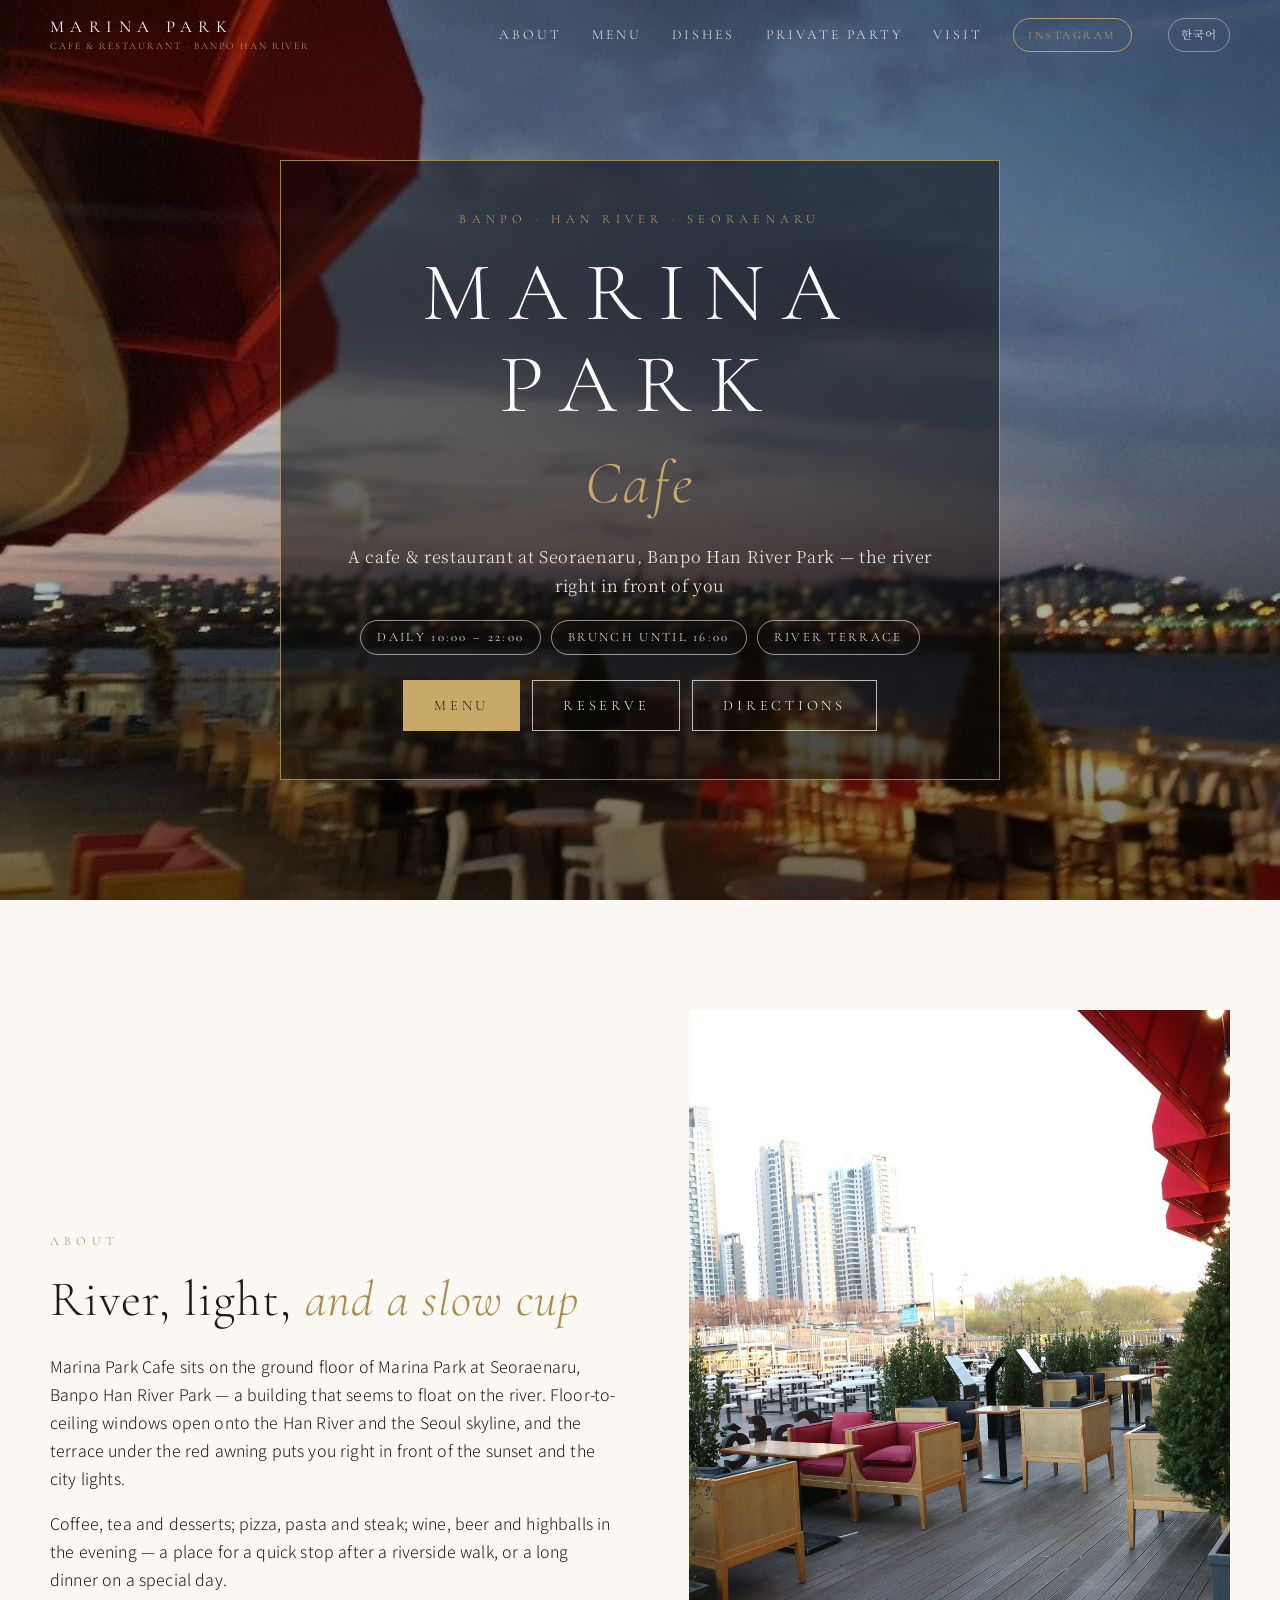
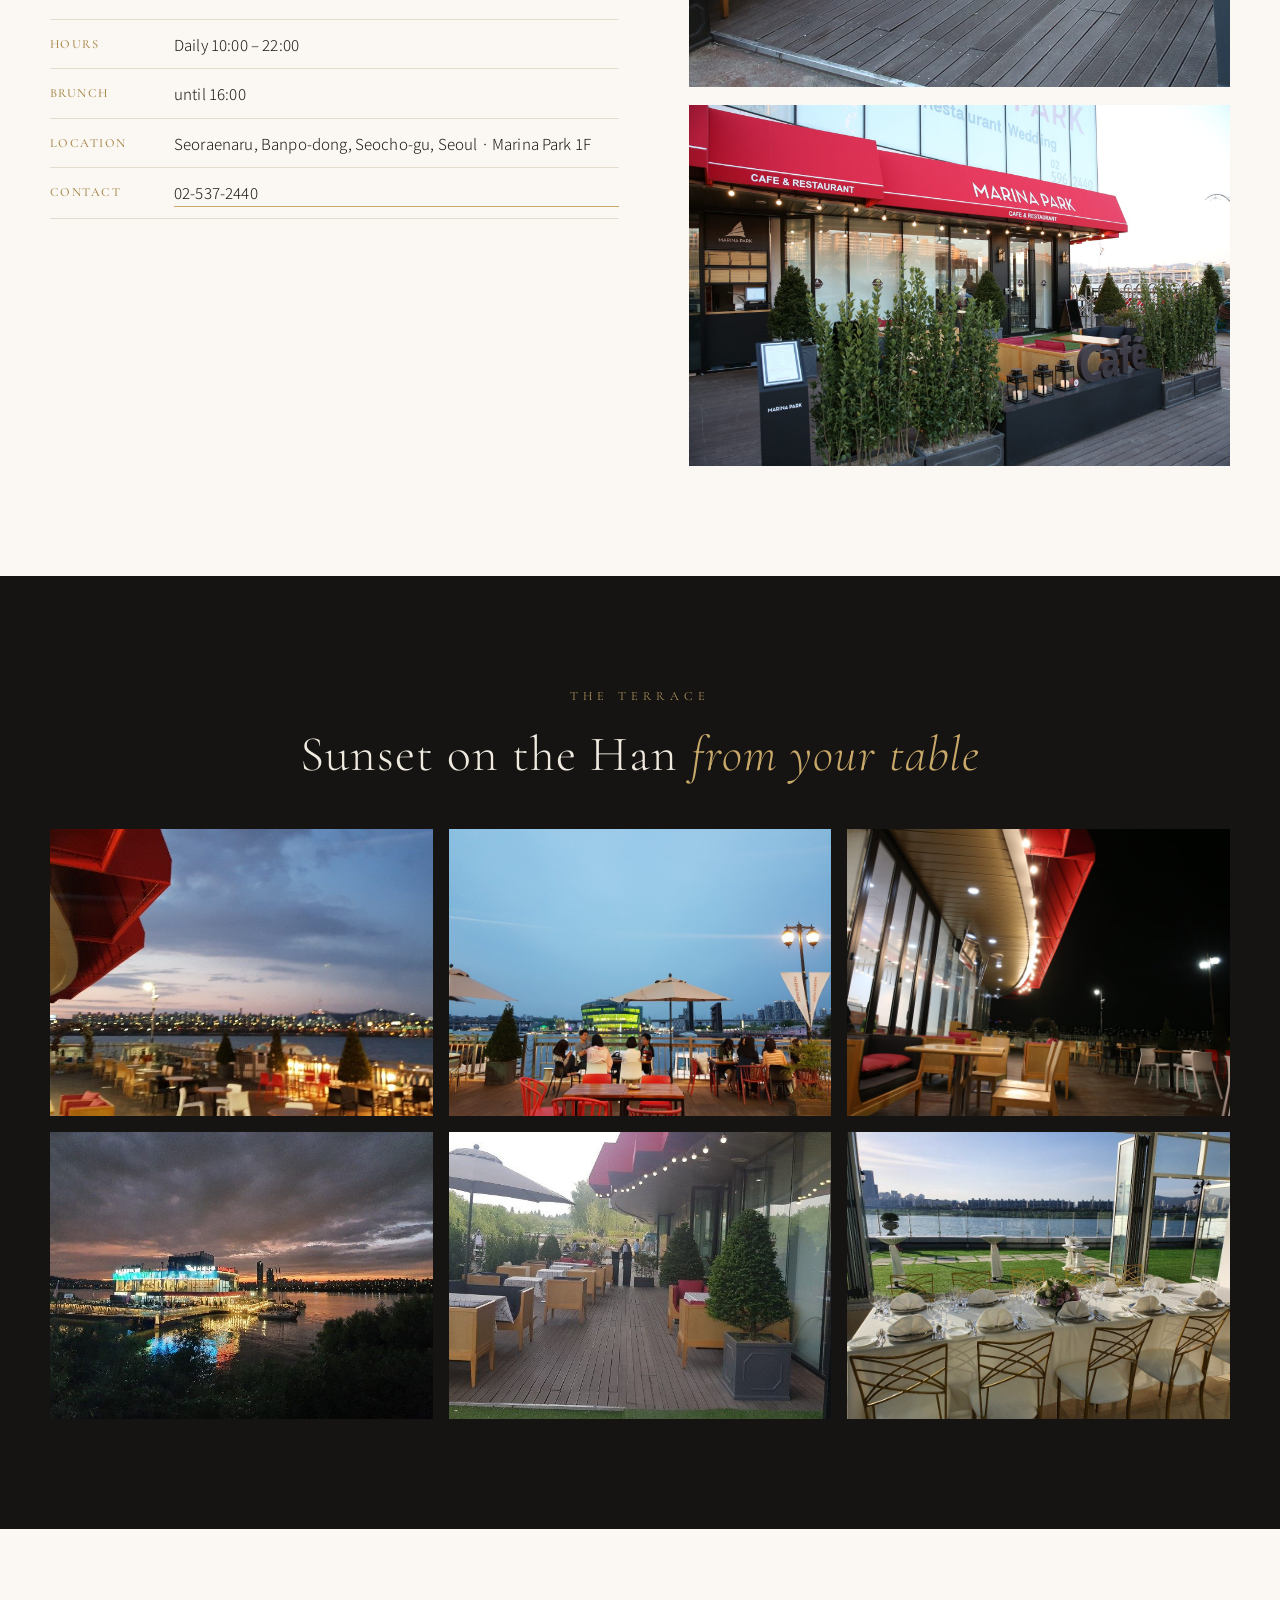
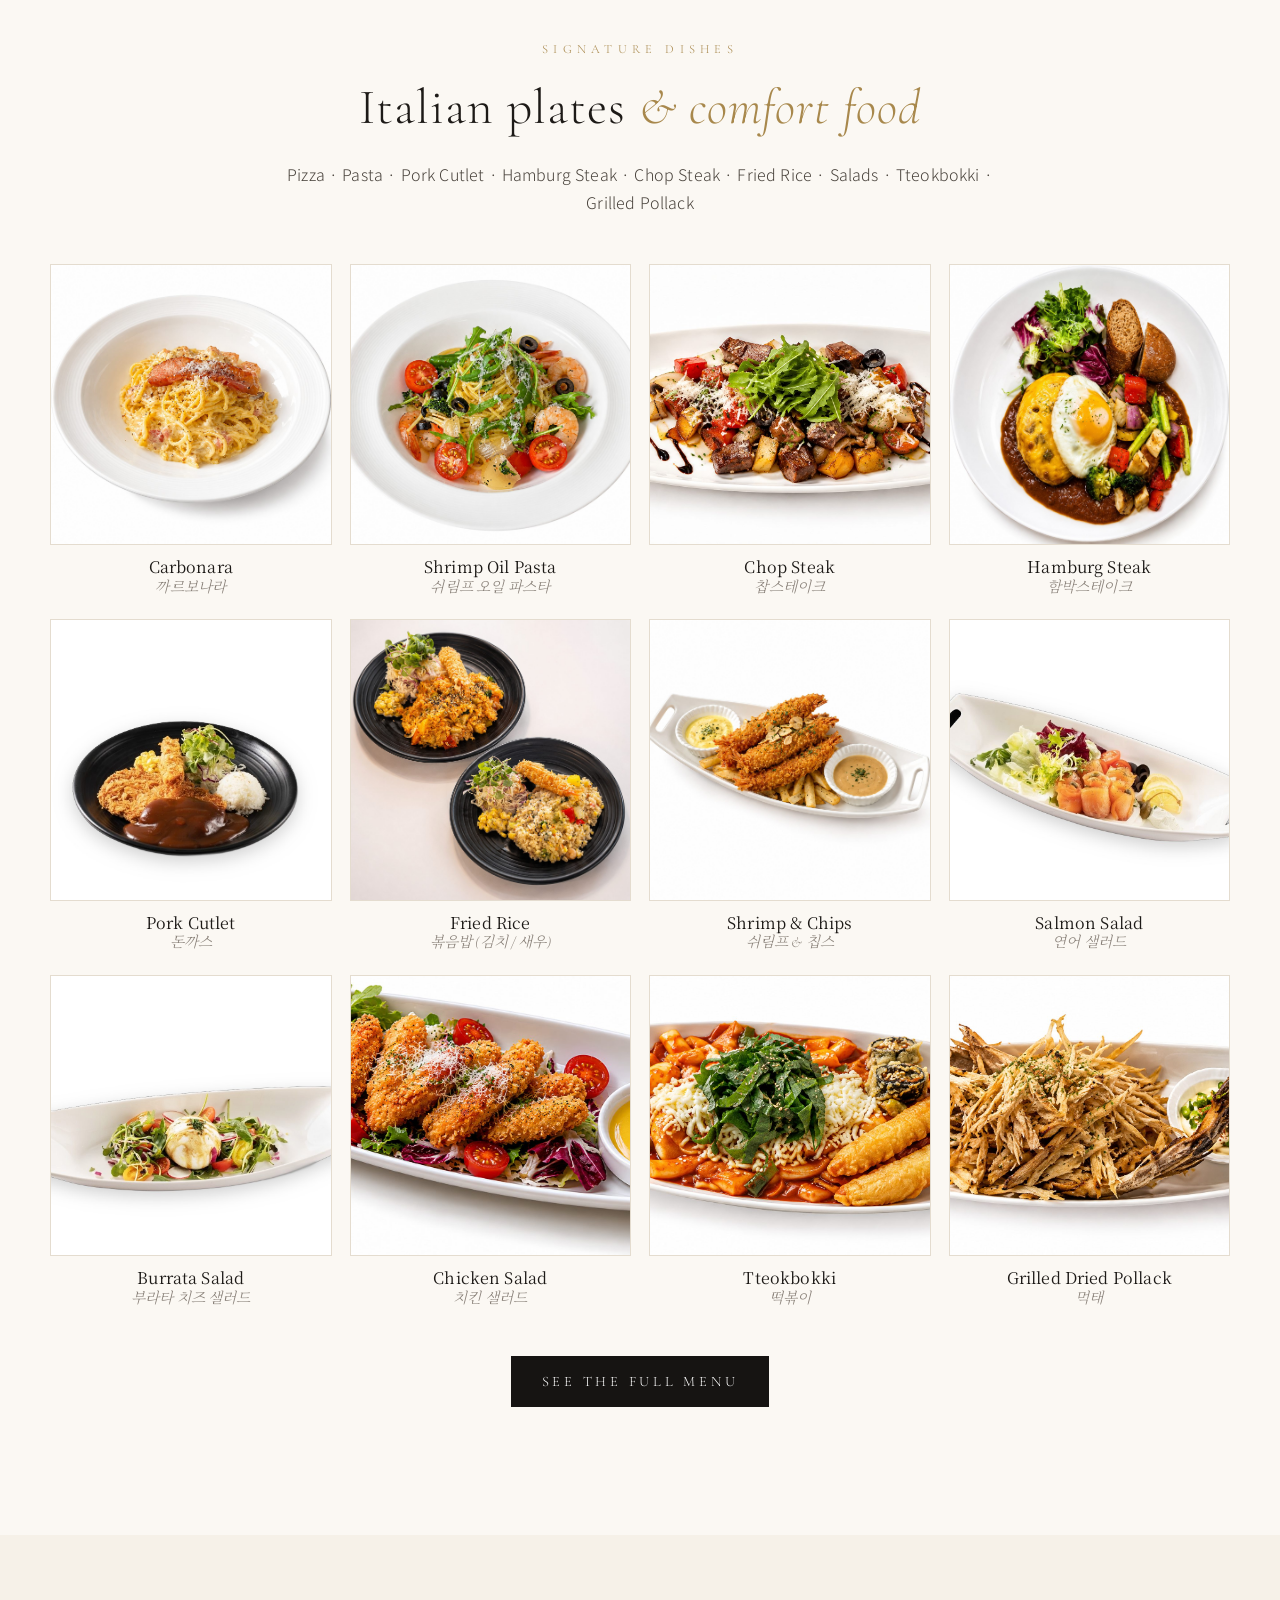
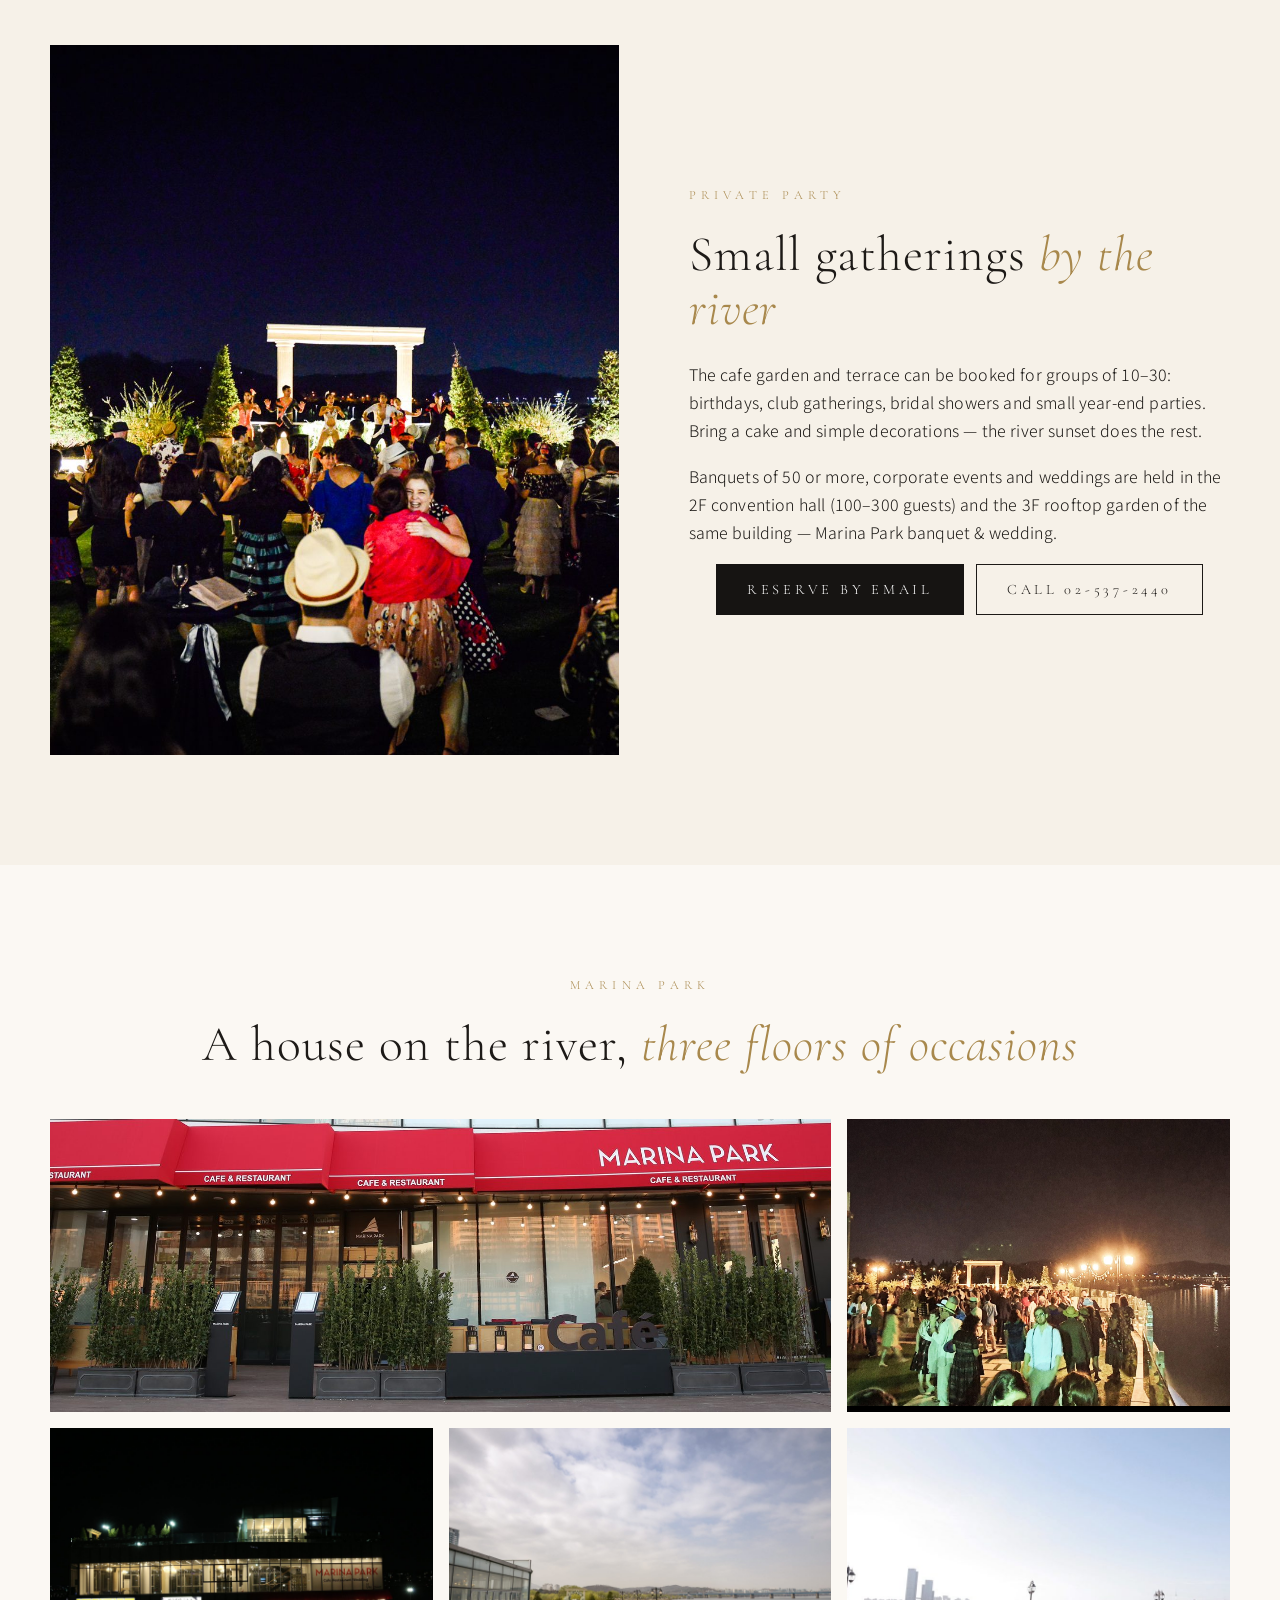
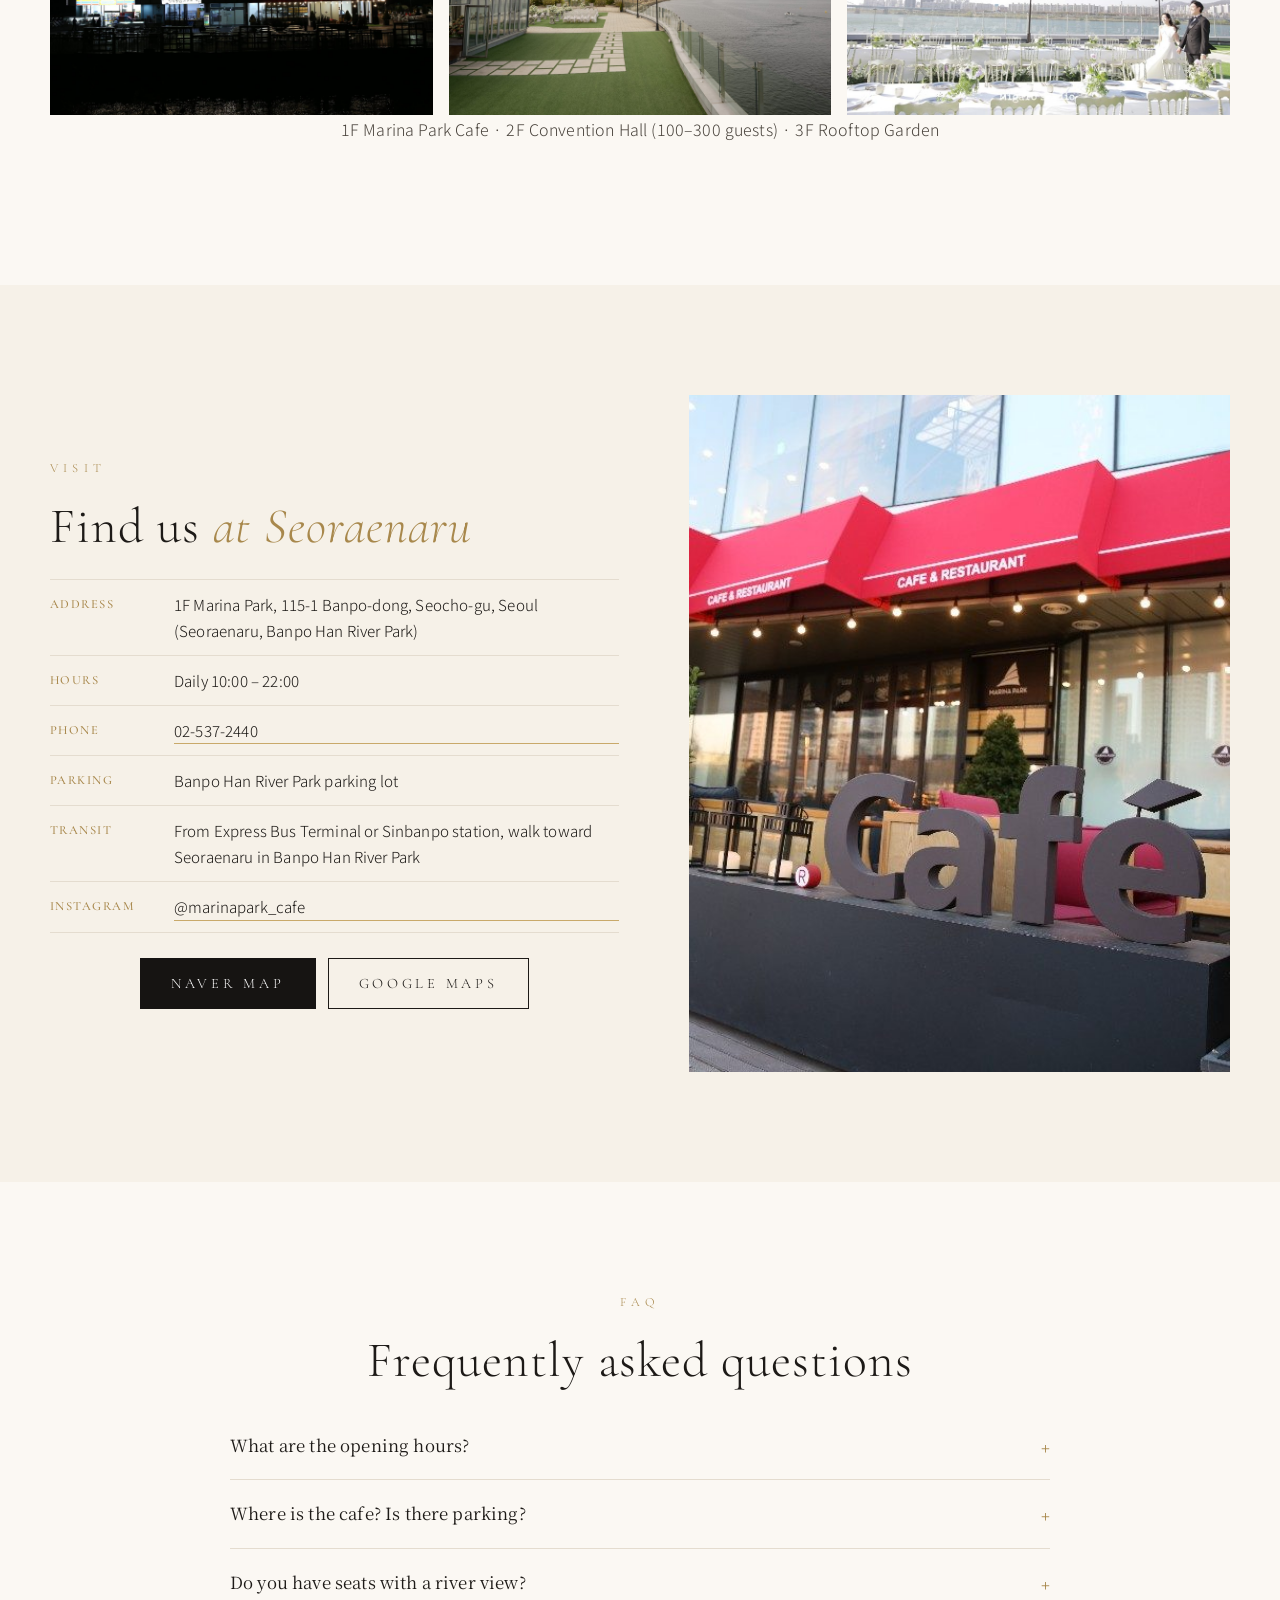
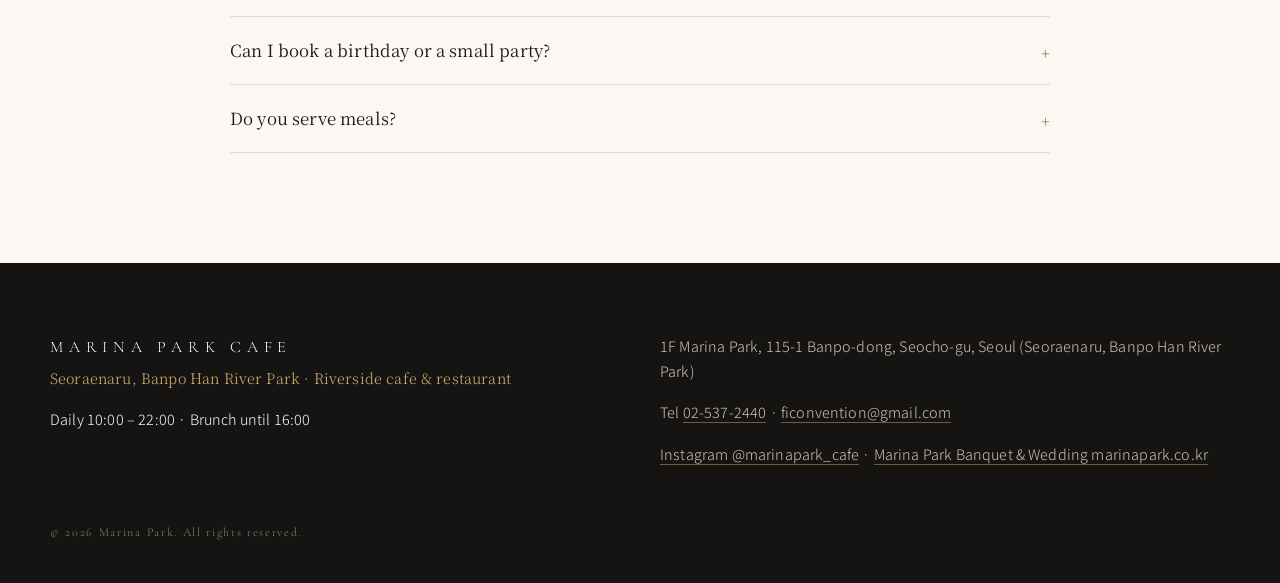
==== en.html @ 170ddf38 "Instagram handle -> @marinapark_cafe Co-Authored-By: Claude Fable 5.1 <noreply@anthropic.com> Claude" ====
<!DOCTYPE html>
<html lang="en">
<head>
<meta charset="utf-8">
<meta name="viewport" content="width=device-width, initial-scale=1">
<title>Marina Park Cafe — Han River view cafe &amp; restaurant at Banpo, Seoul</title>
<meta name="description" content="Riverside cafe &amp; restaurant on the ground floor of Marina Park, Seoraenaru, Banpo Han River Park, Seoul. Coffee, desserts, brunch, pizza, pasta, steak, wine. Daily 10:00 – 22:00. Red-awning terrace, private parties for 10–30. +82-2-537-2440">
<meta name="keywords" content="Han River cafe, Banpo cafe Seoul, river view cafe Seoul, Seoraenaru cafe, Marina Park Cafe, Han River terrace restaurant, brunch Banpo">
<link rel="canonical" href="https://marinapark.cafe/en.html">
<link rel="alternate" hreflang="ko" href="https://marinapark.cafe/">
<link rel="alternate" hreflang="en" href="https://marinapark.cafe/en.html">
<link rel="alternate" hreflang="x-default" href="https://marinapark.cafe/">
<meta property="og:type" content="website">
<meta property="og:site_name" content="Marina Park Cafe">
<meta property="og:title" content="Marina Park Cafe — Han River view cafe &amp; restaurant at Banpo, Seoul">
<meta property="og:description" content="Riverside cafe &amp; restaurant on the ground floor of Marina Park, Seoraenaru, Banpo Han River Park, Seoul. Coffee, desserts, brunch, pizza, pasta, steak, wine. Daily 10:00 – 22:00. Red-awning terrace, private parties for 10–30. +82-2-537-2440">
<meta property="og:url" content="https://marinapark.cafe/en.html">
<meta property="og:image" content="https://marinapark.cafe/images/cafe-13.jpg">
<meta property="og:locale" content="en_US">
<meta name="twitter:card" content="summary_large_image">
<link rel="icon" href="favicon.svg" type="image/svg+xml">
<link rel="preconnect" href="https://fonts.googleapis.com">
<link rel="preconnect" href="https://fonts.gstatic.com" crossorigin>
<link href="https://fonts.googleapis.com/css2?family=Cormorant+Garamond:ital,wght@0,300;0,400;0,500;1,300;1,400&family=Noto+Serif+KR:wght@300;400;600&family=Noto+Sans+KR:wght@300;400;500&display=swap" rel="stylesheet">
<link rel="stylesheet" href="css/style.css?v=2">
<script type="application/ld+json">{"@context": "https://schema.org", "@type": ["CafeOrCoffeeShop", "Restaurant"], "name": "마리나파크 카페", "alternateName": "Marina Park Cafe", "url": "https://marinapark.cafe", "image": "https://marinapark.cafe/images/cafe-13.jpg", "telephone": "+82-2-537-2440", "email": "ficonvention@gmail.com", "servesCuisine": ["Coffee", "Italian", "Dessert", "Brunch", "Wine", "Beer"], "priceRange": "₩₩", "address": {"@type": "PostalAddress", "streetAddress": "반포동 115-1 마리나파크 1층 (서래나루, 반포한강공원)", "addressLocality": "서초구", "addressRegion": "서울특별시", "addressCountry": "KR"}, "geo": {"@type": "GeoCoordinates", "latitude": 37.5116, "longitude": 126.9971}, "openingHoursSpecification": [{"@type": "OpeningHoursSpecification", "dayOfWeek": ["Monday", "Tuesday", "Wednesday", "Thursday", "Friday", "Saturday", "Sunday"], "opens": "10:00", "closes": "22:00"}], "hasMenu": "https://marinapark.cafe/menu.html", "sameAs": ["https://www.instagram.com/marinapark_cafe", "https://marinapark.co.kr"], "amenityFeature": [{"@type": "LocationFeatureSpecification", "name": "Han River view terrace", "value": true}, {"@type": "LocationFeatureSpecification", "name": "Private party (10–30 guests)", "value": true}, {"@type": "LocationFeatureSpecification", "name": "Parking (Banpo Han River Park)", "value": true}], "parentOrganization": {"@type": "Organization", "name": "마리나파크 Marina Park", "url": "https://marinapark.co.kr"}}</script>
<script type="application/ld+json">{"@context": "https://schema.org", "@type": "FAQPage", "mainEntity": [{"@type": "Question", "name": "What are the opening hours?", "acceptedAnswer": {"@type": "Answer", "text": "We are open daily 10:00 – 22:00. Brunch sets are served until 16:00. On days with private events, part of the space may be reserved."}}, {"@type": "Question", "name": "Where is the cafe? Is there parking?", "acceptedAnswer": {"@type": "Answer", "text": "On the ground floor of Marina Park at Seoraenaru, Banpo Han River Park (115-1 Banpo-dong, Seocho-gu, Seoul). Use the Banpo Han River Park parking lot — a short walk along the river."}}, {"@type": "Question", "name": "Do you have seats with a river view?", "acceptedAnswer": {"@type": "Answer", "text": "The whole ground floor faces the Han River through floor-to-ceiling windows, and the outdoor terrace under the red awning looks straight onto the river and the Seoul skyline."}}, {"@type": "Question", "name": "Can I book a birthday or a small party?", "acceptedAnswer": {"@type": "Answer", "text": "Yes — the cafe garden and terrace host groups of 10–30 for birthdays, club meetings, bridal showers and small year-end parties. You may bring a cake and simple decorations. Larger events use the 2F convention hall and 3F rooftop garden of Marina Park."}}, {"@type": "Question", "name": "Do you serve meals?", "acceptedAnswer": {"@type": "Answer", "text": "Yes: pizza, pasta, pork cutlet, hamburg steak, chop steak, fried rice and more, plus a brunch set, wine, beer and highballs."}}]}</script>
</head>
<body>
<header class="site-header">
  <div class="wrap">
    <a class="brand" href="en.html"><span class="brand-mark">MARINA PARK</span><span class="brand-sub">Cafe &amp; Restaurant · Banpo Han River</span></a>
    <button class="nav-toggle" aria-label="Open menu" aria-expanded="false"><span></span><span></span><span></span></button>
    <nav class="site-nav"><a href="en.html#about">About</a><a href="menu-en.html">Menu</a><a href="en.html#dishes">Dishes</a><a href="en.html#party">Private Party</a><a href="en.html#visit">Visit</a><a class="nav-insta" href="https://www.instagram.com/marinapark_cafe" target="_blank" rel="noopener">Instagram</a><a class="nav-lang" href="index.html" hreflang="ko" lang="ko">한국어</a></nav>
  </div>
</header>
<main>

  <section class="hero">
    <img class="hero-bg" src="images/cafe-13.jpg" alt="Han River sunset from the Marina Park Cafe terrace" fetchpriority="high">
    <div class="hero-box">
      <p class="eyebrow">BANPO · HAN RIVER · SEORAENARU</p>
      <h1>MARINA PARK<br><em>Cafe</em></h1>
      <p class="hero-ko">A cafe &amp; restaurant at Seoraenaru, Banpo Han River Park — the river right in front of you</p>
      <p class="hero-meta"><span class="pill">Daily 10:00 – 22:00</span><span class="pill">Brunch until 16:00</span><span class="pill">River Terrace</span></p>
      <p class="hero-cta"><a class="btn" href="menu-en.html">Menu</a><a class="btn btn-ghost" href="mailto:ficonvention@gmail.com?subject=%5BMarina%20Park%20Cafe%5D%20Reservation%20inquiry&body=Hello%2C%20I%27d%20like%20to%20make%20a%20reservation.%0A%0A-%20Name%20%2F%20Phone%3A%20%0A-%20Date%20%26%20time%3A%20%0A-%20Number%20of%20guests%3A%20%0A-%20Occasion%20(birthday%2C%20bridal%20shower%2C%20small%20party...)%3A%20%0A-%20Requests%20(cake%2C%20decoration...)%3A%20%0A%0AThank%20you.">Reserve</a><a class="btn btn-ghost" href="#visit">Directions</a></p>
    </div>
  </section>

  <section class="section" id="about">
    <div class="wrap two-col">
      <div class="col-text">
        <p class="eyebrow">ABOUT</p>
        <h2>River, light, <em>and a slow cup</em></h2>
        <p>Marina Park Cafe sits on the ground floor of Marina Park at Seoraenaru, Banpo Han River Park — a building that seems to float on the river. Floor-to-ceiling windows open onto the Han River and the Seoul skyline, and the terrace under the red awning puts you right in front of the sunset and the city lights.</p>
        <p>Coffee, tea and desserts; pizza, pasta and steak; wine, beer and highballs in the evening — a place for a quick stop after a riverside walk, or a long dinner on a special day.</p>
        <ul class="facts">
          <li><b>Hours</b>Daily 10:00 – 22:00</li>
          <li><b>Brunch</b>until 16:00</li>
          <li><b>Location</b>Seoraenaru, Banpo-dong, Seocho-gu, Seoul · Marina Park 1F</li>
          <li><b>Contact</b><a href="tel:+82-2-537-2440">02-537-2440</a></li>
        </ul>
        <p class="en-summary" lang="en" hidden>Marina Park Cafe is a riverside cafe &amp; restaurant on the ground floor of Marina Park at Seoraenaru, Banpo Han River Park, Seoul. Floor-to-ceiling river views, a red-awning terrace, coffee and desserts, Italian plates, brunch until 16:00, wine, beer and highballs. Open daily 10:00–22:00.</p>
      </div>
      <div class="col-media">
        <figure class="tall"><a href="images/cafe-01.jpg" data-lightbox><img src="images/cafe-01.jpg" alt="Marina Park Cafe terrace and Banpo Han River Park" loading="lazy"></a></figure>
        <figure class=""><a href="images/cafe-20.jpg" data-lightbox><img src="images/cafe-20.jpg" alt="Marina Park Cafe entrance in the evening" loading="lazy"></a></figure>
      </div>
    </div>
  </section>

  <section class="section section-dark" id="terrace">
    <div class="wrap">
      <p class="eyebrow center">THE TERRACE</p>
      <h2 class="center">Sunset on the Han <em>from your table</em></h2>
      <div class="gallery">
        <figure class=""><a href="images/cafe-14.jpg" data-lightbox><img src="images/cafe-14.jpg" alt="Terrace — sunset over the Han River" loading="lazy"></a></figure>
        <figure class=""><a href="images/cafe-02.jpg" data-lightbox><img src="images/cafe-02.jpg" alt="Terrace at dusk with Some Sevit lights" loading="lazy"></a></figure>
        <figure class=""><a href="images/cafe-09.jpg" data-lightbox><img src="images/cafe-09.jpg" alt="Night terrace seen from inside" loading="lazy"></a></figure>
        <figure class=""><a href="images/cafe-08.jpg" data-lightbox><img src="images/cafe-08.jpg" alt="Han River sunset and Some Sevit from Marina Park" loading="lazy"></a></figure>
        <figure class=""><a href="images/cafe-11.jpg" data-lightbox><img src="images/cafe-11.jpg" alt="Terrace lounge sofas" loading="lazy"></a></figure>
        <figure class=""><a href="images/cafe-03.jpg" data-lightbox><img src="images/cafe-03.jpg" alt="Garden table setting by the river" loading="lazy"></a></figure>
      </div>
    </div>
  </section>

  <section class="section" id="dishes">
    <div class="wrap">
      <p class="eyebrow center">SIGNATURE DISHES</p>
      <h2 class="center">Italian plates <em>&amp; comfort food</em></h2>
      <p class="center sub">Pizza · Pasta · Pork Cutlet · Hamburg Steak · Chop Steak · Fried Rice · Salads · Tteokbokki · Grilled Pollack</p>
      <div class="dish-grid"><figure class="dish"><a href="images/cafe-27.jpg" data-lightbox><img src="images/cafe-27.jpg" alt="까르보나라 — Carbonara, Marina Park Cafe" loading="lazy"></a><figcaption><b>Carbonara</b><span>까르보나라</span></figcaption></figure><figure class="dish"><a href="images/cafe-28.jpg" data-lightbox><img src="images/cafe-28.jpg" alt="쉬림프 오일 파스타 — Shrimp Oil Pasta, Marina Park Cafe" loading="lazy"></a><figcaption><b>Shrimp Oil Pasta</b><span>쉬림프 오일 파스타</span></figcaption></figure><figure class="dish"><a href="images/cafe-25.jpg" data-lightbox><img src="images/cafe-25.jpg" alt="찹스테이크 — Chop Steak, Marina Park Cafe" loading="lazy"></a><figcaption><b>Chop Steak</b><span>찹스테이크</span></figcaption></figure><figure class="dish"><a href="images/cafe-35.jpg" data-lightbox><img src="images/cafe-35.jpg" alt="함박스테이크 — Hamburg Steak, Marina Park Cafe" loading="lazy"></a><figcaption><b>Hamburg Steak</b><span>함박스테이크</span></figcaption></figure><figure class="dish"><a href="images/cafe-29.jpg" data-lightbox><img src="images/cafe-29.jpg" alt="돈까스 — Pork Cutlet, Marina Park Cafe" loading="lazy"></a><figcaption><b>Pork Cutlet</b><span>돈까스</span></figcaption></figure><figure class="dish"><a href="images/cafe-34.jpg" data-lightbox><img src="images/cafe-34.jpg" alt="볶음밥 (김치 / 새우) — Fried Rice, Marina Park Cafe" loading="lazy"></a><figcaption><b>Fried Rice</b><span>볶음밥 (김치 / 새우)</span></figcaption></figure><figure class="dish"><a href="images/cafe-26.jpg" data-lightbox><img src="images/cafe-26.jpg" alt="쉬림프 &amp; 칩스 — Shrimp &amp; Chips, Marina Park Cafe" loading="lazy"></a><figcaption><b>Shrimp &amp; Chips</b><span>쉬림프 & 칩스</span></figcaption></figure><figure class="dish"><a href="images/cafe-31.jpg" data-lightbox><img src="images/cafe-31.jpg" alt="연어 샐러드 — Salmon Salad, Marina Park Cafe" loading="lazy"></a><figcaption><b>Salmon Salad</b><span>연어 샐러드</span></figcaption></figure><figure class="dish"><a href="images/cafe-33.jpg" data-lightbox><img src="images/cafe-33.jpg" alt="부라타 치즈 샐러드 — Burrata Salad, Marina Park Cafe" loading="lazy"></a><figcaption><b>Burrata Salad</b><span>부라타 치즈 샐러드</span></figcaption></figure><figure class="dish"><a href="images/cafe-36.jpg" data-lightbox><img src="images/cafe-36.jpg" alt="치킨 샐러드 — Chicken Salad, Marina Park Cafe" loading="lazy"></a><figcaption><b>Chicken Salad</b><span>치킨 샐러드</span></figcaption></figure><figure class="dish"><a href="images/cafe-24.jpg" data-lightbox><img src="images/cafe-24.jpg" alt="떡볶이 — Tteokbokki, Marina Park Cafe" loading="lazy"></a><figcaption><b>Tteokbokki</b><span>떡볶이</span></figcaption></figure><figure class="dish"><a href="images/cafe-23.jpg" data-lightbox><img src="images/cafe-23.jpg" alt="먹태 — Grilled Dried Pollack, Marina Park Cafe" loading="lazy"></a><figcaption><b>Grilled Dried Pollack</b><span>먹태</span></figcaption></figure></div>
      <p class="center"><a class="btn btn-dark" href="menu-en.html">See the full menu</a></p>
    </div>
  </section>

  <section class="section section-cream" id="party">
    <div class="wrap two-col rev">
      <div class="col-media">
        <figure class="tall"><a href="images/bldg-03.jpg" data-lightbox><img src="images/bldg-03.jpg" alt="Evening party in the Marina Park garden" loading="lazy"></a></figure>
      </div>
      <div class="col-text">
        <p class="eyebrow">PRIVATE PARTY</p>
        <h2>Small gatherings <em>by the river</em></h2>
        <p>The cafe garden and terrace can be booked for groups of 10–30: birthdays, club gatherings, bridal showers and small year-end parties. Bring a cake and simple decorations — the river sunset does the rest.</p>
        <p>Banquets of 50 or more, corporate events and weddings are held in the 2F convention hall (100–300 guests) and the 3F rooftop garden of the same building — <a href="https://marinapark.co.kr" target="_blank" rel="noopener">Marina Park banquet &amp; wedding</a>.</p>
        <p class="hero-cta"><a class="btn btn-dark" href="mailto:ficonvention@gmail.com?subject=%5BMarina%20Park%20Cafe%5D%20Reservation%20inquiry&body=Hello%2C%20I%27d%20like%20to%20make%20a%20reservation.%0A%0A-%20Name%20%2F%20Phone%3A%20%0A-%20Date%20%26%20time%3A%20%0A-%20Number%20of%20guests%3A%20%0A-%20Occasion%20(birthday%2C%20bridal%20shower%2C%20small%20party...)%3A%20%0A-%20Requests%20(cake%2C%20decoration...)%3A%20%0A%0AThank%20you.">Reserve by email</a><a class="btn btn-ghost-dark" href="tel:+82-2-537-2440">Call 02-537-2440</a></p>
      </div>
    </div>
  </section>

  <section class="section" id="building">
    <div class="wrap">
      <p class="eyebrow center">MARINA PARK</p>
      <h2 class="center">A house on the river, <em>three floors of occasions</em></h2>
      <div class="gallery">
        <figure class="wide"><a href="images/bldg-02.jpg" data-lightbox><img src="images/bldg-02.jpg" alt="Marina Park — the cafe&#x27;s red awning on the ground floor" loading="lazy"></a></figure>
        <figure class=""><a href="images/bldg-04.jpg" data-lightbox><img src="images/bldg-04.jpg" alt="Garden event at night with the bridge lights" loading="lazy"></a></figure>
        <figure class=""><a href="images/cafe-19.jpg" data-lightbox><img src="images/cafe-19.jpg" alt="Marina Park at night on the river" loading="lazy"></a></figure>
        <figure class=""><a href="images/bldg-05.jpg" data-lightbox><img src="images/bldg-05.jpg" alt="3F rooftop garden lawn and the river" loading="lazy"></a></figure>
        <figure class=""><a href="images/bldg-01.jpg" data-lightbox><img src="images/bldg-01.jpg" alt="Marina Cafe exterior, ground floor" loading="lazy"></a></figure>
      </div>
      <p class="center sub">1F Marina Park Cafe · 2F Convention Hall (100–300 guests) · 3F Rooftop Garden</p>
    </div>
  </section>

  <section class="section section-cream" id="visit">
    <div class="wrap two-col">
      <div class="col-text">
        <p class="eyebrow">VISIT</p>
        <h2>Find us <em>at Seoraenaru</em></h2>
        <ul class="facts">
          <li><b>Address</b>1F Marina Park, 115-1 Banpo-dong, Seocho-gu, Seoul (Seoraenaru, Banpo Han River Park)</li>
          <li><b>Hours</b>Daily 10:00 – 22:00</li>
          <li><b>Phone</b><a href="tel:+82-2-537-2440">02-537-2440</a></li>
          <li><b>Parking</b>Banpo Han River Park parking lot</li>
          <li><b>Transit</b>From Express Bus Terminal or Sinbanpo station, walk toward Seoraenaru in Banpo Han River Park</li>
          <li><b>Instagram</b><a href="https://www.instagram.com/marinapark_cafe" target="_blank" rel="noopener">@marinapark_cafe</a></li>
        </ul>
        <p class="hero-cta"><a class="btn btn-dark" href="https://map.naver.com/p/search/%EB%A7%88%EB%A6%AC%EB%82%98%ED%8C%8C%ED%81%AC%20%EC%B9%B4%ED%8E%98%20%EB%B0%98%ED%8F%AC" target="_blank" rel="noopener">Naver Map</a><a class="btn btn-ghost-dark" href="https://www.google.com/maps?q=%EC%84%9C%EC%9A%B8+%EC%84%9C%EC%B4%88%EA%B5%AC+%EB%B0%98%ED%8F%AC%EB%8F%99+115-1" target="_blank" rel="noopener">Google Maps</a></p>
      </div>
      <div class="col-media">
        <figure class="tall"><a href="images/cafe-12.jpg" data-lightbox><img src="images/cafe-12.jpg" alt="Cafe entrance — red awning and Cafe sign" loading="lazy"></a></figure>
      </div>
    </div>
  </section>

  <section class="section" id="faq">
    <div class="wrap narrow">
      <p class="eyebrow center">FAQ</p>
      <h2 class="center">Frequently asked questions</h2>
      <div class="faq"><details><summary>What are the opening hours?</summary><p>We are open daily 10:00 – 22:00. Brunch sets are served until 16:00. On days with private events, part of the space may be reserved.</p></details><details><summary>Where is the cafe? Is there parking?</summary><p>On the ground floor of Marina Park at Seoraenaru, Banpo Han River Park (115-1 Banpo-dong, Seocho-gu, Seoul). Use the Banpo Han River Park parking lot — a short walk along the river.</p></details><details><summary>Do you have seats with a river view?</summary><p>The whole ground floor faces the Han River through floor-to-ceiling windows, and the outdoor terrace under the red awning looks straight onto the river and the Seoul skyline.</p></details><details><summary>Can I book a birthday or a small party?</summary><p>Yes — the cafe garden and terrace host groups of 10–30 for birthdays, club meetings, bridal showers and small year-end parties. You may bring a cake and simple decorations. Larger events use the 2F convention hall and 3F rooftop garden of Marina Park.</p></details><details><summary>Do you serve meals?</summary><p>Yes: pizza, pasta, pork cutlet, hamburg steak, chop steak, fried rice and more, plus a brunch set, wine, beer and highballs.</p></details></div>
    </div>
  </section>
  
</main>
<footer class="site-footer">
  <div class="wrap foot-grid">
    <div>
      <p class="foot-brand">MARINA PARK CAFE</p>
      <p class="foot-sub">Seoraenaru, Banpo Han River Park · Riverside cafe &amp; restaurant</p>
      <p class="foot-hours">Daily 10:00 – 22:00 · Brunch until 16:00</p>
    </div>
    <div>
      <p>1F Marina Park, 115-1 Banpo-dong, Seocho-gu, Seoul (Seoraenaru, Banpo Han River Park)</p>
      <p>Tel <a href="tel:+82-2-537-2440">02-537-2440</a> · <a href="mailto:ficonvention@gmail.com">ficonvention@gmail.com</a></p>
      <p><a href="https://www.instagram.com/marinapark_cafe" target="_blank" rel="noopener">Instagram @marinapark_cafe</a> · <a href="https://marinapark.co.kr" target="_blank" rel="noopener">Marina Park Banquet &amp; Wedding marinapark.co.kr</a></p>
    </div>
  </div>
  <p class="wrap copy">© 2026 Marina Park. All rights reserved.</p>
</footer>
<div id="lightbox" class="lightbox" aria-hidden="true"><button class="lb-close" aria-label="Close">×</button><button class="lb-prev" aria-label="Previous">‹</button><img alt=""><button class="lb-next" aria-label="Next">›</button></div>
<script src="js/main.js"></script>
</body>
</html>
---- css/style.css ----
/* Marina Park Cafe — marinapark.cafe */
:root{
  --ink:#1d1a17; --ink-2:#4a443d; --mute:#8a827a;
  --cream:#f6f1e8; --paper:#fbf8f3; --line:#e4dccf;
  --gold:#c9a96a; --gold-2:#a8884c; --red:#b8322e;
  --dark:#161412; --dark-2:#221f1b;
  --serif:"Cormorant Garamond","Noto Serif KR",Georgia,serif;
  --kserif:"Noto Serif KR","Cormorant Garamond",serif;
  --sans:"Noto Sans KR",-apple-system,BlinkMacSystemFont,"Segoe UI",sans-serif;
}
*{box-sizing:border-box}
html{scroll-behavior:smooth;-webkit-text-size-adjust:100%}
body{margin:0;background:var(--paper);color:var(--ink);font-family:var(--sans);font-weight:300;line-height:1.75;font-size:16px;letter-spacing:.01em}
img{display:block;max-width:100%;height:auto}
a{color:inherit;text-decoration:none}
.wrap{width:min(1180px,calc(100% - 40px));margin:0 auto}
.wrap.narrow{width:min(820px,calc(100% - 40px))}
.center{text-align:center}
h1,h2,h3{font-family:var(--serif);font-weight:300;line-height:1.1;margin:0 0 .5em;letter-spacing:.02em}
h2{font-size:clamp(2rem,4vw,3.1rem)}
h2 em,h1 em{font-style:italic;color:var(--gold-2)}
.eyebrow{font-family:var(--serif);font-size:.78rem;letter-spacing:.42em;text-transform:uppercase;color:var(--gold-2);margin:0 0 1.2rem}
.sub{color:var(--ink-2);max-width:720px;margin:0 auto 2rem}
.note{color:var(--mute);font-size:.9rem;margin-top:2.5rem}
p{margin:0 0 1.1em}

/* header */
.site-header{position:fixed;top:0;left:0;right:0;z-index:50;padding:18px 0;transition:background .3s,padding .3s,box-shadow .3s;color:#fff}
.site-header .wrap{display:flex;align-items:center;justify-content:space-between}
.site-header.scrolled{background:rgba(22,20,18,.92);backdrop-filter:blur(8px);padding:10px 0;box-shadow:0 1px 0 rgba(255,255,255,.06)}
.brand{display:flex;flex-direction:column;line-height:1.1}
.brand-mark{font-family:var(--serif);font-weight:400;font-size:1.05rem;letter-spacing:.38em}
.brand-sub{font-family:var(--serif);font-size:.62rem;letter-spacing:.2em;color:var(--gold);text-transform:uppercase;margin-top:4px}
.site-nav{display:flex;gap:30px;align-items:center}
.site-nav a{font-family:var(--serif);font-size:.86rem;letter-spacing:.22em;text-transform:uppercase;opacity:.9;white-space:nowrap}
.site-nav a:hover{color:var(--gold)}
.site-nav .nav-insta{border:1px solid var(--gold);color:var(--gold);padding:6px 14px;border-radius:999px;font-size:.72rem}
.nav-toggle{display:none;background:none;border:0;width:40px;height:34px;padding:6px;cursor:pointer}
.nav-toggle span{display:block;height:1px;background:#fff;margin:7px 0;transition:.3s}

/* hero */
.hero,.page-hero{position:relative;min-height:100vh;display:grid;place-items:center;overflow:hidden;color:#fff;text-align:center;padding:120px 20px 80px}
.page-hero{min-height:62vh}
.hero-bg{position:absolute;inset:0;width:100%;height:100%;object-fit:cover;z-index:0;filter:saturate(.95)}
.hero::after,.page-hero::after{content:"";position:absolute;inset:0;background:linear-gradient(180deg,rgba(0,0,0,.35) 0%,rgba(0,0,0,.15) 45%,rgba(0,0,0,.55) 100%);z-index:1}
.hero-box{position:relative;z-index:2;background:rgba(10,9,8,.52);border:1px solid rgba(201,169,106,.75);padding:48px 56px;max-width:720px;backdrop-filter:blur(2px)}
.hero-box.small{padding:34px 44px}
.hero-box h1{font-size:clamp(2.6rem,7vw,5.2rem);letter-spacing:.22em;text-transform:uppercase;margin:.2em 0 .25em}
.hero-box h1 em{text-transform:none;letter-spacing:.06em;font-size:.72em;color:var(--gold)}
.hero-box .eyebrow{color:var(--gold);margin-bottom:.6rem}
.hero-ko{font-family:var(--kserif);font-weight:300;font-size:1.02rem;letter-spacing:.04em;color:#f1ece3;margin-bottom:1.3rem}
.hero-meta{display:flex;gap:10px;justify-content:center;flex-wrap:wrap;margin-bottom:1.6rem}
.pill{display:inline-block;border:1px solid rgba(255,255,255,.55);border-radius:999px;padding:5px 16px;font-family:var(--serif);font-size:.8rem;letter-spacing:.18em;text-transform:uppercase}
.hero-cta{display:flex;gap:12px;justify-content:center;flex-wrap:wrap;margin:0}
.btn{display:inline-block;padding:12px 30px;border:1px solid var(--gold);background:var(--gold);color:var(--dark);font-family:var(--serif);font-size:.9rem;letter-spacing:.26em;text-transform:uppercase;transition:.25s}
.btn:hover{background:#d8bb80;border-color:#d8bb80}
.btn-ghost{background:transparent;color:#fff;border-color:rgba(255,255,255,.7)}
.btn-ghost:hover{background:rgba(255,255,255,.12);border-color:#fff}
.btn-dark{background:var(--dark);border-color:var(--dark);color:#fff}
.btn-dark:hover{background:#000;border-color:#000}
.btn-ghost-dark{background:transparent;color:var(--ink);border-color:var(--ink)}
.btn-ghost-dark:hover{background:var(--ink);color:#fff}

/* sections */
.section{padding:110px 0}
.section-cream{background:var(--cream)}
.section-dark{background:var(--dark);color:#efe9df}
.section-dark .eyebrow{color:var(--gold)}
.section-dark h2 em{color:var(--gold)}
.two-col{display:grid;grid-template-columns:1.05fr 1fr;gap:70px;align-items:center}
.two-col.rev .col-media{order:-1}
.col-media{display:grid;gap:18px}
.col-media figure{margin:0;overflow:hidden}
.col-media figure.tall img{aspect-ratio:4/5;object-fit:cover;width:100%}
.col-media figure img{aspect-ratio:3/2;object-fit:cover;width:100%;transition:transform .8s}
.col-media figure:hover img{transform:scale(1.03)}
.facts{list-style:none;padding:0;margin:1.6rem 0;border-top:1px solid var(--line)}
.facts li{display:grid;grid-template-columns:110px 1fr;gap:14px;padding:11px 0;border-bottom:1px solid var(--line);font-size:.95rem}
.facts b{font-family:var(--serif);font-weight:500;letter-spacing:.12em;text-transform:uppercase;font-size:.78rem;color:var(--gold-2);padding-top:3px}
.facts a{border-bottom:1px solid var(--gold)}
.en-summary{font-family:var(--serif);font-size:1.02rem;color:var(--mute);font-style:italic;margin-top:1.6rem;border-left:2px solid var(--gold);padding-left:16px}

.gallery{display:grid;grid-template-columns:repeat(3,1fr);gap:16px;margin-top:3rem}
.gallery figure{margin:0;overflow:hidden;background:#000}
.gallery figure img{width:100%;aspect-ratio:4/3;object-fit:cover;transition:transform .8s,opacity .4s}
.gallery figure.wide{grid-column:span 2}
.gallery figure.wide img{aspect-ratio:8/3}
.gallery figure:hover img{transform:scale(1.04);opacity:.92}

.dish-grid{display:grid;grid-template-columns:repeat(4,1fr);gap:22px 18px;margin:3rem 0}
.dish{margin:0;text-align:center}
.dish img{width:100%;aspect-ratio:1/1;object-fit:cover;background:#fff;border:1px solid var(--line);transition:transform .6s}
.dish:hover img{transform:translateY(-4px)}
.dish figcaption{margin-top:12px;line-height:1.3}
.dish b{display:block;font-family:var(--kserif);font-weight:400;font-size:1rem}
.dish span{display:block;font-family:var(--serif);font-style:italic;color:var(--mute);font-size:.92rem}

.faq details{border-bottom:1px solid var(--line);padding:14px 0}
.faq summary{cursor:pointer;font-family:var(--kserif);font-weight:400;font-size:1.05rem;list-style:none;display:flex;justify-content:space-between;align-items:center}
.faq summary::after{content:"+";font-family:var(--serif);color:var(--gold-2);font-size:1.4rem}
.faq details[open] summary::after{content:"–"}
.faq p{margin:10px 0 0;color:var(--ink-2)}

/* menu page */
.menu-jump{position:sticky;top:0;z-index:40;background:rgba(251,248,243,.96);backdrop-filter:blur(6px);border-bottom:1px solid var(--line);padding:12px 0}
.menu-jump .wrap{display:flex;gap:6px 26px;flex-wrap:wrap;justify-content:center}
.menu-jump a{font-family:var(--serif);font-size:.82rem;letter-spacing:.2em;text-transform:uppercase;color:var(--ink-2)}
.menu-jump a:hover{color:var(--gold-2)}
.menu-grid{display:grid;grid-template-columns:repeat(2,1fr);gap:46px 60px}
.menu-card{scroll-margin-top:90px}
.menu-head{display:flex;align-items:baseline;justify-content:space-between;border-bottom:2px solid var(--ink);padding-bottom:8px;margin-bottom:6px}
.menu-head h3{font-size:1.9rem;letter-spacing:.14em;text-transform:uppercase;margin:0}
.menu-note{font-family:var(--serif);font-size:.74rem;letter-spacing:.18em;color:var(--mute);text-transform:uppercase}
.menu-card table{width:100%;border-collapse:collapse}
.menu-card td,.menu-card th{padding:10px 0;border-bottom:1px solid var(--line);vertical-align:top}
.m-name{font-family:var(--kserif);font-weight:400;font-size:1rem}
.m-en{display:block;font-family:var(--serif);font-style:italic;color:var(--mute);font-size:.88rem;letter-spacing:.02em}
.m-price{text-align:right;white-space:nowrap;font-family:var(--serif);font-size:1.1rem;font-weight:500;width:70px;padding-left:10px}
.m-price s{color:var(--mute);font-weight:300;margin-right:6px}
.menu-group th{text-align:left;font-family:var(--serif);font-size:.78rem;letter-spacing:.3em;text-transform:uppercase;color:var(--gold-2);padding-top:18px;border-bottom:1px solid var(--ink)}

/* footer */
.site-footer{background:var(--dark);color:#cfc6b8;padding:70px 0 40px;font-size:.9rem}
.foot-grid{display:grid;grid-template-columns:1fr 1fr;gap:40px}
.foot-brand{font-family:var(--serif);color:#fff;letter-spacing:.36em;font-size:1rem;margin-bottom:4px}
.foot-sub{color:var(--gold);font-family:var(--kserif);font-weight:300}
.foot-hours{color:#fff}
.site-footer a{border-bottom:1px solid rgba(201,169,106,.5)}
.copy{margin-top:40px;font-family:var(--serif);letter-spacing:.14em;font-size:.75rem;color:#8d8578}

/* lightbox */
.lightbox{position:fixed;inset:0;background:rgba(0,0,0,.94);display:none;align-items:center;justify-content:center;z-index:100}
.lightbox.open{display:flex}
.lightbox img{max-width:92vw;max-height:88vh;object-fit:contain}
.lightbox button{position:absolute;background:none;border:0;color:#fff;font-size:2.4rem;cursor:pointer;padding:16px;opacity:.75}
.lightbox button:hover{opacity:1}
.lb-close{top:10px;right:16px}.lb-prev{left:6px;top:50%;transform:translateY(-50%)}.lb-next{right:6px;top:50%;transform:translateY(-50%)}

@media (max-width:1000px){
  .dish-grid{grid-template-columns:repeat(3,1fr)}
  .two-col{gap:40px}
}
@media (max-width:820px){
  .section{padding:72px 0}
  .two-col{grid-template-columns:1fr}
  .two-col.rev .col-media{order:0}
  .gallery{grid-template-columns:repeat(2,1fr);gap:10px}
  .gallery figure.wide{grid-column:span 2}
  .menu-grid{grid-template-columns:1fr;gap:40px}
  .foot-grid{grid-template-columns:1fr}
  .hero-box{padding:34px 24px;margin:0 4px}
  .hero-box h1{letter-spacing:.14em}
  .nav-toggle{display:block}
  .site-nav{position:fixed;inset:0;background:var(--dark);flex-direction:column;justify-content:center;gap:26px;transform:translateX(100%);transition:transform .35s}
  .site-nav.open{transform:none}
  .site-nav a{font-size:1.05rem}
  .site-header.scrolled .nav-toggle{z-index:60}
  .nav-toggle{position:relative;z-index:60}
}
@media (max-width:560px){
  .dish-grid{grid-template-columns:repeat(2,1fr);gap:16px 12px}
  .facts li{grid-template-columns:86px 1fr}
  .gallery{grid-template-columns:1fr 1fr}
}
/* language toggle */
.site-nav .nav-lang{border:1px solid rgba(255,255,255,.45);color:#fff;padding:6px 12px;border-radius:999px;font-size:.72rem;letter-spacing:.08em;margin-left:.4rem}
.site-nav .nav-lang:hover{border-color:#fff}
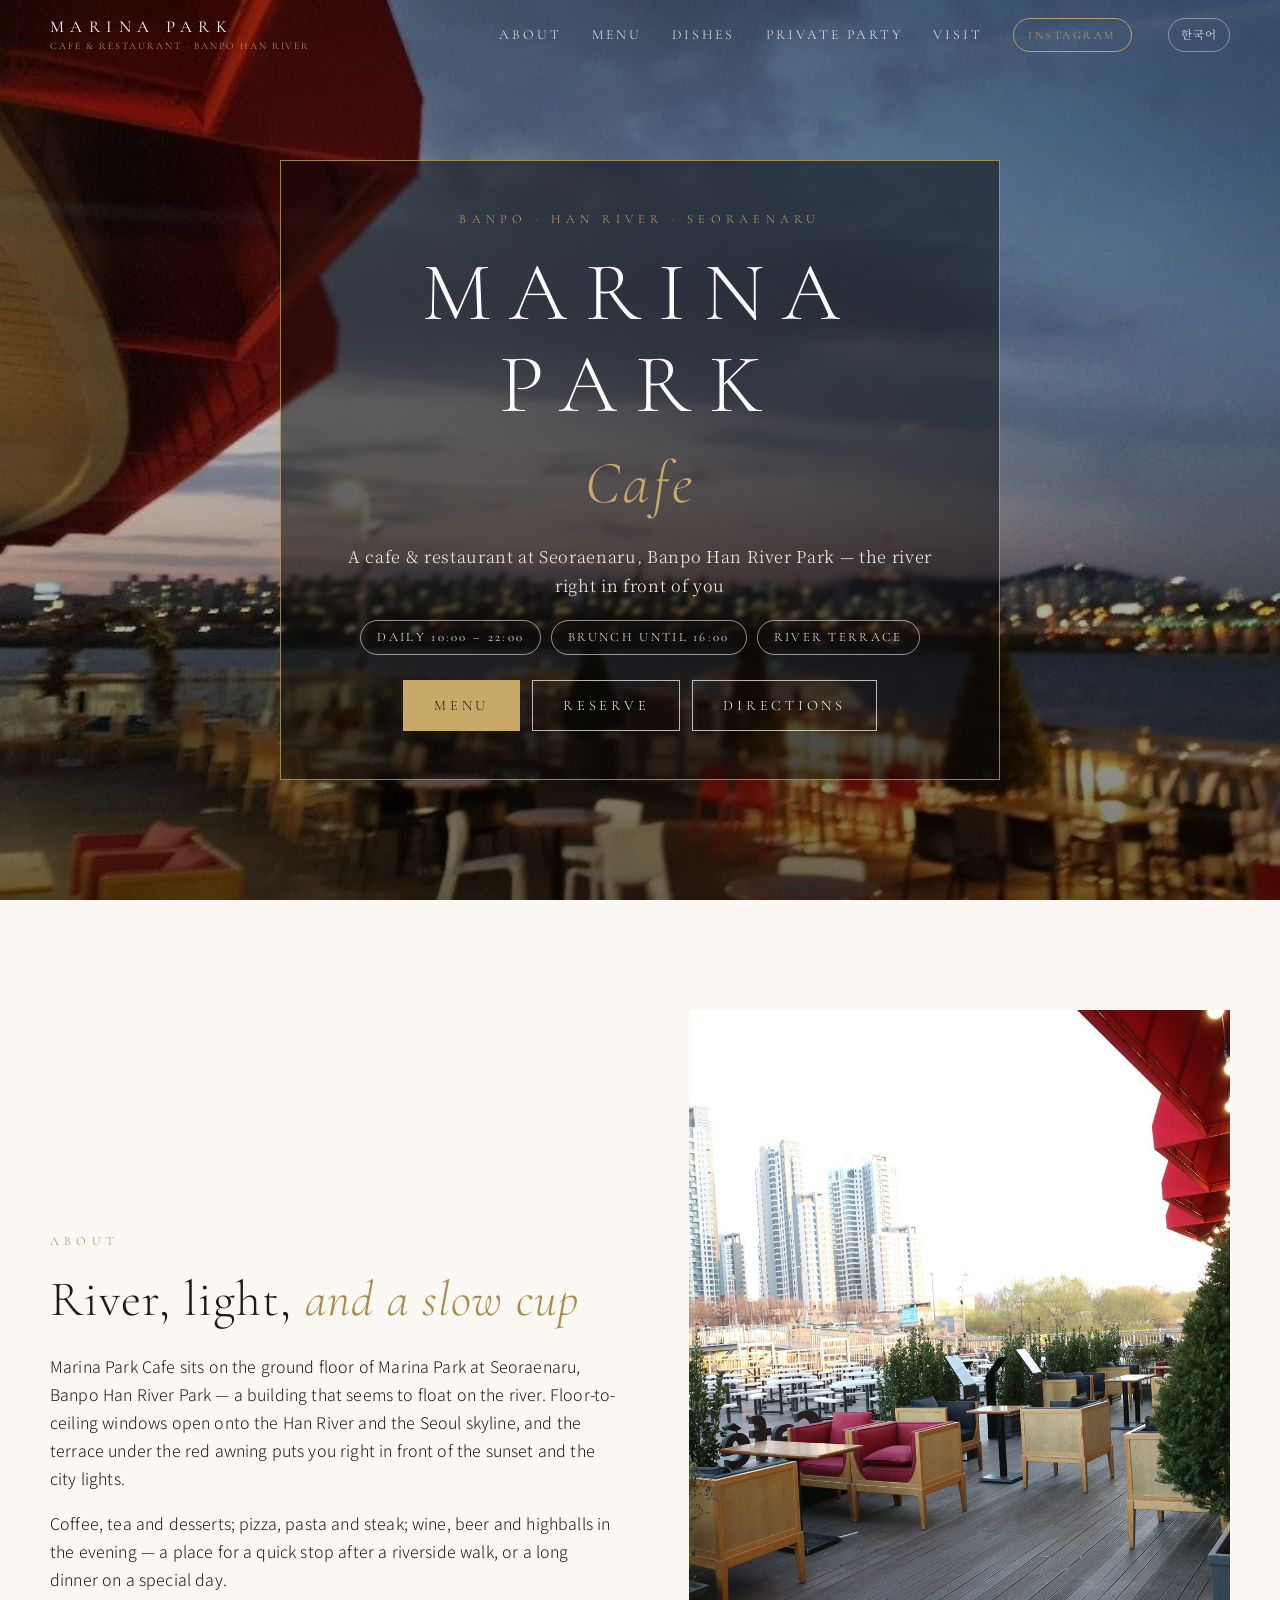
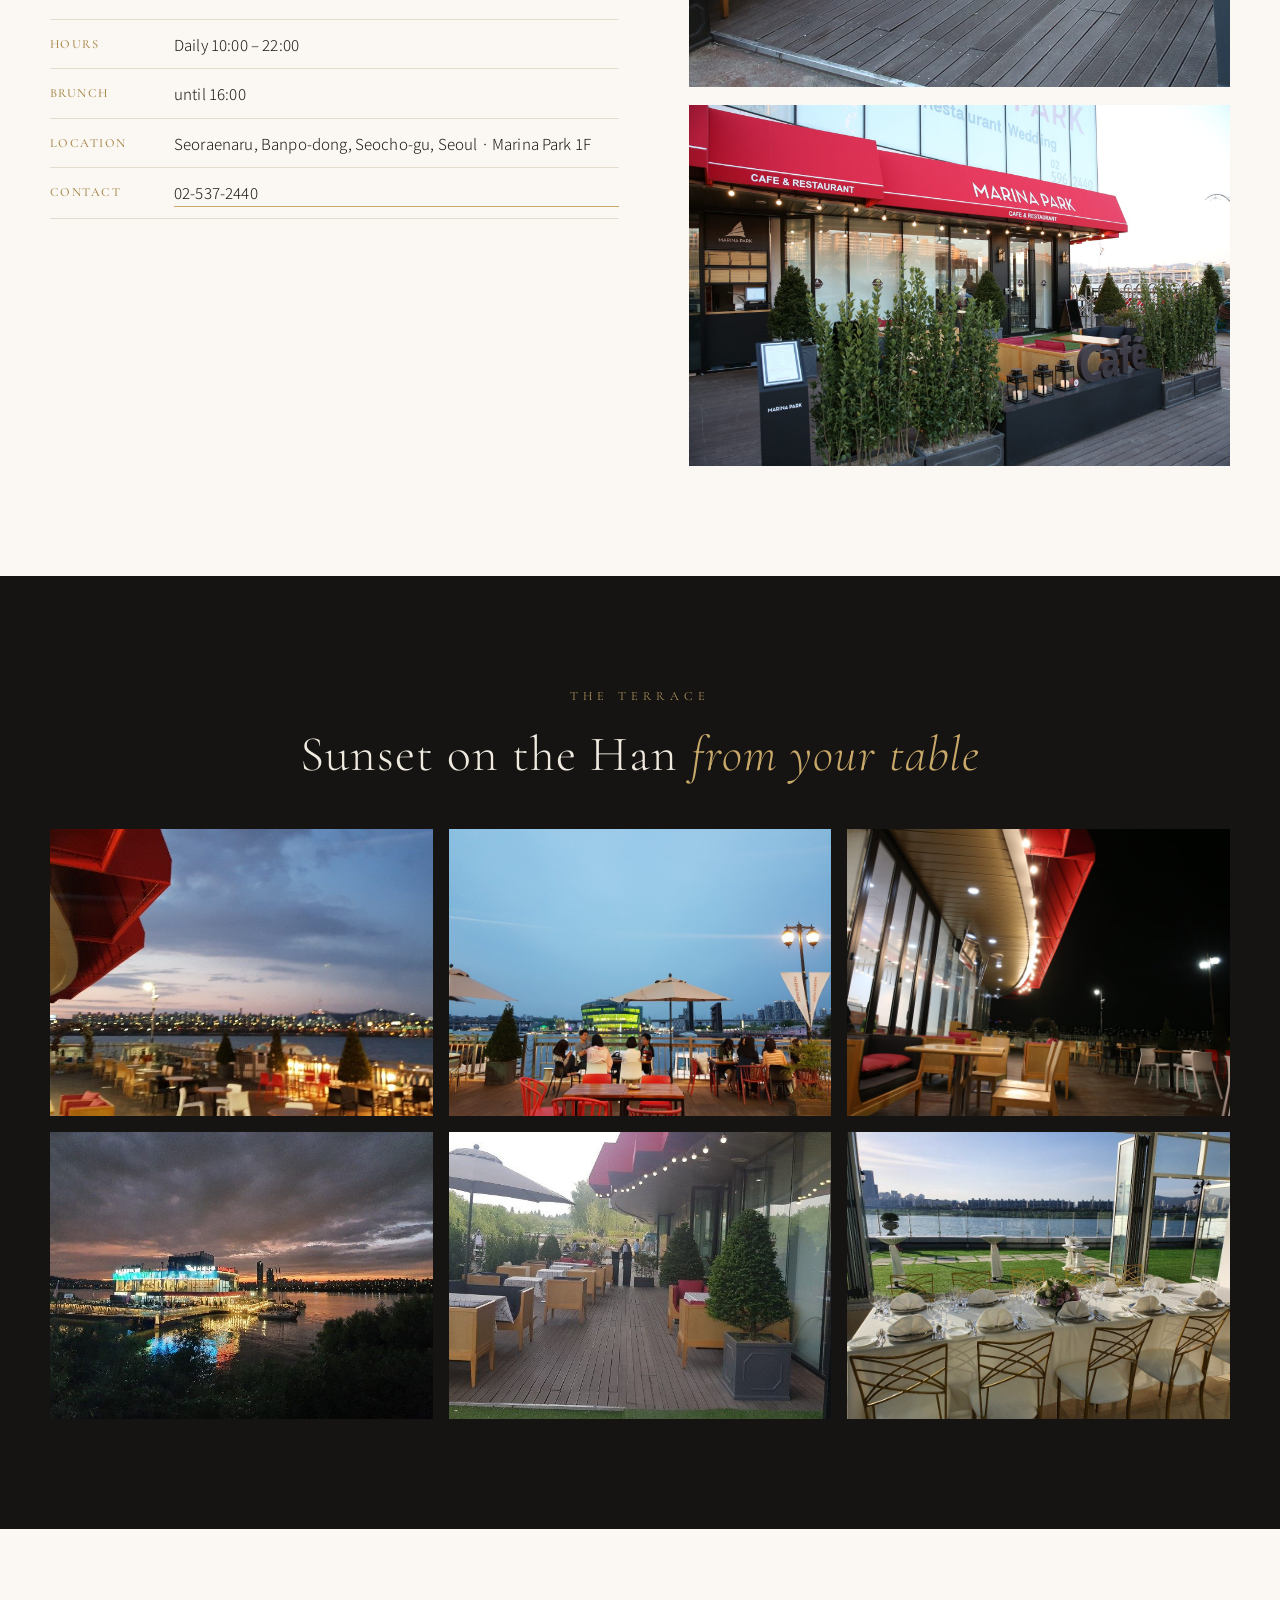
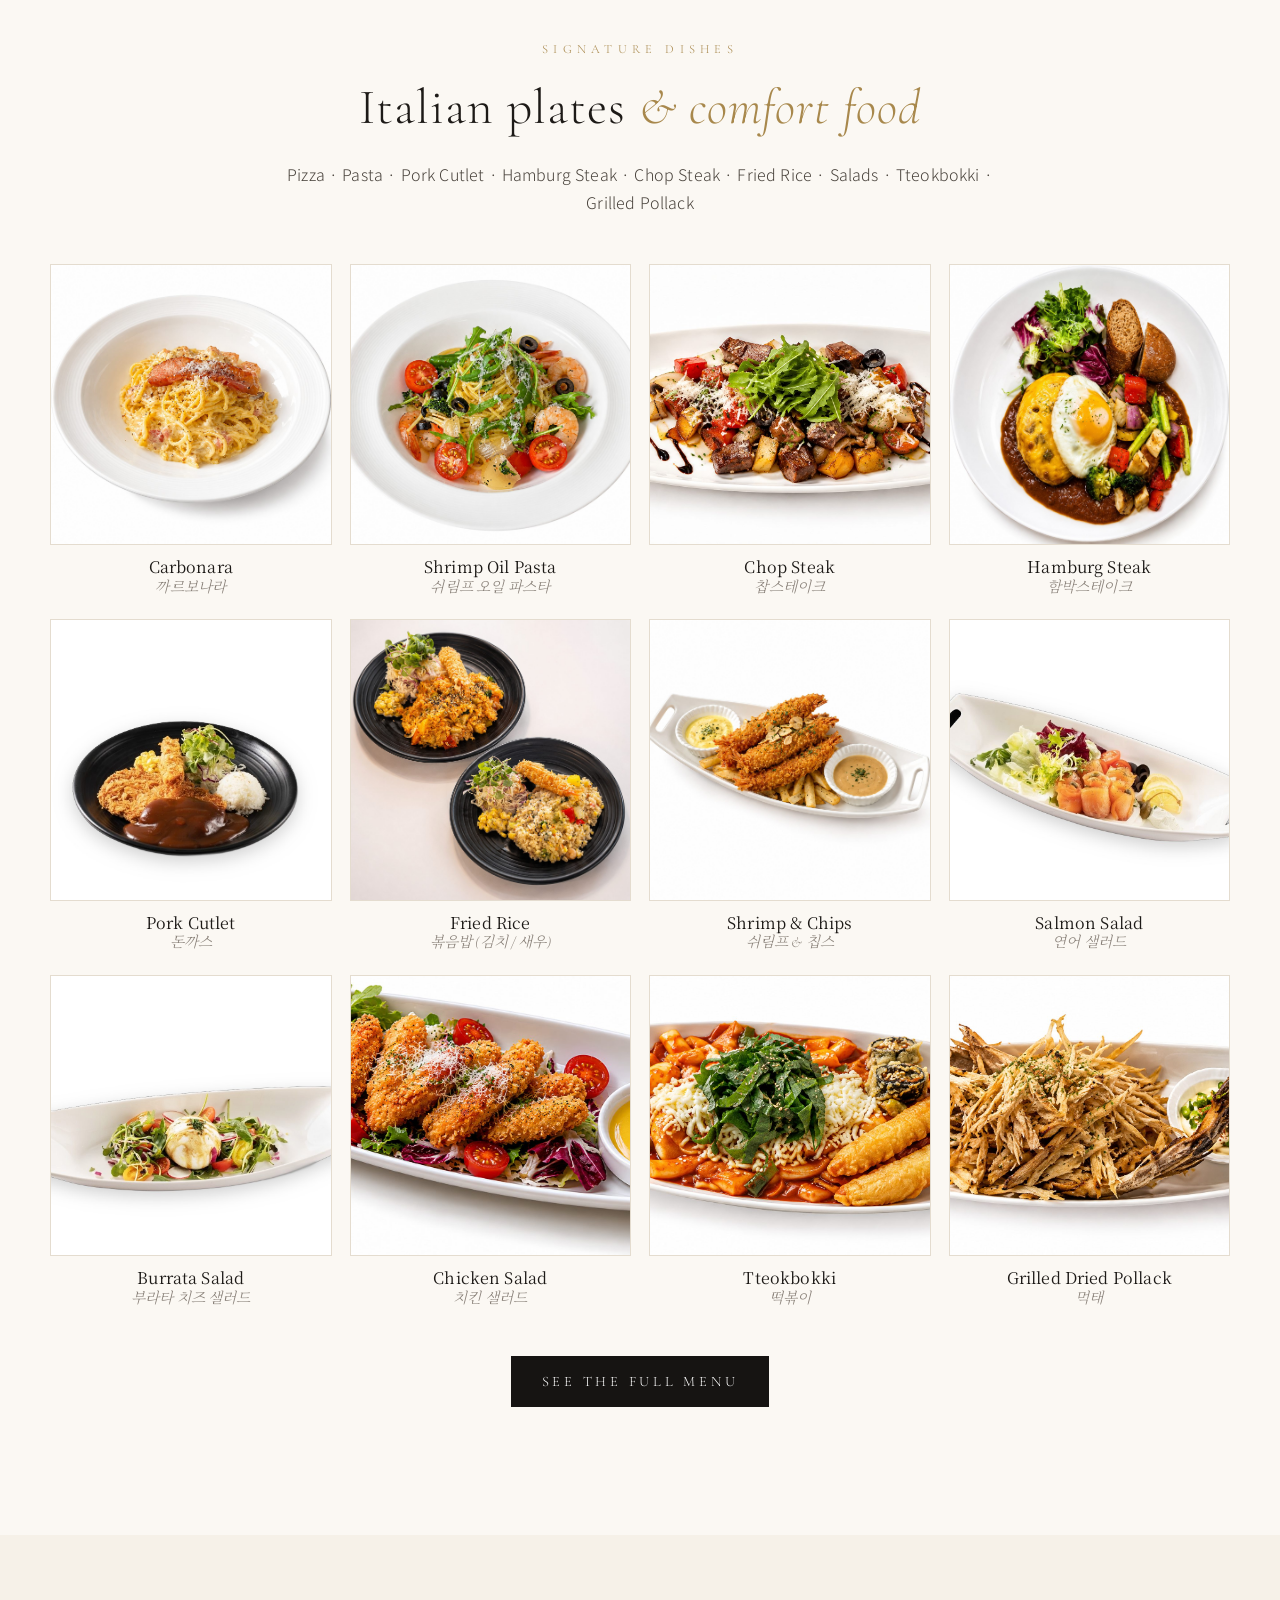
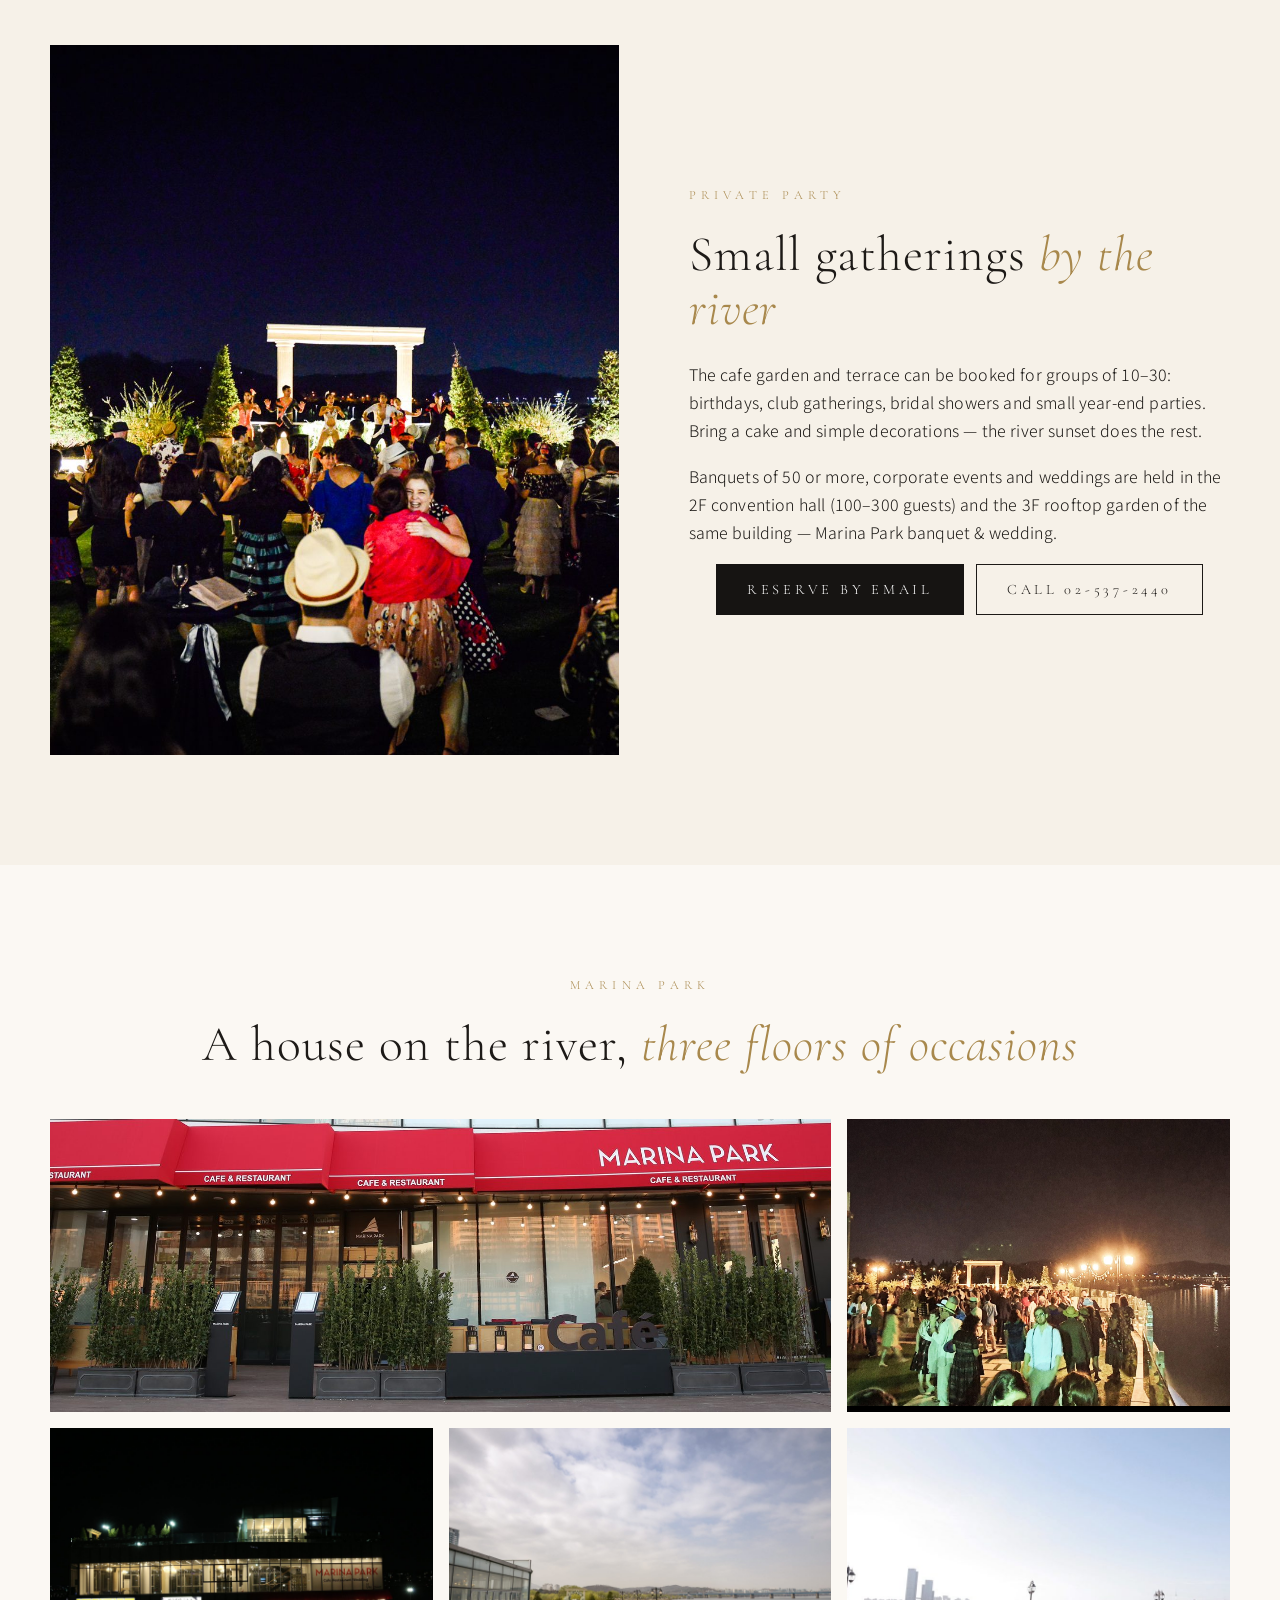
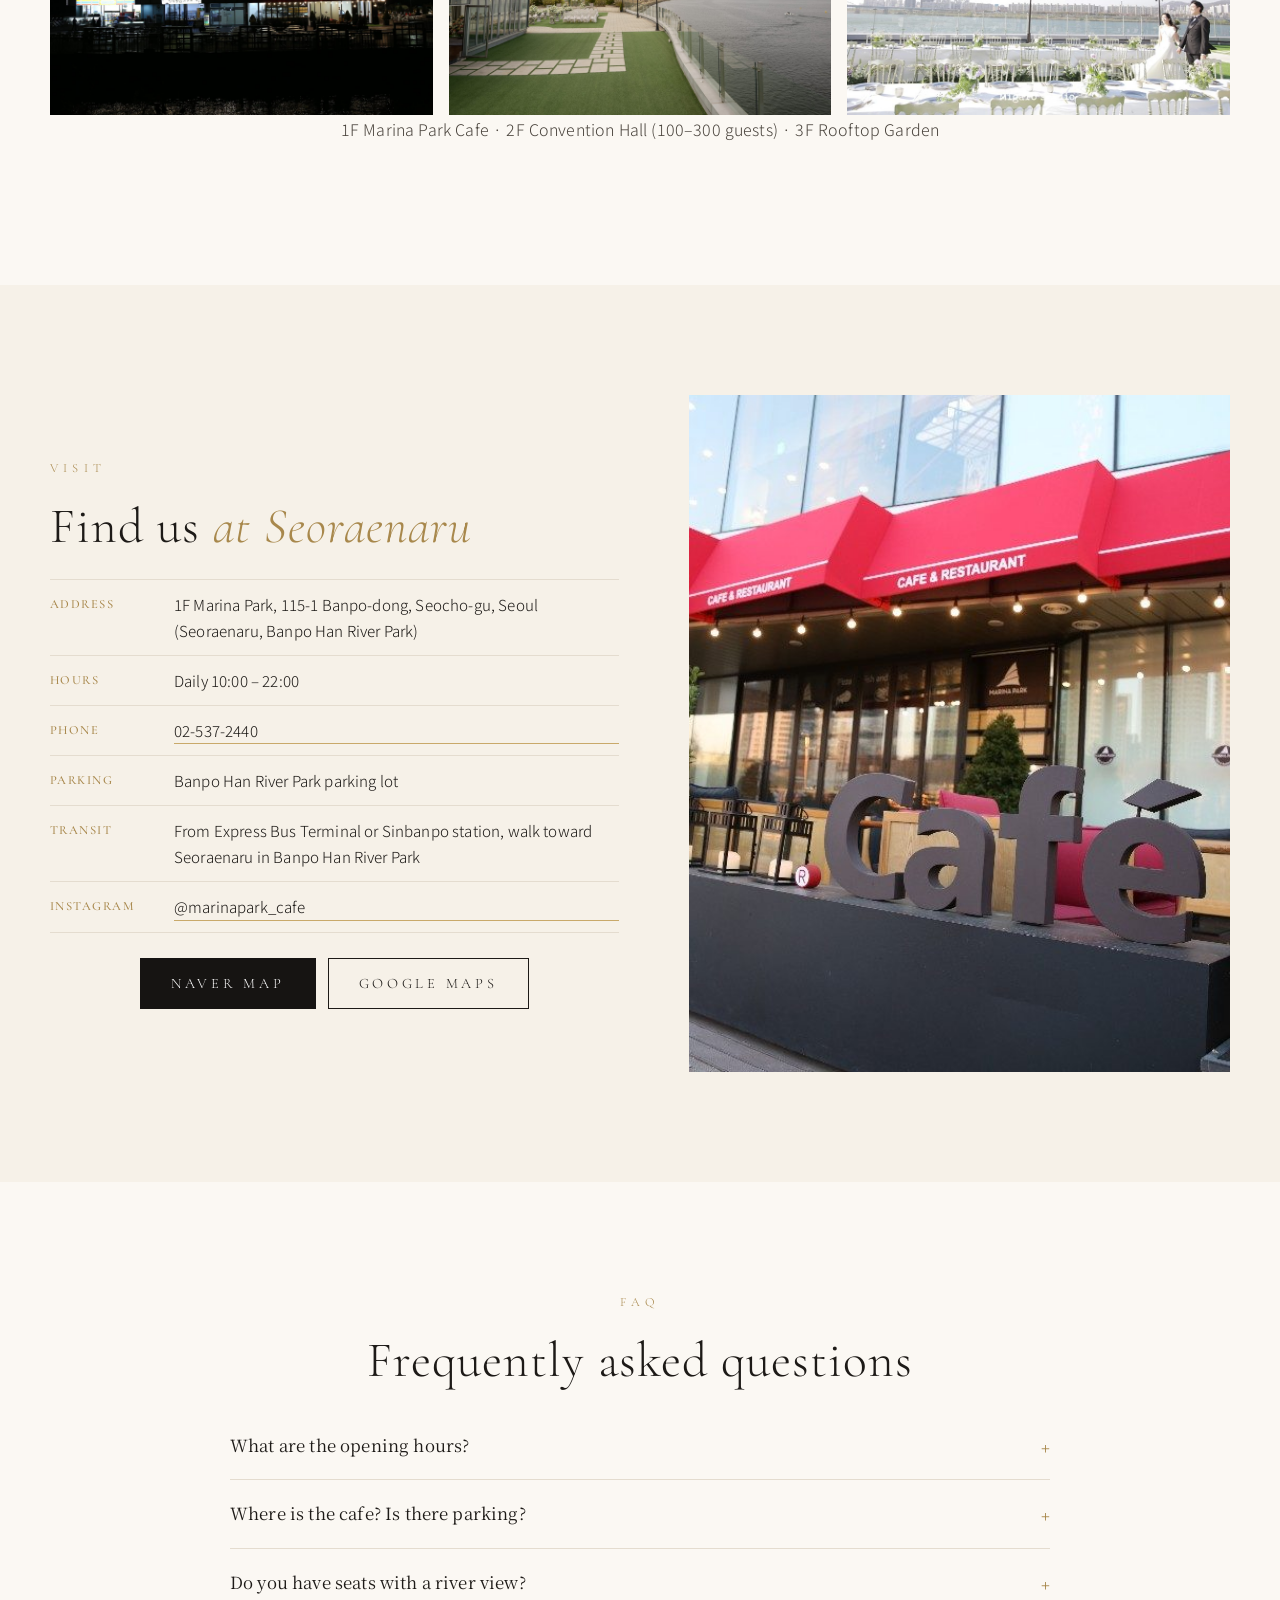
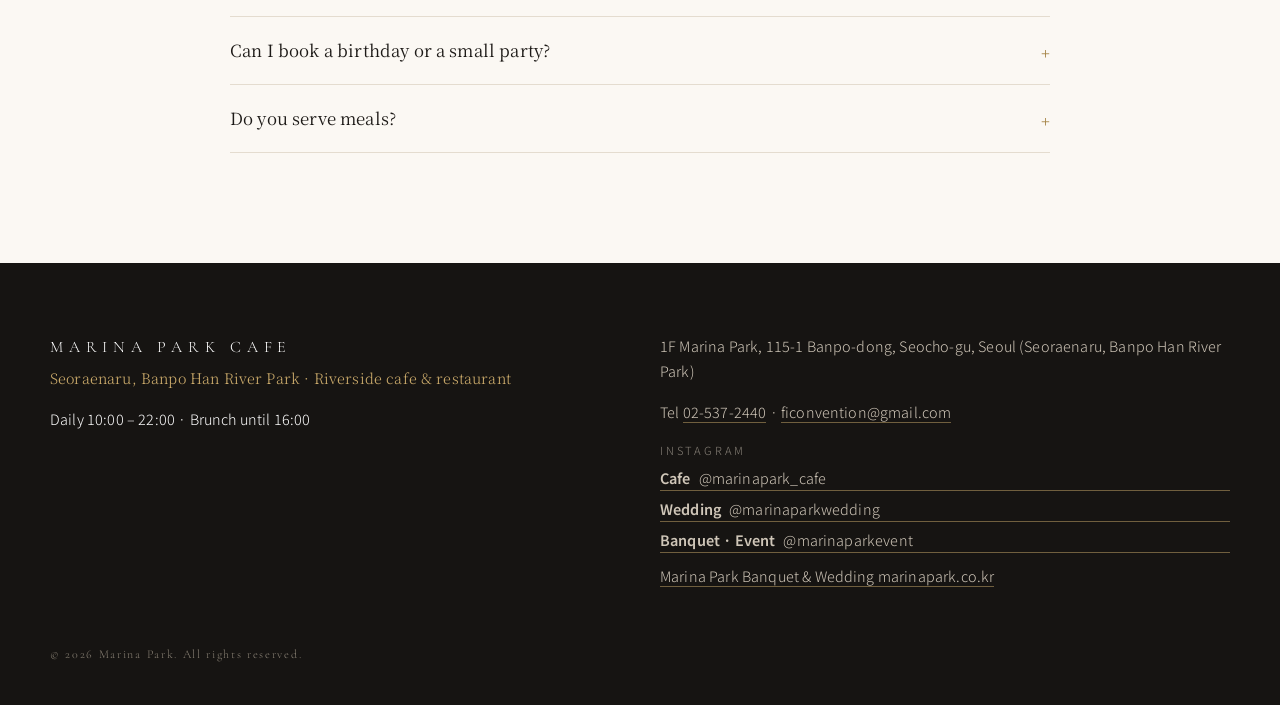
==== commit 00138d74: "Footer: Instagram cafe / wedding / event on separate lines Co-Authored-By: Claude Fable 5.1 <noreply" ====
--- a/en.html
+++ b/en.html
@@ -22,7 +22,7 @@
 <link rel="preconnect" href="https://fonts.googleapis.com">
 <link rel="preconnect" href="https://fonts.gstatic.com" crossorigin>
 <link href="https://fonts.googleapis.com/css2?family=Cormorant+Garamond:ital,wght@0,300;0,400;0,500;1,300;1,400&family=Noto+Serif+KR:wght@300;400;600&family=Noto+Sans+KR:wght@300;400;500&display=swap" rel="stylesheet">
-<link rel="stylesheet" href="css/style.css?v=2">
+<link rel="stylesheet" href="css/style.css?v=3">
 <script type="application/ld+json">{"@context": "https://schema.org", "@type": ["CafeOrCoffeeShop", "Restaurant"], "name": "마리나파크 카페", "alternateName": "Marina Park Cafe", "url": "https://marinapark.cafe", "image": "https://marinapark.cafe/images/cafe-13.jpg", "telephone": "+82-2-537-2440", "email": "ficonvention@gmail.com", "servesCuisine": ["Coffee", "Italian", "Dessert", "Brunch", "Wine", "Beer"], "priceRange": "₩₩", "address": {"@type": "PostalAddress", "streetAddress": "반포동 115-1 마리나파크 1층 (서래나루, 반포한강공원)", "addressLocality": "서초구", "addressRegion": "서울특별시", "addressCountry": "KR"}, "geo": {"@type": "GeoCoordinates", "latitude": 37.5116, "longitude": 126.9971}, "openingHoursSpecification": [{"@type": "OpeningHoursSpecification", "dayOfWeek": ["Monday", "Tuesday", "Wednesday", "Thursday", "Friday", "Saturday", "Sunday"], "opens": "10:00", "closes": "22:00"}], "hasMenu": "https://marinapark.cafe/menu.html", "sameAs": ["https://www.instagram.com/marinapark_cafe", "https://marinapark.co.kr"], "amenityFeature": [{"@type": "LocationFeatureSpecification", "name": "Han River view terrace", "value": true}, {"@type": "LocationFeatureSpecification", "name": "Private party (10–30 guests)", "value": true}, {"@type": "LocationFeatureSpecification", "name": "Parking (Banpo Han River Park)", "value": true}], "parentOrganization": {"@type": "Organization", "name": "마리나파크 Marina Park", "url": "https://marinapark.co.kr"}}</script>
 <script type="application/ld+json">{"@context": "https://schema.org", "@type": "FAQPage", "mainEntity": [{"@type": "Question", "name": "What are the opening hours?", "acceptedAnswer": {"@type": "Answer", "text": "We are open daily 10:00 – 22:00. Brunch sets are served until 16:00. On days with private events, part of the space may be reserved."}}, {"@type": "Question", "name": "Where is the cafe? Is there parking?", "acceptedAnswer": {"@type": "Answer", "text": "On the ground floor of Marina Park at Seoraenaru, Banpo Han River Park (115-1 Banpo-dong, Seocho-gu, Seoul). Use the Banpo Han River Park parking lot — a short walk along the river."}}, {"@type": "Question", "name": "Do you have seats with a river view?", "acceptedAnswer": {"@type": "Answer", "text": "The whole ground floor faces the Han River through floor-to-ceiling windows, and the outdoor terrace under the red awning looks straight onto the river and the Seoul skyline."}}, {"@type": "Question", "name": "Can I book a birthday or a small party?", "acceptedAnswer": {"@type": "Answer", "text": "Yes — the cafe garden and terrace host groups of 10–30 for birthdays, club meetings, bridal showers and small year-end parties. You may bring a cake and simple decorations. Larger events use the 2F convention hall and 3F rooftop garden of Marina Park."}}, {"@type": "Question", "name": "Do you serve meals?", "acceptedAnswer": {"@type": "Answer", "text": "Yes: pizza, pasta, pork cutlet, hamburg steak, chop steak, fried rice and more, plus a brunch set, wine, beer and highballs."}}]}</script>
 </head>
@@ -164,7 +164,11 @@
     <div>
       <p>1F Marina Park, 115-1 Banpo-dong, Seocho-gu, Seoul (Seoraenaru, Banpo Han River Park)</p>
       <p>Tel <a href="tel:+82-2-537-2440">02-537-2440</a> · <a href="mailto:ficonvention@gmail.com">ficonvention@gmail.com</a></p>
-      <p><a href="https://www.instagram.com/marinapark_cafe" target="_blank" rel="noopener">Instagram @marinapark_cafe</a> · <a href="https://marinapark.co.kr" target="_blank" rel="noopener">Marina Park Banquet &amp; Wedding marinapark.co.kr</a></p>
+      <p class="foot-insta"><span>Instagram</span>
+        <a href="https://www.instagram.com/marinapark_cafe" target="_blank" rel="noopener"><b>Cafe</b> @marinapark_cafe</a>
+        <a href="https://www.instagram.com/marinaparkwedding" target="_blank" rel="noopener"><b>Wedding</b> @marinaparkwedding</a>
+        <a href="https://www.instagram.com/marinaparkevent" target="_blank" rel="noopener"><b>Banquet · Event</b> @marinaparkevent</a></p>
+      <p><a href="https://marinapark.co.kr" target="_blank" rel="noopener">Marina Park Banquet &amp; Wedding marinapark.co.kr</a></p>
     </div>
   </div>
   <p class="wrap copy">© 2026 Marina Park. All rights reserved.</p>
--- a/css/style.css
+++ b/css/style.css
@@ -165,3 +165,6 @@
 /* language toggle */
 .site-nav .nav-lang{border:1px solid rgba(255,255,255,.45);color:#fff;padding:6px 12px;border-radius:999px;font-size:.72rem;letter-spacing:.08em;margin-left:.4rem}
 .site-nav .nav-lang:hover{border-color:#fff}
+.foot-insta{display:flex;flex-direction:column;gap:.3rem;margin-bottom:.6rem}
+.foot-insta>span{font-size:.7rem;letter-spacing:.25em;text-transform:uppercase;opacity:.6}
+.foot-insta a b{font-weight:600;margin-right:.3rem}
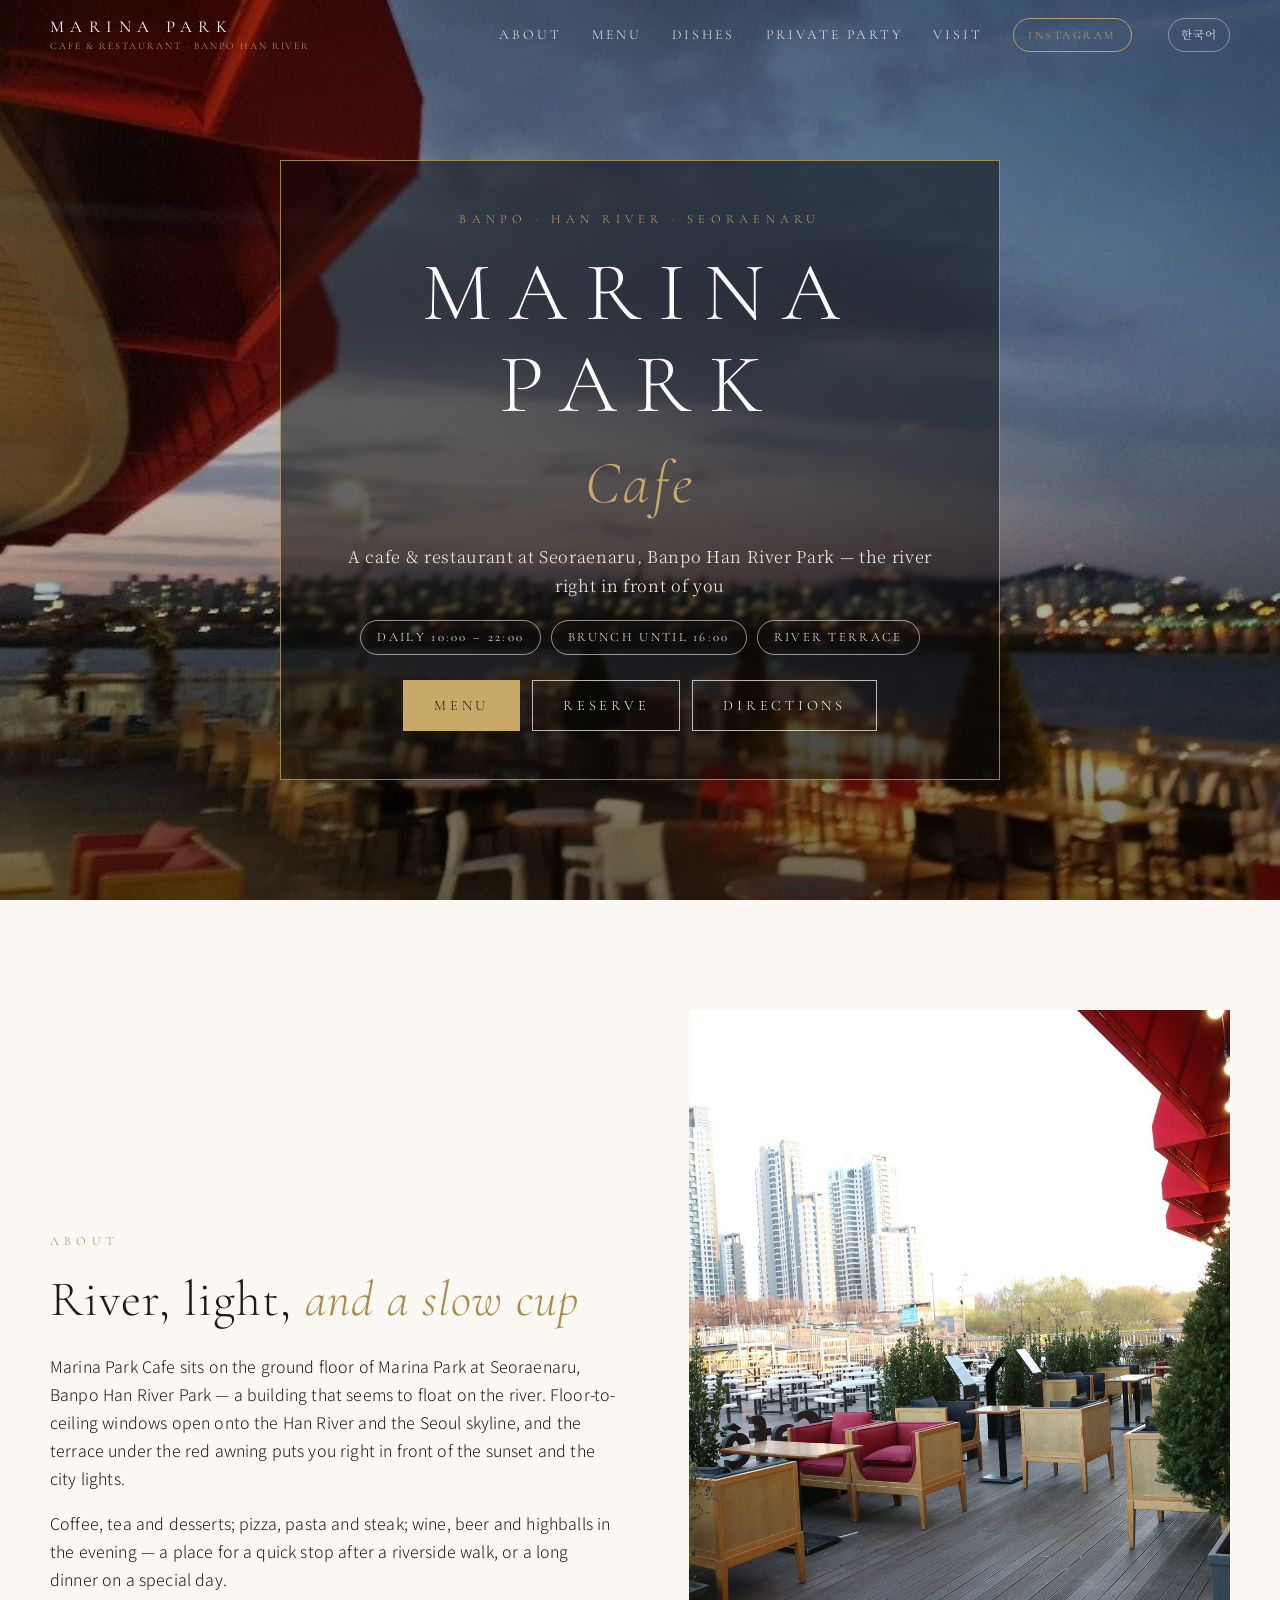
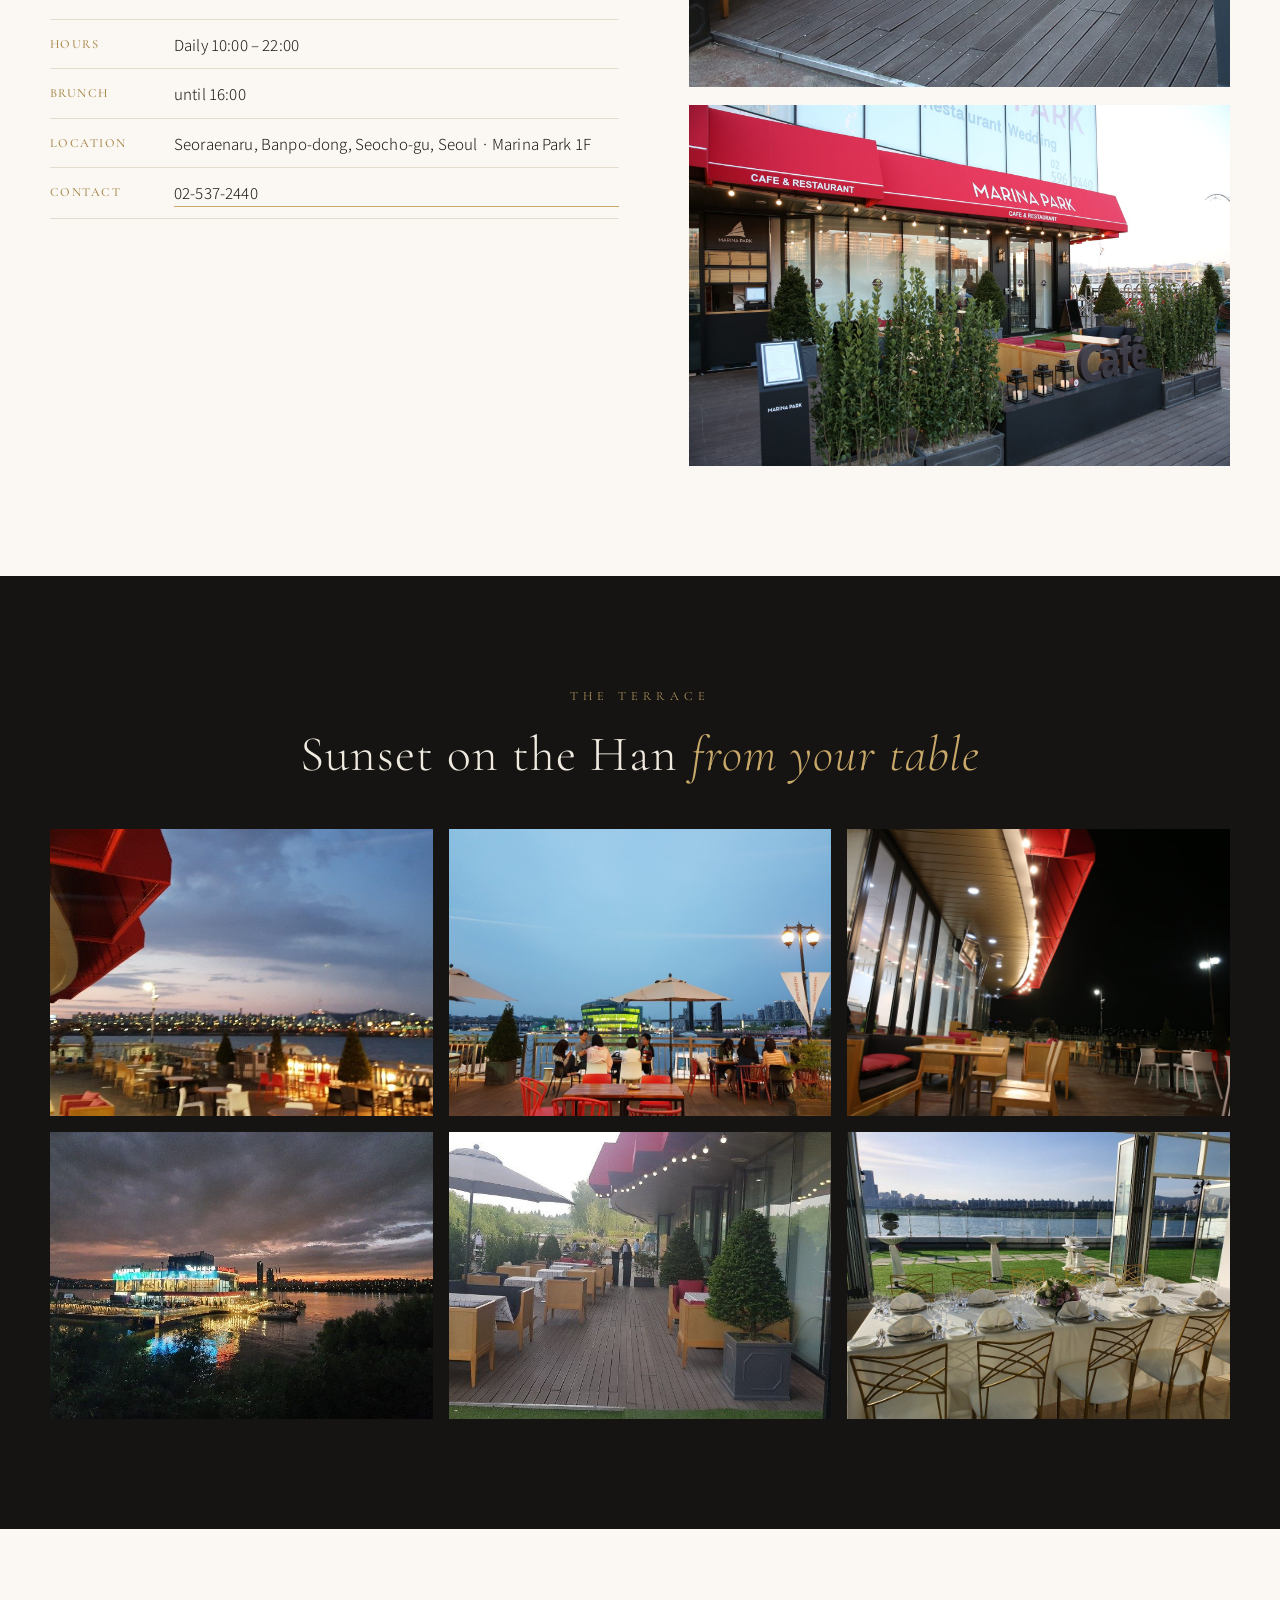
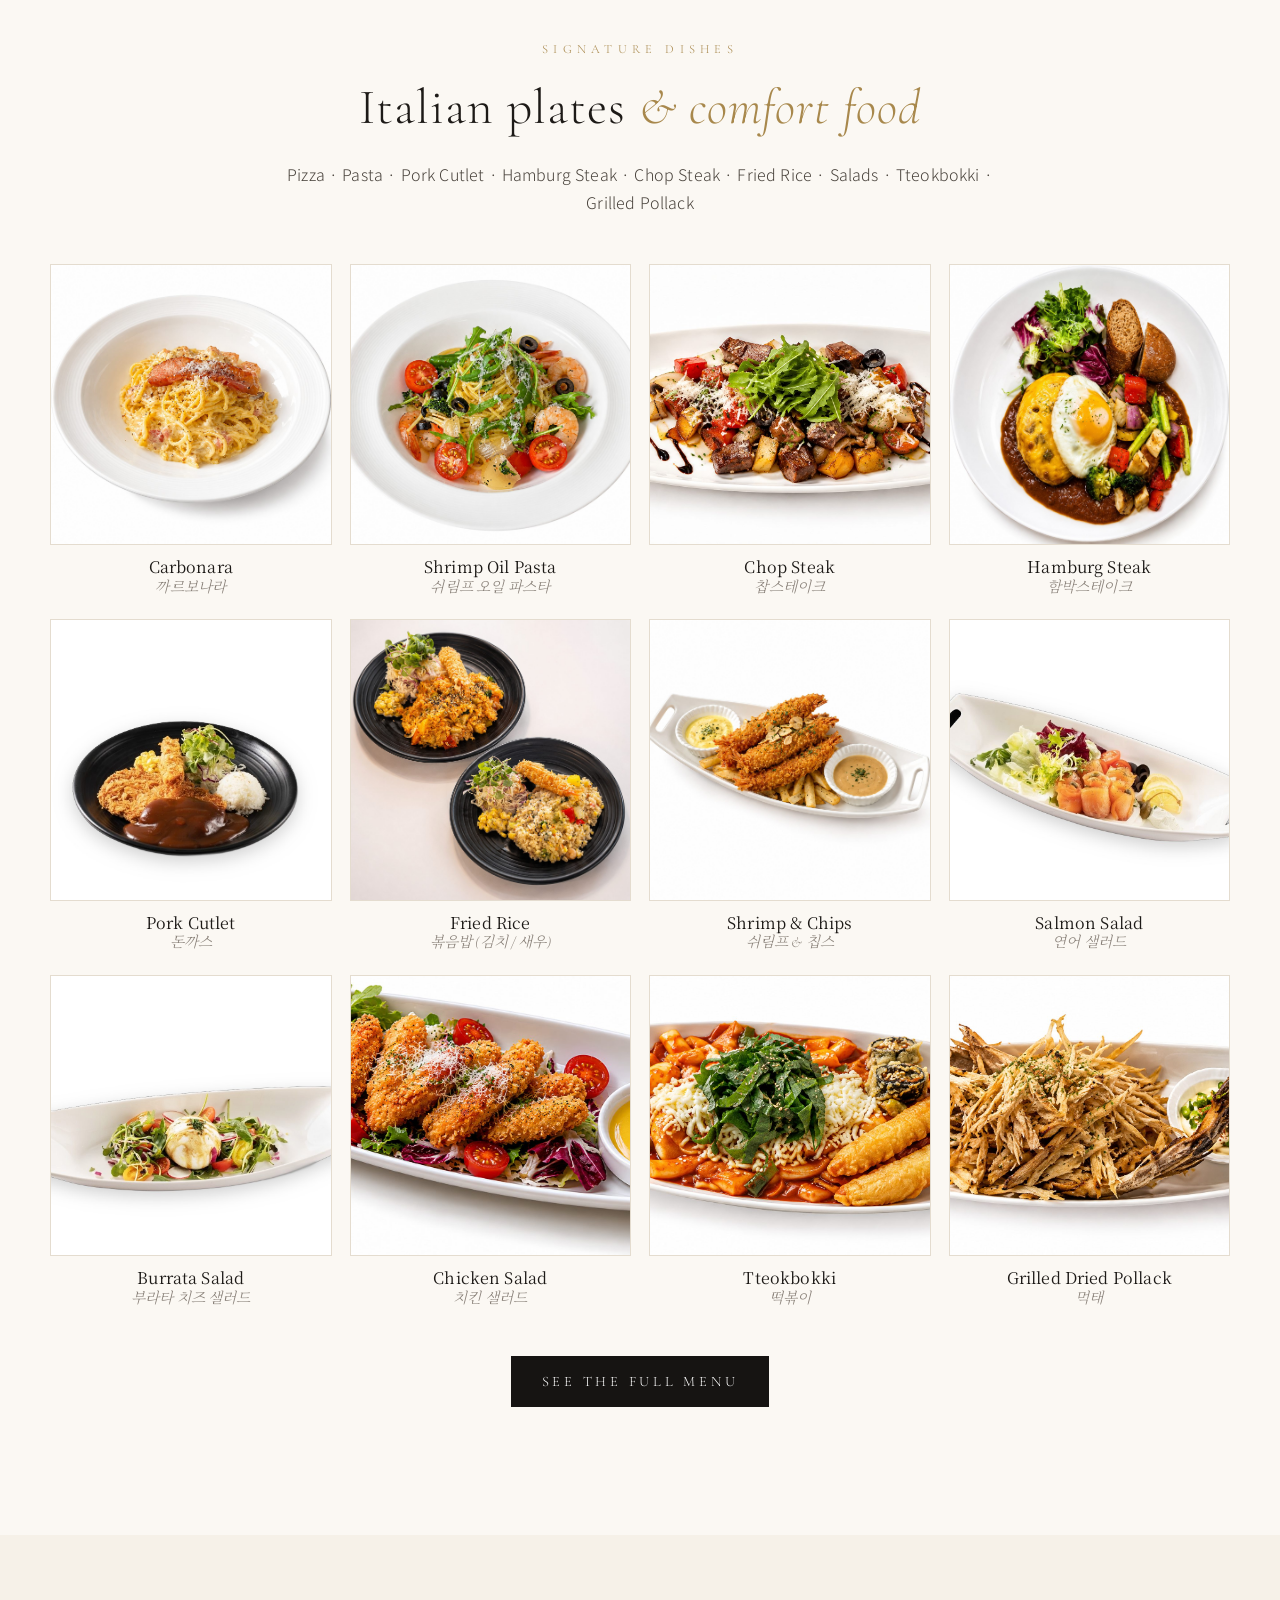
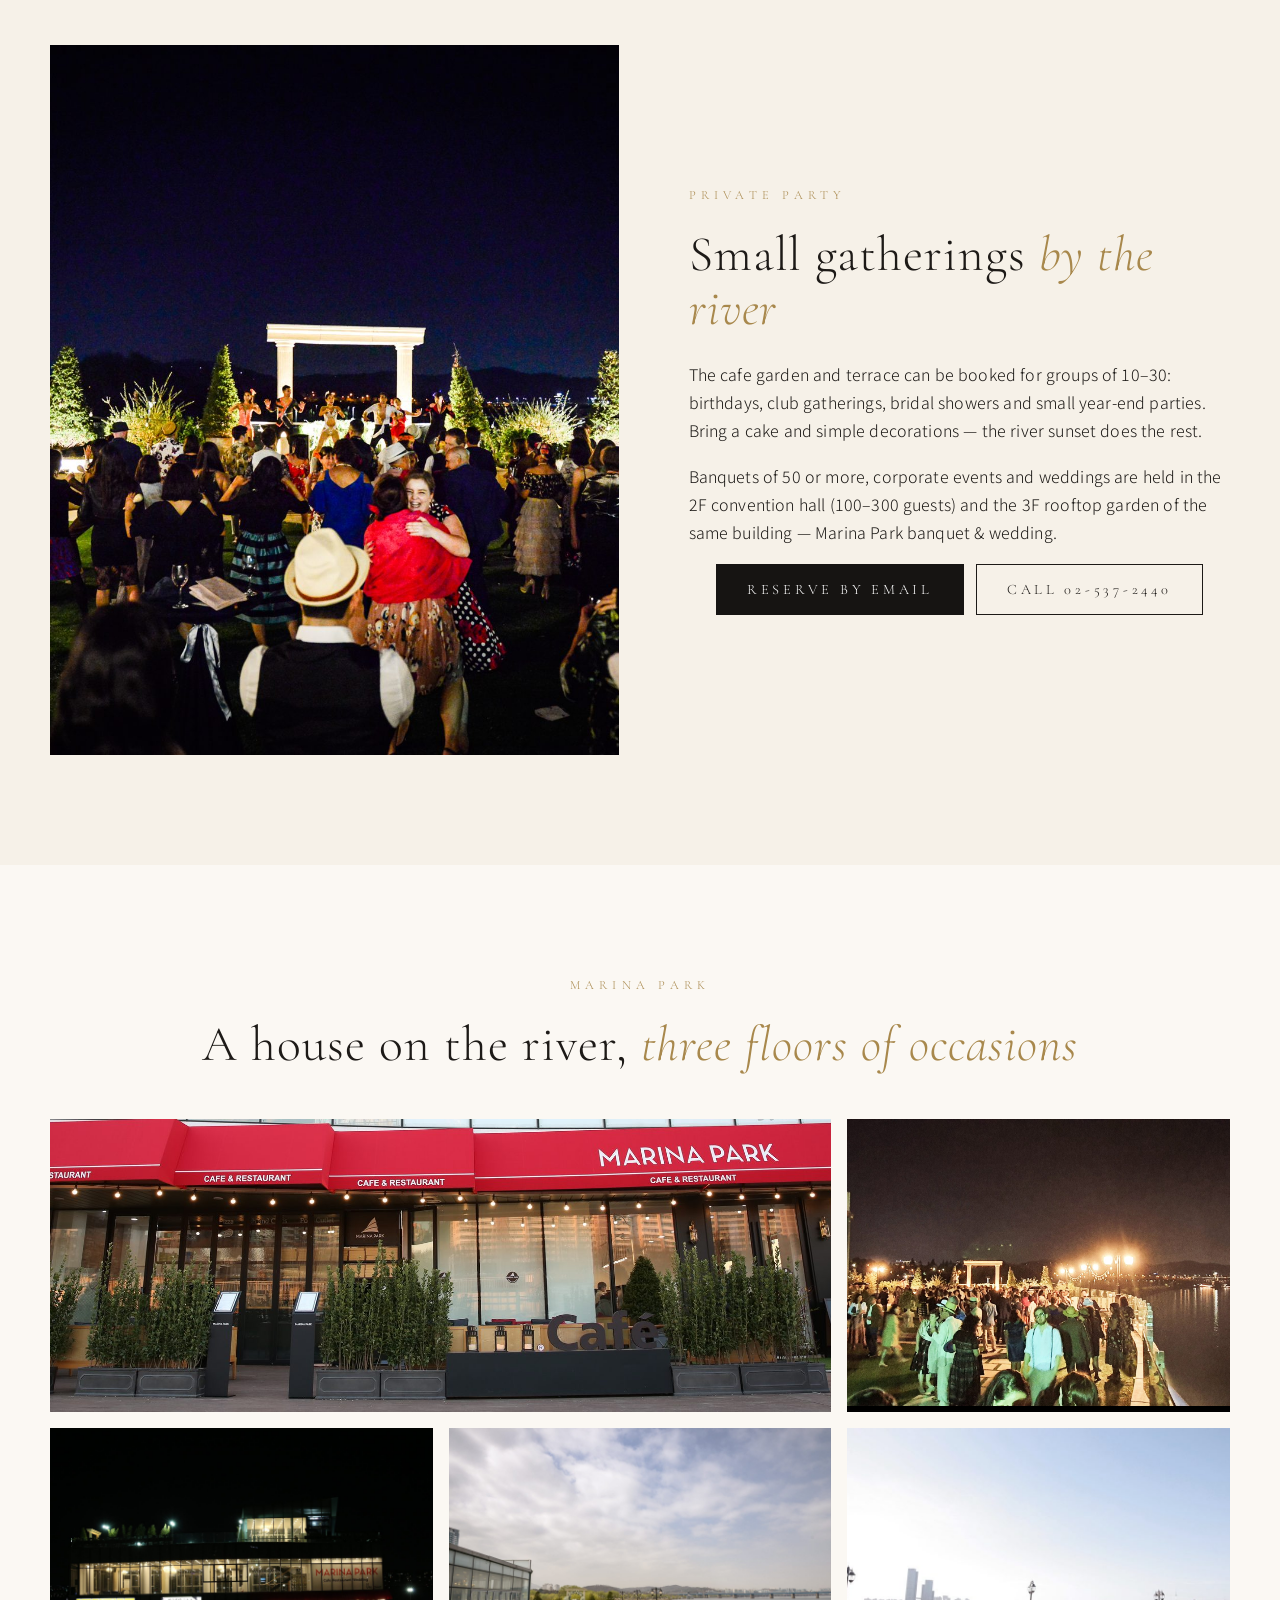
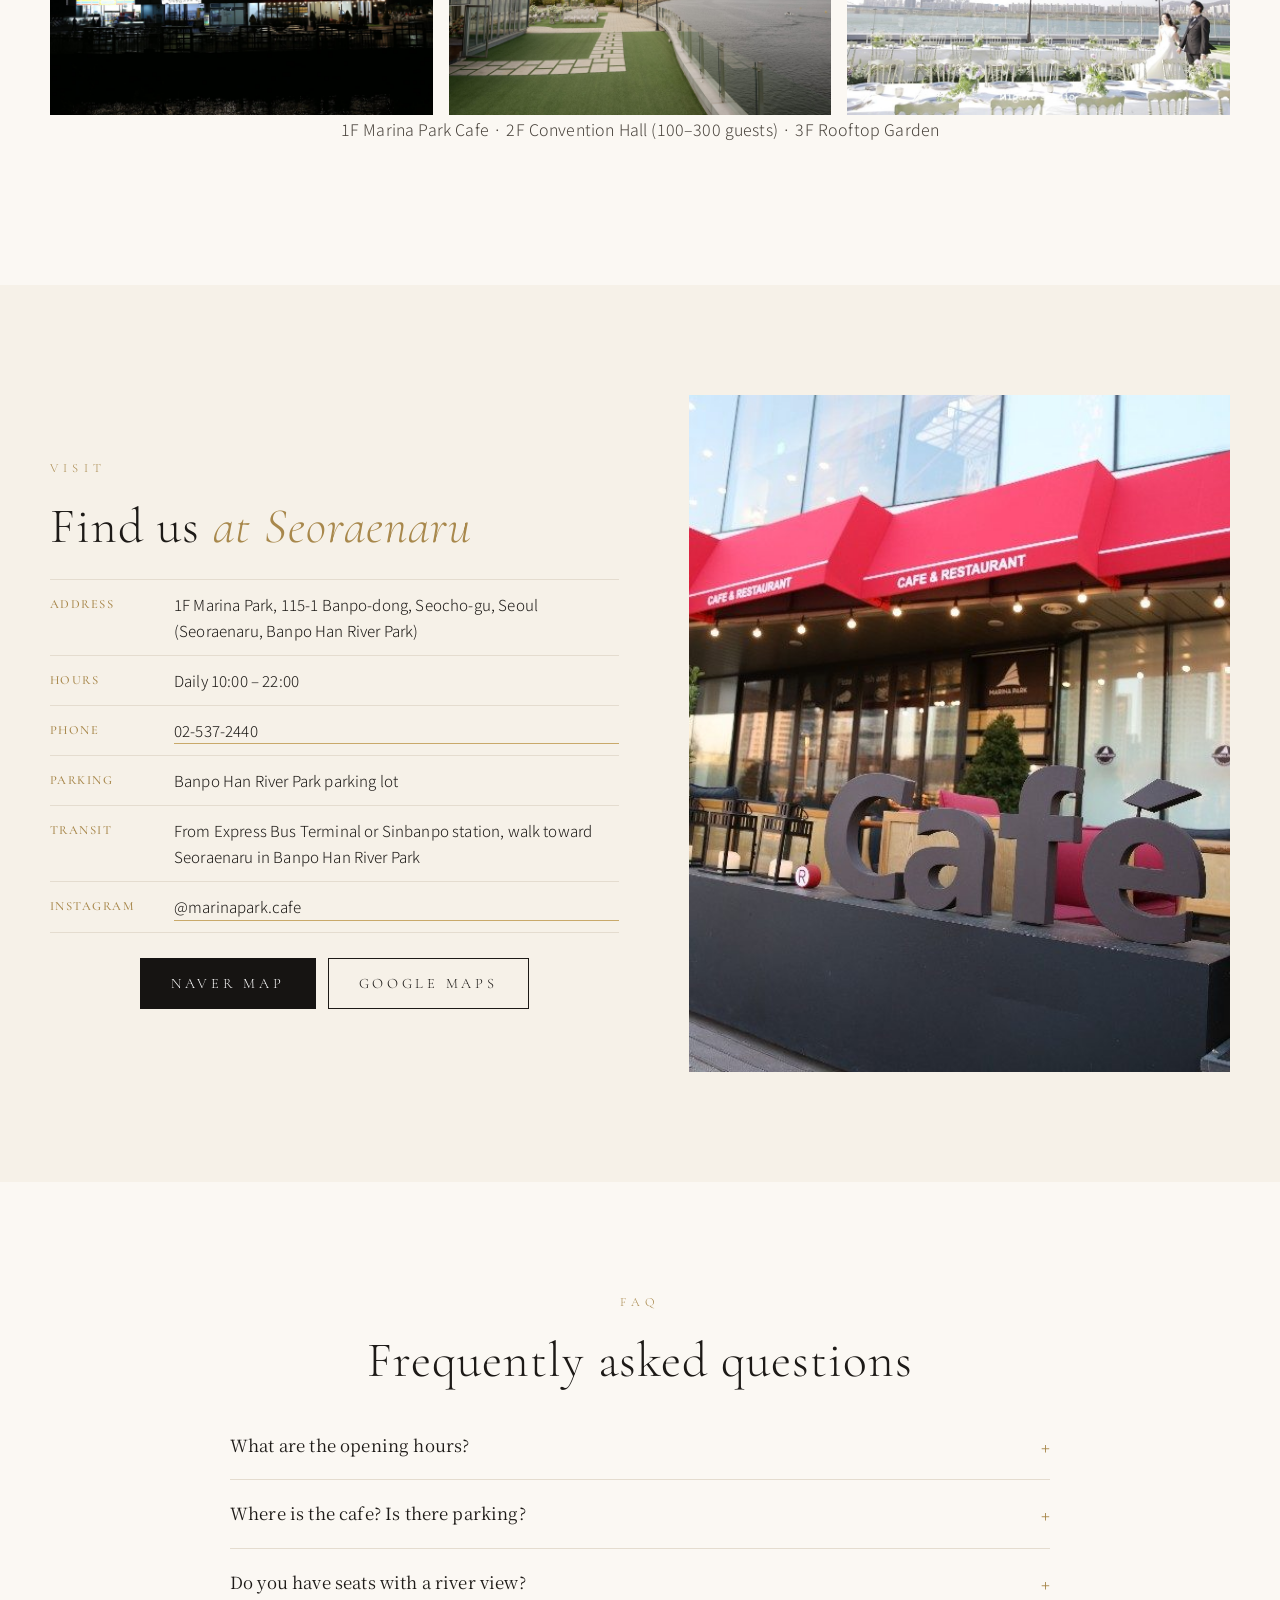
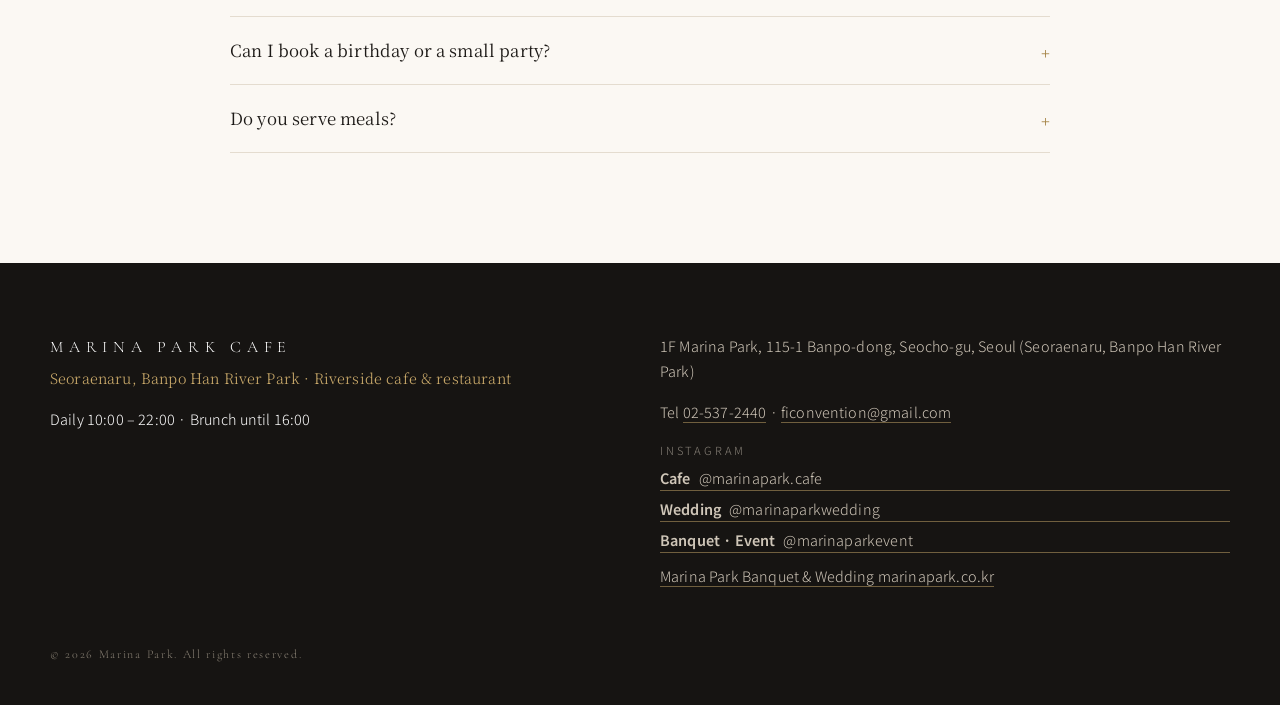
==== commit ad67509c: "Instagram handle -> @marinapark.cafe Co-Authored-By: Claude Fable 5.1 <noreply@anthropic.com> Claude" ====
--- a/en.html
+++ b/en.html
@@ -23,7 +23,7 @@
 <link rel="preconnect" href="https://fonts.gstatic.com" crossorigin>
 <link href="https://fonts.googleapis.com/css2?family=Cormorant+Garamond:ital,wght@0,300;0,400;0,500;1,300;1,400&family=Noto+Serif+KR:wght@300;400;600&family=Noto+Sans+KR:wght@300;400;500&display=swap" rel="stylesheet">
 <link rel="stylesheet" href="css/style.css?v=3">
-<script type="application/ld+json">{"@context": "https://schema.org", "@type": ["CafeOrCoffeeShop", "Restaurant"], "name": "마리나파크 카페", "alternateName": "Marina Park Cafe", "url": "https://marinapark.cafe", "image": "https://marinapark.cafe/images/cafe-13.jpg", "telephone": "+82-2-537-2440", "email": "ficonvention@gmail.com", "servesCuisine": ["Coffee", "Italian", "Dessert", "Brunch", "Wine", "Beer"], "priceRange": "₩₩", "address": {"@type": "PostalAddress", "streetAddress": "반포동 115-1 마리나파크 1층 (서래나루, 반포한강공원)", "addressLocality": "서초구", "addressRegion": "서울특별시", "addressCountry": "KR"}, "geo": {"@type": "GeoCoordinates", "latitude": 37.5116, "longitude": 126.9971}, "openingHoursSpecification": [{"@type": "OpeningHoursSpecification", "dayOfWeek": ["Monday", "Tuesday", "Wednesday", "Thursday", "Friday", "Saturday", "Sunday"], "opens": "10:00", "closes": "22:00"}], "hasMenu": "https://marinapark.cafe/menu.html", "sameAs": ["https://www.instagram.com/marinapark_cafe", "https://marinapark.co.kr"], "amenityFeature": [{"@type": "LocationFeatureSpecification", "name": "Han River view terrace", "value": true}, {"@type": "LocationFeatureSpecification", "name": "Private party (10–30 guests)", "value": true}, {"@type": "LocationFeatureSpecification", "name": "Parking (Banpo Han River Park)", "value": true}], "parentOrganization": {"@type": "Organization", "name": "마리나파크 Marina Park", "url": "https://marinapark.co.kr"}}</script>
+<script type="application/ld+json">{"@context": "https://schema.org", "@type": ["CafeOrCoffeeShop", "Restaurant"], "name": "마리나파크 카페", "alternateName": "Marina Park Cafe", "url": "https://marinapark.cafe", "image": "https://marinapark.cafe/images/cafe-13.jpg", "telephone": "+82-2-537-2440", "email": "ficonvention@gmail.com", "servesCuisine": ["Coffee", "Italian", "Dessert", "Brunch", "Wine", "Beer"], "priceRange": "₩₩", "address": {"@type": "PostalAddress", "streetAddress": "반포동 115-1 마리나파크 1층 (서래나루, 반포한강공원)", "addressLocality": "서초구", "addressRegion": "서울특별시", "addressCountry": "KR"}, "geo": {"@type": "GeoCoordinates", "latitude": 37.5116, "longitude": 126.9971}, "openingHoursSpecification": [{"@type": "OpeningHoursSpecification", "dayOfWeek": ["Monday", "Tuesday", "Wednesday", "Thursday", "Friday", "Saturday", "Sunday"], "opens": "10:00", "closes": "22:00"}], "hasMenu": "https://marinapark.cafe/menu.html", "sameAs": ["https://www.instagram.com/marinapark.cafe", "https://marinapark.co.kr"], "amenityFeature": [{"@type": "LocationFeatureSpecification", "name": "Han River view terrace", "value": true}, {"@type": "LocationFeatureSpecification", "name": "Private party (10–30 guests)", "value": true}, {"@type": "LocationFeatureSpecification", "name": "Parking (Banpo Han River Park)", "value": true}], "parentOrganization": {"@type": "Organization", "name": "마리나파크 Marina Park", "url": "https://marinapark.co.kr"}}</script>
 <script type="application/ld+json">{"@context": "https://schema.org", "@type": "FAQPage", "mainEntity": [{"@type": "Question", "name": "What are the opening hours?", "acceptedAnswer": {"@type": "Answer", "text": "We are open daily 10:00 – 22:00. Brunch sets are served until 16:00. On days with private events, part of the space may be reserved."}}, {"@type": "Question", "name": "Where is the cafe? Is there parking?", "acceptedAnswer": {"@type": "Answer", "text": "On the ground floor of Marina Park at Seoraenaru, Banpo Han River Park (115-1 Banpo-dong, Seocho-gu, Seoul). Use the Banpo Han River Park parking lot — a short walk along the river."}}, {"@type": "Question", "name": "Do you have seats with a river view?", "acceptedAnswer": {"@type": "Answer", "text": "The whole ground floor faces the Han River through floor-to-ceiling windows, and the outdoor terrace under the red awning looks straight onto the river and the Seoul skyline."}}, {"@type": "Question", "name": "Can I book a birthday or a small party?", "acceptedAnswer": {"@type": "Answer", "text": "Yes — the cafe garden and terrace host groups of 10–30 for birthdays, club meetings, bridal showers and small year-end parties. You may bring a cake and simple decorations. Larger events use the 2F convention hall and 3F rooftop garden of Marina Park."}}, {"@type": "Question", "name": "Do you serve meals?", "acceptedAnswer": {"@type": "Answer", "text": "Yes: pizza, pasta, pork cutlet, hamburg steak, chop steak, fried rice and more, plus a brunch set, wine, beer and highballs."}}]}</script>
 </head>
 <body>
@@ -31,7 +31,7 @@
   <div class="wrap">
     <a class="brand" href="en.html"><span class="brand-mark">MARINA PARK</span><span class="brand-sub">Cafe &amp; Restaurant · Banpo Han River</span></a>
     <button class="nav-toggle" aria-label="Open menu" aria-expanded="false"><span></span><span></span><span></span></button>
-    <nav class="site-nav"><a href="en.html#about">About</a><a href="menu-en.html">Menu</a><a href="en.html#dishes">Dishes</a><a href="en.html#party">Private Party</a><a href="en.html#visit">Visit</a><a class="nav-insta" href="https://www.instagram.com/marinapark_cafe" target="_blank" rel="noopener">Instagram</a><a class="nav-lang" href="index.html" hreflang="ko" lang="ko">한국어</a></nav>
+    <nav class="site-nav"><a href="en.html#about">About</a><a href="menu-en.html">Menu</a><a href="en.html#dishes">Dishes</a><a href="en.html#party">Private Party</a><a href="en.html#visit">Visit</a><a class="nav-insta" href="https://www.instagram.com/marinapark.cafe" target="_blank" rel="noopener">Instagram</a><a class="nav-lang" href="index.html" hreflang="ko" lang="ko">한국어</a></nav>
   </div>
 </header>
 <main>
@@ -135,7 +135,7 @@
           <li><b>Phone</b><a href="tel:+82-2-537-2440">02-537-2440</a></li>
           <li><b>Parking</b>Banpo Han River Park parking lot</li>
           <li><b>Transit</b>From Express Bus Terminal or Sinbanpo station, walk toward Seoraenaru in Banpo Han River Park</li>
-          <li><b>Instagram</b><a href="https://www.instagram.com/marinapark_cafe" target="_blank" rel="noopener">@marinapark_cafe</a></li>
+          <li><b>Instagram</b><a href="https://www.instagram.com/marinapark.cafe" target="_blank" rel="noopener">@marinapark.cafe</a></li>
         </ul>
         <p class="hero-cta"><a class="btn btn-dark" href="https://map.naver.com/p/search/%EB%A7%88%EB%A6%AC%EB%82%98%ED%8C%8C%ED%81%AC%20%EC%B9%B4%ED%8E%98%20%EB%B0%98%ED%8F%AC" target="_blank" rel="noopener">Naver Map</a><a class="btn btn-ghost-dark" href="https://www.google.com/maps?q=%EC%84%9C%EC%9A%B8+%EC%84%9C%EC%B4%88%EA%B5%AC+%EB%B0%98%ED%8F%AC%EB%8F%99+115-1" target="_blank" rel="noopener">Google Maps</a></p>
       </div>
@@ -165,7 +165,7 @@
       <p>1F Marina Park, 115-1 Banpo-dong, Seocho-gu, Seoul (Seoraenaru, Banpo Han River Park)</p>
       <p>Tel <a href="tel:+82-2-537-2440">02-537-2440</a> · <a href="mailto:ficonvention@gmail.com">ficonvention@gmail.com</a></p>
       <p class="foot-insta"><span>Instagram</span>
-        <a href="https://www.instagram.com/marinapark_cafe" target="_blank" rel="noopener"><b>Cafe</b> @marinapark_cafe</a>
+        <a href="https://www.instagram.com/marinapark.cafe" target="_blank" rel="noopener"><b>Cafe</b> @marinapark.cafe</a>
         <a href="https://www.instagram.com/marinaparkwedding" target="_blank" rel="noopener"><b>Wedding</b> @marinaparkwedding</a>
         <a href="https://www.instagram.com/marinaparkevent" target="_blank" rel="noopener"><b>Banquet · Event</b> @marinaparkevent</a></p>
       <p><a href="https://marinapark.co.kr" target="_blank" rel="noopener">Marina Park Banquet &amp; Wedding marinapark.co.kr</a></p>
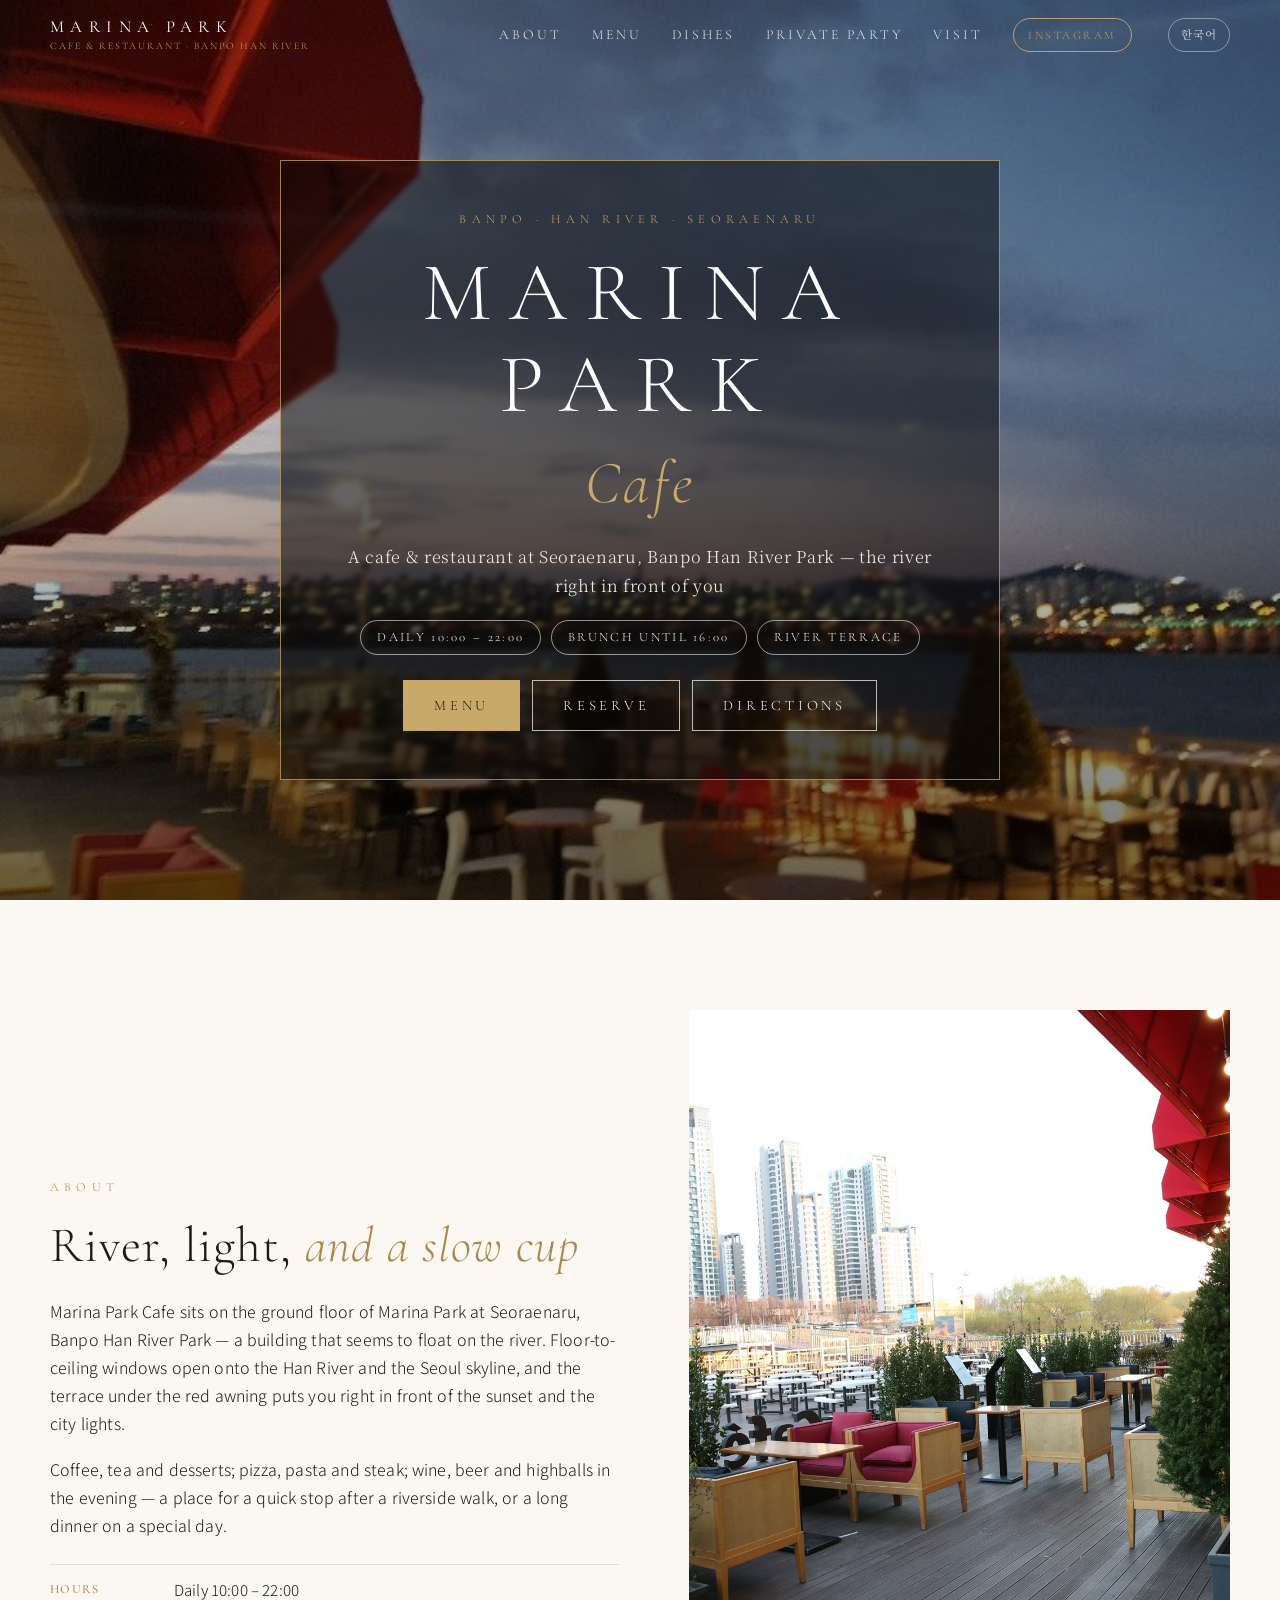
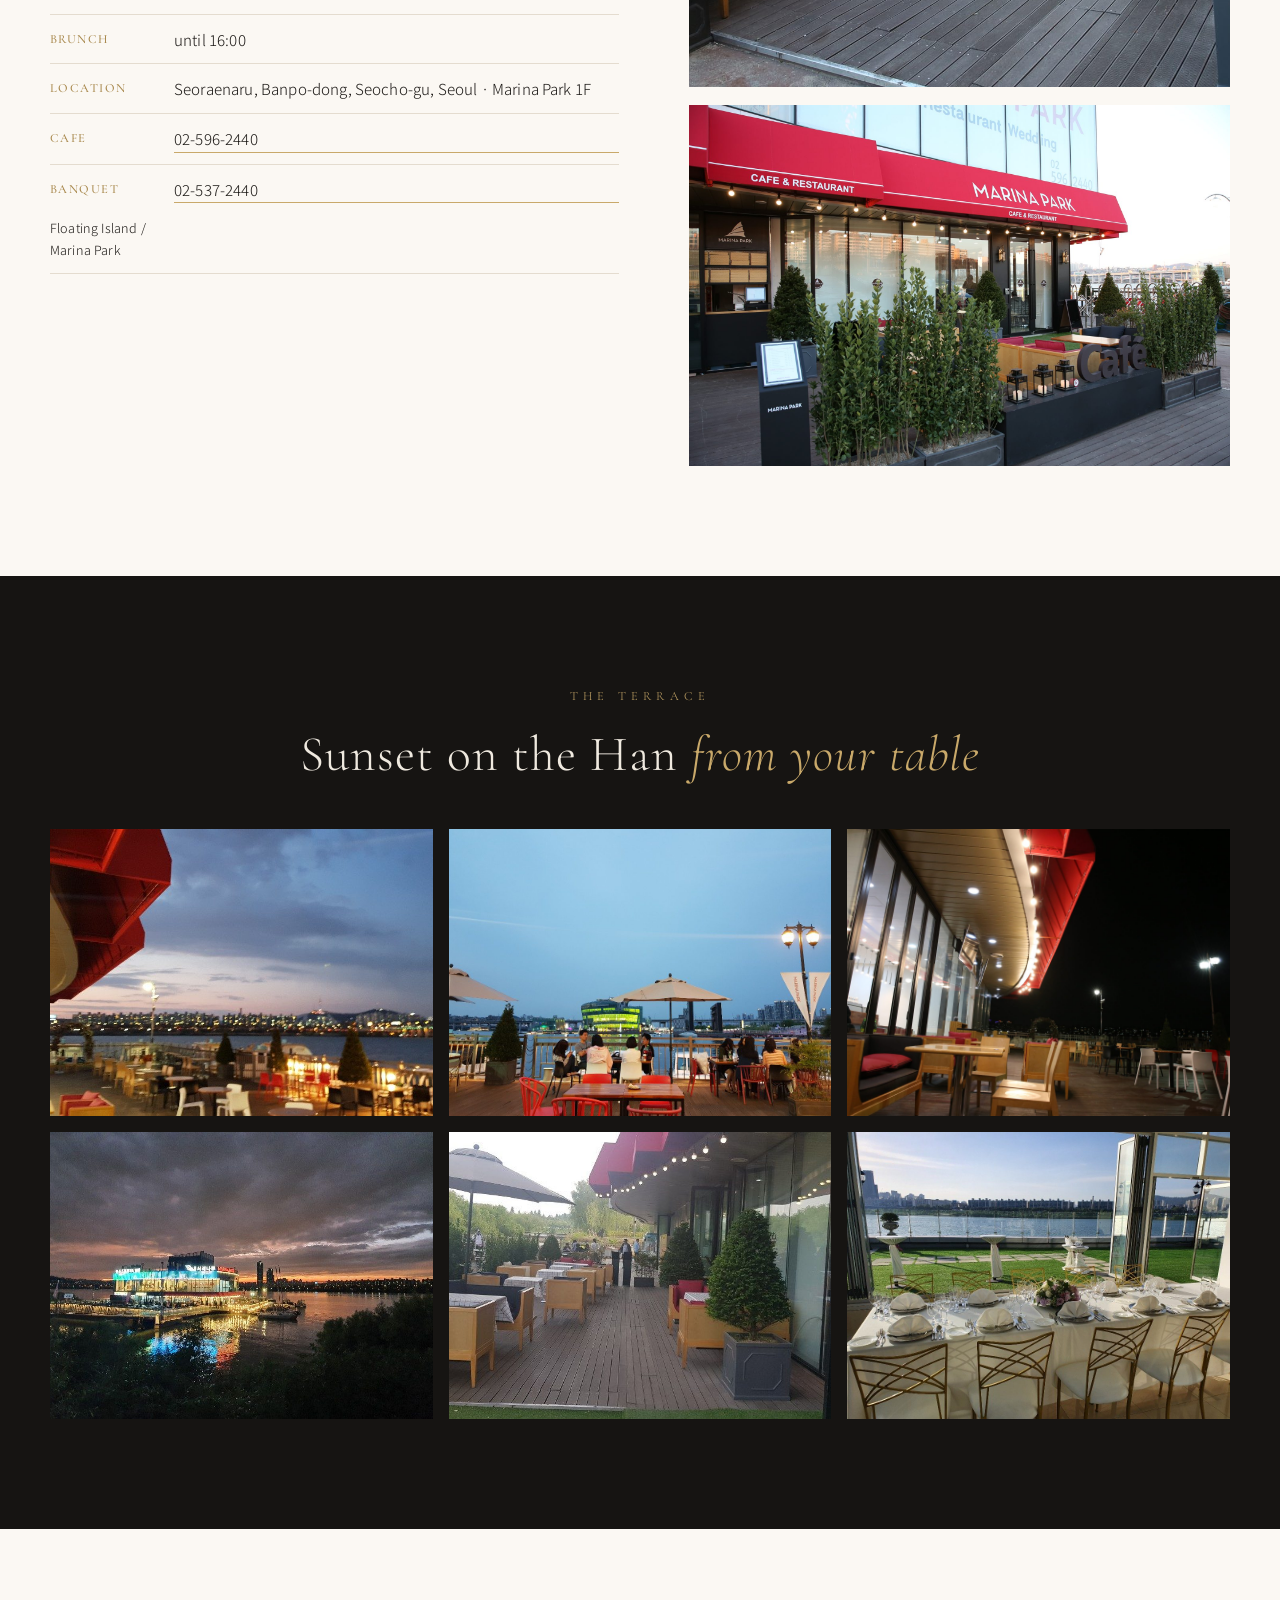
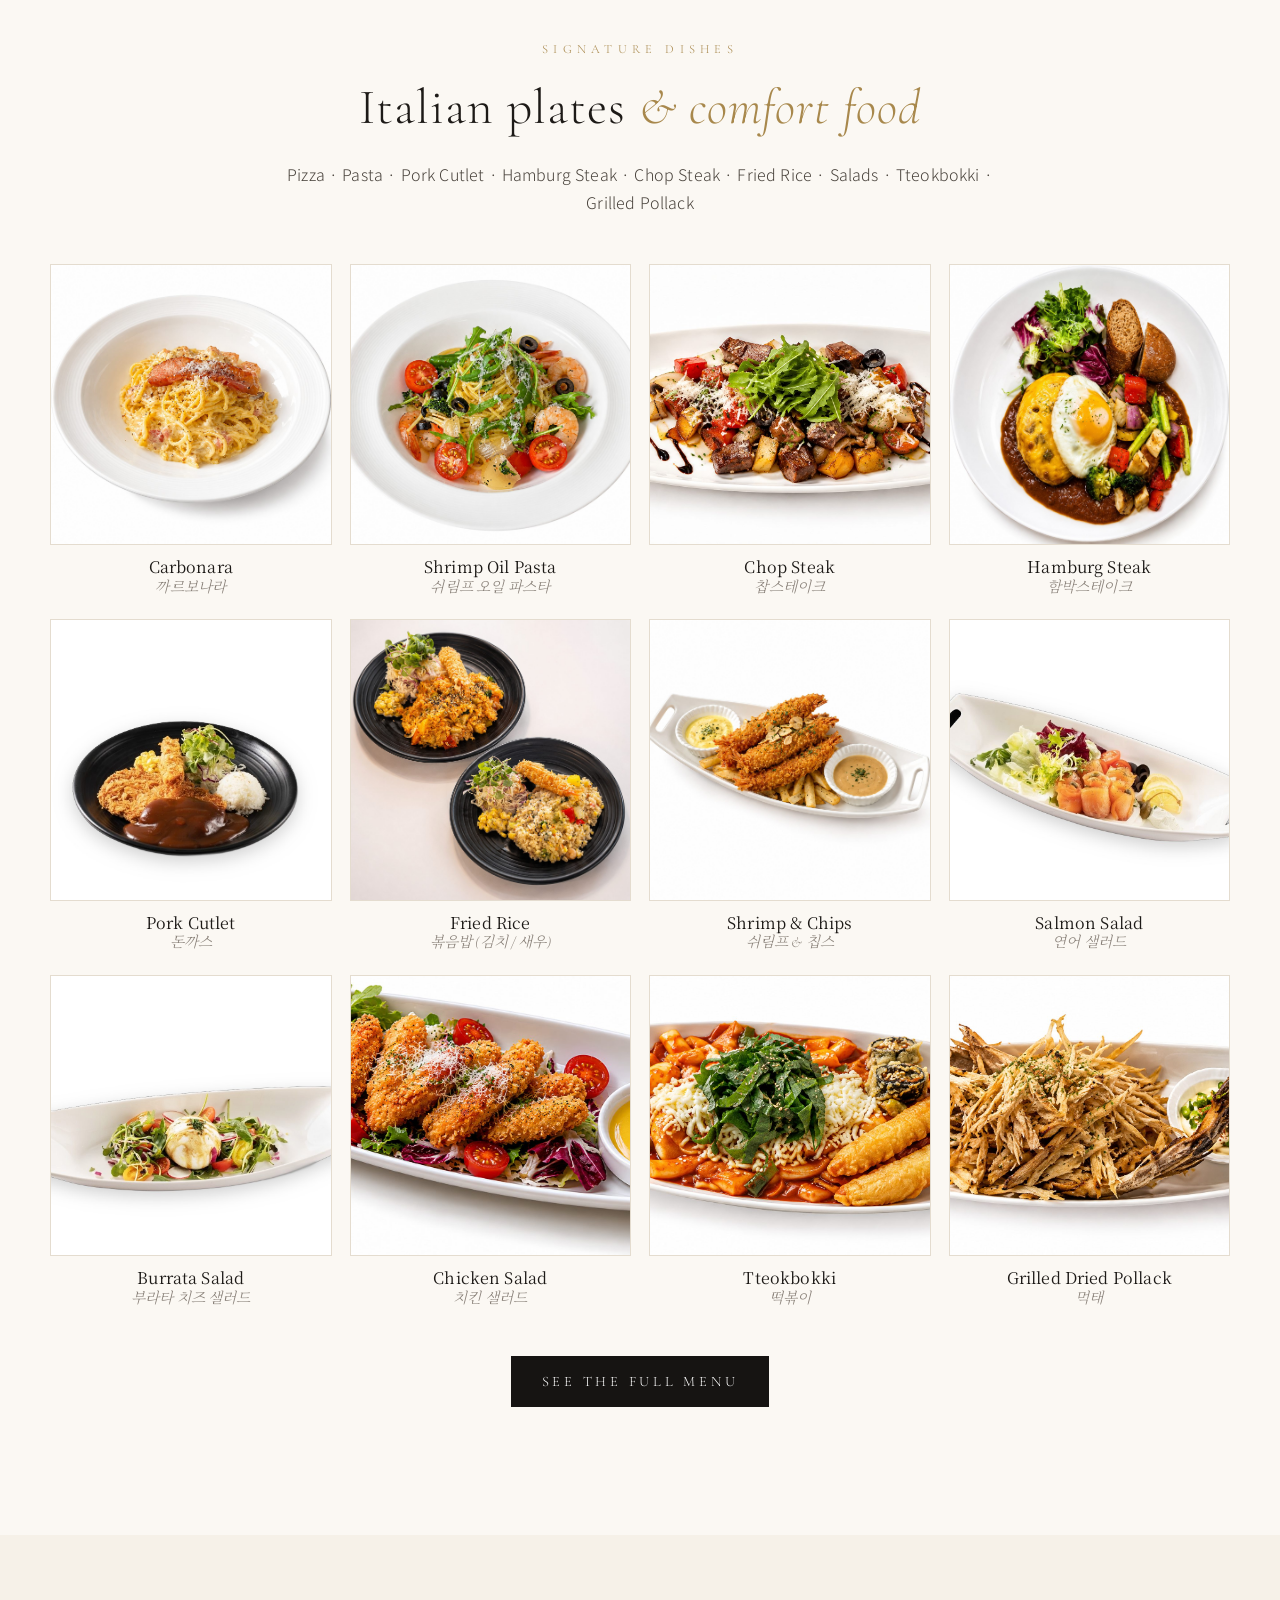
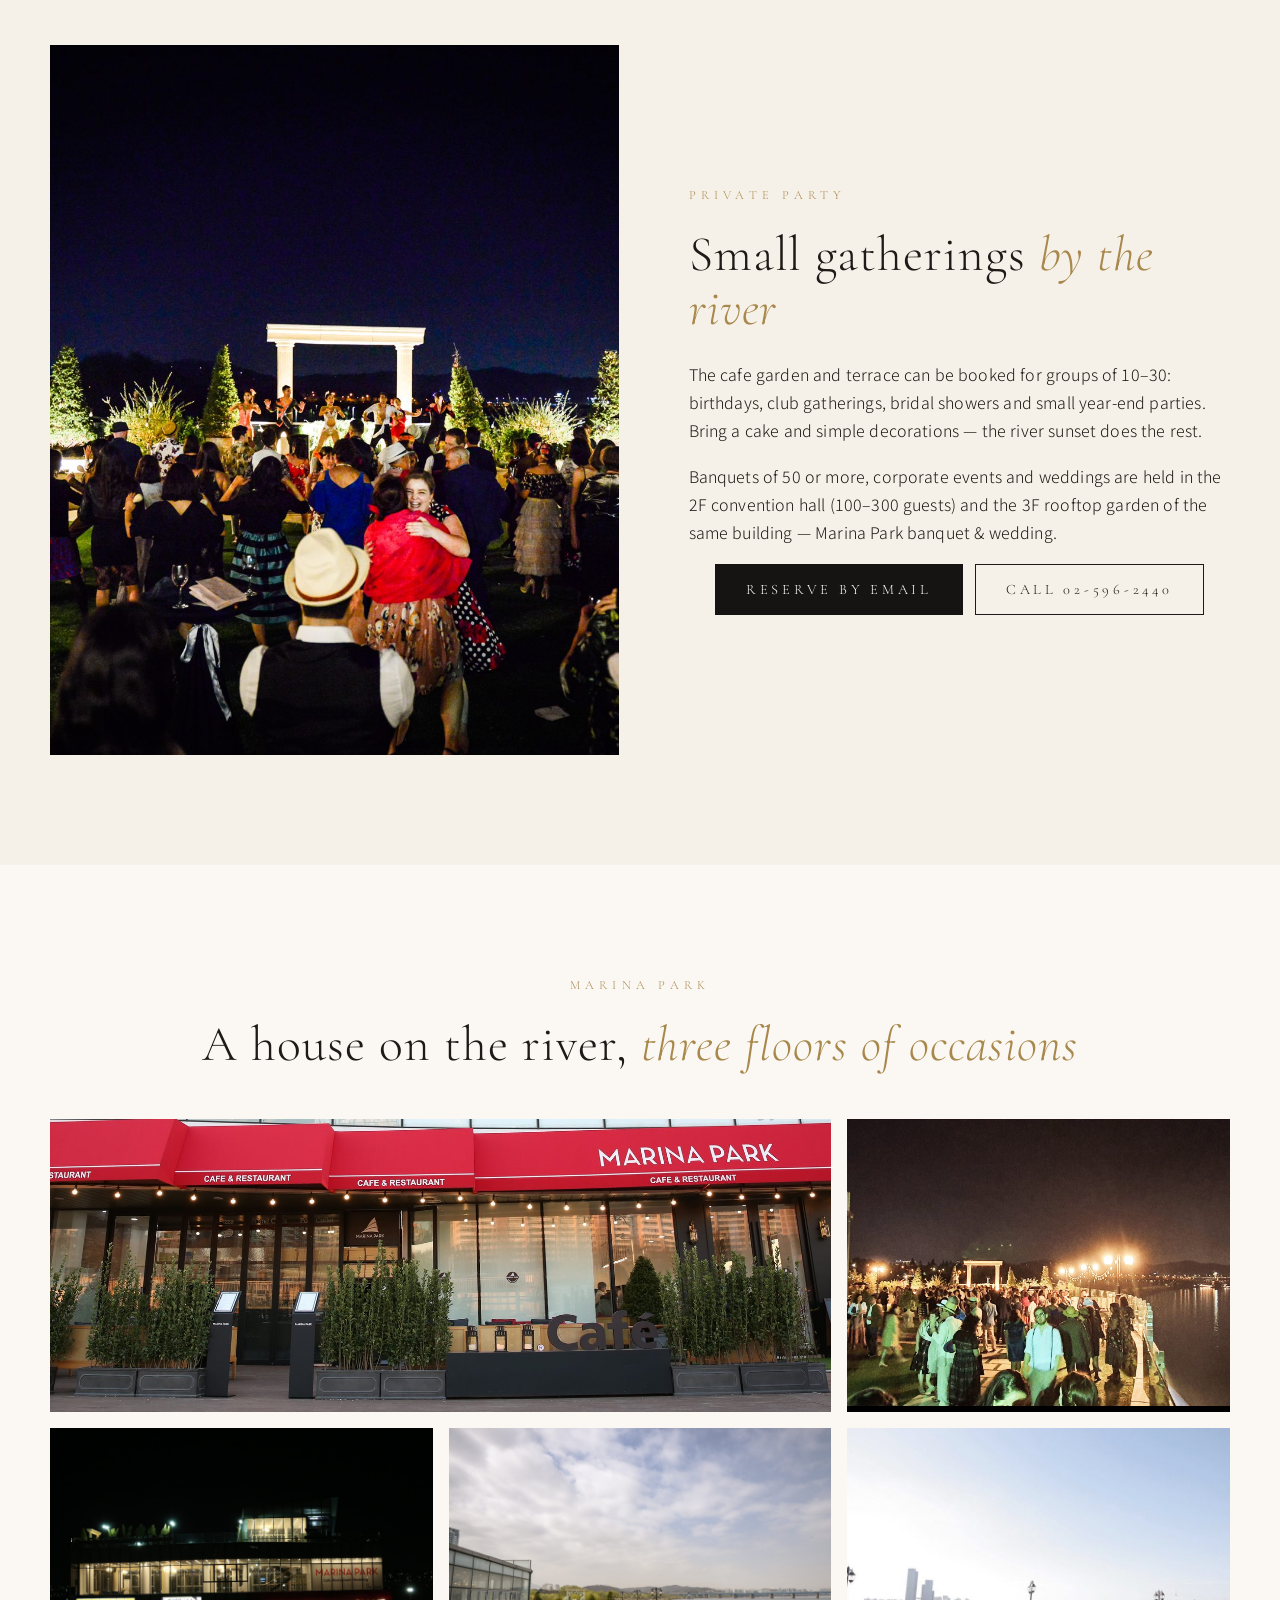
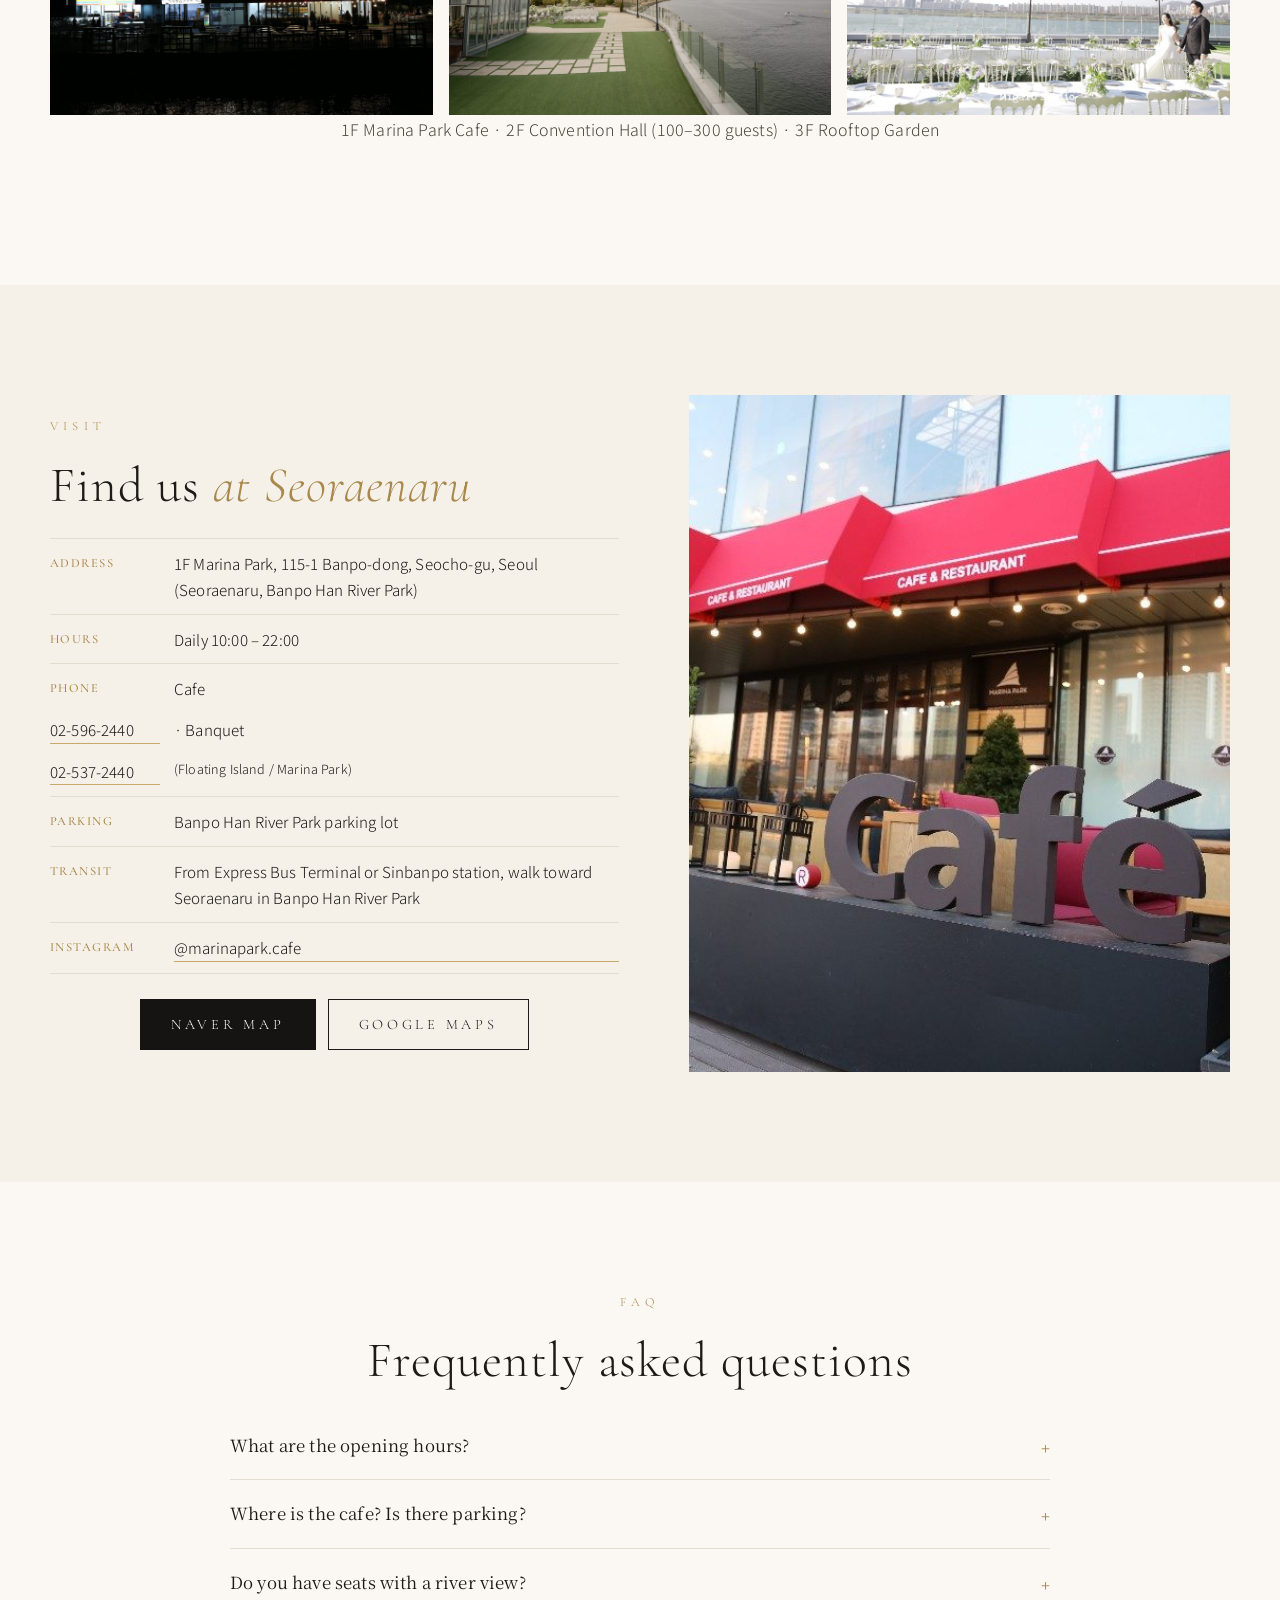
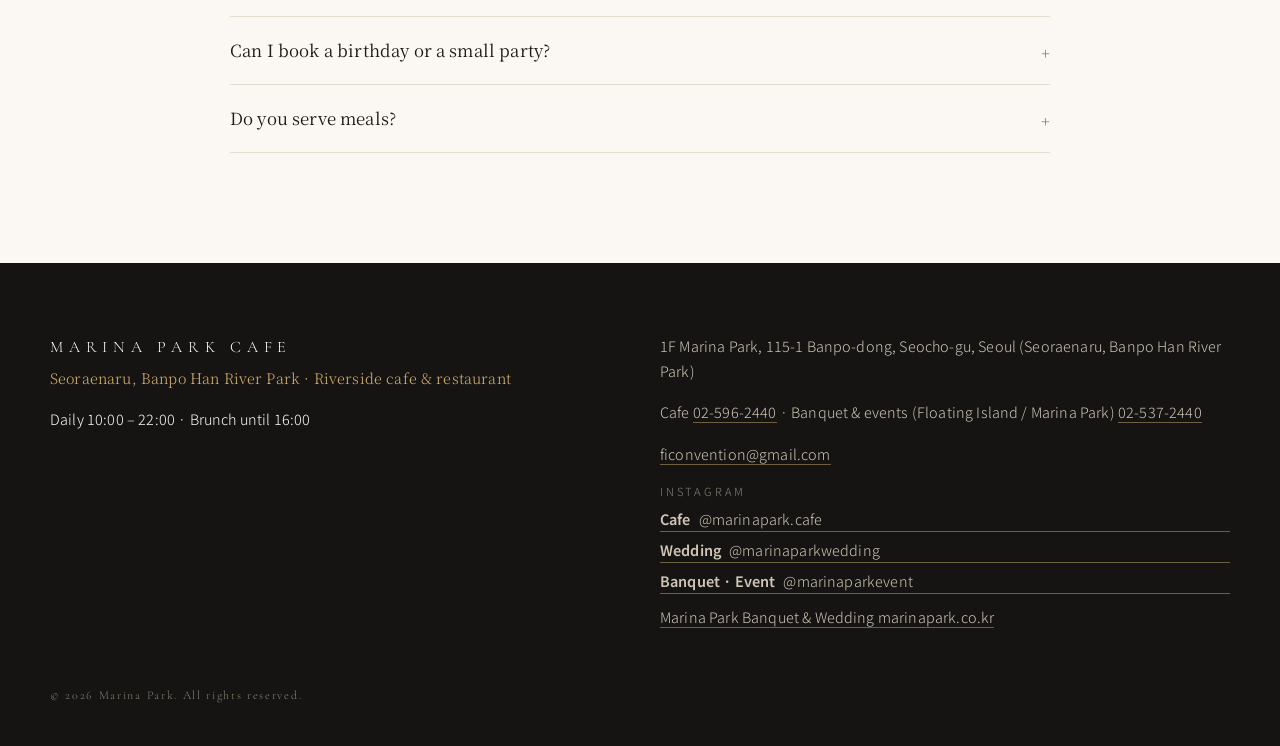
==== commit 9932c493: "Cafe phone 02-596-2440; banquet 02-537-2440 labelled Floating Island / Marina Park Co-Authored-By: C" ====
--- a/en.html
+++ b/en.html
@@ -23,7 +23,7 @@
 <link rel="preconnect" href="https://fonts.gstatic.com" crossorigin>
 <link href="https://fonts.googleapis.com/css2?family=Cormorant+Garamond:ital,wght@0,300;0,400;0,500;1,300;1,400&family=Noto+Serif+KR:wght@300;400;600&family=Noto+Sans+KR:wght@300;400;500&display=swap" rel="stylesheet">
 <link rel="stylesheet" href="css/style.css?v=3">
-<script type="application/ld+json">{"@context": "https://schema.org", "@type": ["CafeOrCoffeeShop", "Restaurant"], "name": "마리나파크 카페", "alternateName": "Marina Park Cafe", "url": "https://marinapark.cafe", "image": "https://marinapark.cafe/images/cafe-13.jpg", "telephone": "+82-2-537-2440", "email": "ficonvention@gmail.com", "servesCuisine": ["Coffee", "Italian", "Dessert", "Brunch", "Wine", "Beer"], "priceRange": "₩₩", "address": {"@type": "PostalAddress", "streetAddress": "반포동 115-1 마리나파크 1층 (서래나루, 반포한강공원)", "addressLocality": "서초구", "addressRegion": "서울특별시", "addressCountry": "KR"}, "geo": {"@type": "GeoCoordinates", "latitude": 37.5116, "longitude": 126.9971}, "openingHoursSpecification": [{"@type": "OpeningHoursSpecification", "dayOfWeek": ["Monday", "Tuesday", "Wednesday", "Thursday", "Friday", "Saturday", "Sunday"], "opens": "10:00", "closes": "22:00"}], "hasMenu": "https://marinapark.cafe/menu.html", "sameAs": ["https://www.instagram.com/marinapark.cafe", "https://marinapark.co.kr"], "amenityFeature": [{"@type": "LocationFeatureSpecification", "name": "Han River view terrace", "value": true}, {"@type": "LocationFeatureSpecification", "name": "Private party (10–30 guests)", "value": true}, {"@type": "LocationFeatureSpecification", "name": "Parking (Banpo Han River Park)", "value": true}], "parentOrganization": {"@type": "Organization", "name": "마리나파크 Marina Park", "url": "https://marinapark.co.kr"}}</script>
+<script type="application/ld+json">{"@context": "https://schema.org", "@type": ["CafeOrCoffeeShop", "Restaurant"], "name": "마리나파크 카페", "alternateName": "Marina Park Cafe", "url": "https://marinapark.cafe", "image": "https://marinapark.cafe/images/cafe-13.jpg", "telephone": "+82-2-596-2440", "email": "ficonvention@gmail.com", "servesCuisine": ["Coffee", "Italian", "Dessert", "Brunch", "Wine", "Beer"], "priceRange": "₩₩", "address": {"@type": "PostalAddress", "streetAddress": "반포동 115-1 마리나파크 1층 (서래나루, 반포한강공원)", "addressLocality": "서초구", "addressRegion": "서울특별시", "addressCountry": "KR"}, "geo": {"@type": "GeoCoordinates", "latitude": 37.5116, "longitude": 126.9971}, "openingHoursSpecification": [{"@type": "OpeningHoursSpecification", "dayOfWeek": ["Monday", "Tuesday", "Wednesday", "Thursday", "Friday", "Saturday", "Sunday"], "opens": "10:00", "closes": "22:00"}], "hasMenu": "https://marinapark.cafe/menu.html", "sameAs": ["https://www.instagram.com/marinapark.cafe", "https://marinapark.co.kr"], "amenityFeature": [{"@type": "LocationFeatureSpecification", "name": "Han River view terrace", "value": true}, {"@type": "LocationFeatureSpecification", "name": "Private party (10–30 guests)", "value": true}, {"@type": "LocationFeatureSpecification", "name": "Parking (Banpo Han River Park)", "value": true}], "parentOrganization": {"@type": "Organization", "name": "마리나파크 Marina Park", "url": "https://marinapark.co.kr"}}</script>
 <script type="application/ld+json">{"@context": "https://schema.org", "@type": "FAQPage", "mainEntity": [{"@type": "Question", "name": "What are the opening hours?", "acceptedAnswer": {"@type": "Answer", "text": "We are open daily 10:00 – 22:00. Brunch sets are served until 16:00. On days with private events, part of the space may be reserved."}}, {"@type": "Question", "name": "Where is the cafe? Is there parking?", "acceptedAnswer": {"@type": "Answer", "text": "On the ground floor of Marina Park at Seoraenaru, Banpo Han River Park (115-1 Banpo-dong, Seocho-gu, Seoul). Use the Banpo Han River Park parking lot — a short walk along the river."}}, {"@type": "Question", "name": "Do you have seats with a river view?", "acceptedAnswer": {"@type": "Answer", "text": "The whole ground floor faces the Han River through floor-to-ceiling windows, and the outdoor terrace under the red awning looks straight onto the river and the Seoul skyline."}}, {"@type": "Question", "name": "Can I book a birthday or a small party?", "acceptedAnswer": {"@type": "Answer", "text": "Yes — the cafe garden and terrace host groups of 10–30 for birthdays, club meetings, bridal showers and small year-end parties. You may bring a cake and simple decorations. Larger events use the 2F convention hall and 3F rooftop garden of Marina Park."}}, {"@type": "Question", "name": "Do you serve meals?", "acceptedAnswer": {"@type": "Answer", "text": "Yes: pizza, pasta, pork cutlet, hamburg steak, chop steak, fried rice and more, plus a brunch set, wine, beer and highballs."}}]}</script>
 </head>
 <body>
@@ -58,7 +58,8 @@
           <li><b>Hours</b>Daily 10:00 – 22:00</li>
           <li><b>Brunch</b>until 16:00</li>
           <li><b>Location</b>Seoraenaru, Banpo-dong, Seocho-gu, Seoul · Marina Park 1F</li>
-          <li><b>Contact</b><a href="tel:+82-2-537-2440">02-537-2440</a></li>
+          <li><b>Cafe</b><a href="tel:+82-2-596-2440">02-596-2440</a></li>
+          <li><b>Banquet</b><a href="tel:+82-2-537-2440">02-537-2440</a> <small>Floating Island / Marina Park</small></li>
         </ul>
         <p class="en-summary" lang="en" hidden>Marina Park Cafe is a riverside cafe &amp; restaurant on the ground floor of Marina Park at Seoraenaru, Banpo Han River Park, Seoul. Floor-to-ceiling river views, a red-awning terrace, coffee and desserts, Italian plates, brunch until 16:00, wine, beer and highballs. Open daily 10:00–22:00.</p>
       </div>
@@ -104,7 +105,7 @@
         <h2>Small gatherings <em>by the river</em></h2>
         <p>The cafe garden and terrace can be booked for groups of 10–30: birthdays, club gatherings, bridal showers and small year-end parties. Bring a cake and simple decorations — the river sunset does the rest.</p>
         <p>Banquets of 50 or more, corporate events and weddings are held in the 2F convention hall (100–300 guests) and the 3F rooftop garden of the same building — <a href="https://marinapark.co.kr" target="_blank" rel="noopener">Marina Park banquet &amp; wedding</a>.</p>
-        <p class="hero-cta"><a class="btn btn-dark" href="mailto:ficonvention@gmail.com?subject=%5BMarina%20Park%20Cafe%5D%20Reservation%20inquiry&body=Hello%2C%20I%27d%20like%20to%20make%20a%20reservation.%0A%0A-%20Name%20%2F%20Phone%3A%20%0A-%20Date%20%26%20time%3A%20%0A-%20Number%20of%20guests%3A%20%0A-%20Occasion%20(birthday%2C%20bridal%20shower%2C%20small%20party...)%3A%20%0A-%20Requests%20(cake%2C%20decoration...)%3A%20%0A%0AThank%20you.">Reserve by email</a><a class="btn btn-ghost-dark" href="tel:+82-2-537-2440">Call 02-537-2440</a></p>
+        <p class="hero-cta"><a class="btn btn-dark" href="mailto:ficonvention@gmail.com?subject=%5BMarina%20Park%20Cafe%5D%20Reservation%20inquiry&body=Hello%2C%20I%27d%20like%20to%20make%20a%20reservation.%0A%0A-%20Name%20%2F%20Phone%3A%20%0A-%20Date%20%26%20time%3A%20%0A-%20Number%20of%20guests%3A%20%0A-%20Occasion%20(birthday%2C%20bridal%20shower%2C%20small%20party...)%3A%20%0A-%20Requests%20(cake%2C%20decoration...)%3A%20%0A%0AThank%20you.">Reserve by email</a><a class="btn btn-ghost-dark" href="tel:+82-2-596-2440">Call 02-596-2440</a></p>
       </div>
     </div>
   </section>
@@ -132,7 +133,7 @@
         <ul class="facts">
           <li><b>Address</b>1F Marina Park, 115-1 Banpo-dong, Seocho-gu, Seoul (Seoraenaru, Banpo Han River Park)</li>
           <li><b>Hours</b>Daily 10:00 – 22:00</li>
-          <li><b>Phone</b><a href="tel:+82-2-537-2440">02-537-2440</a></li>
+          <li><b>Phone</b>Cafe <a href="tel:+82-2-596-2440">02-596-2440</a> · Banquet <a href="tel:+82-2-537-2440">02-537-2440</a> <small>(Floating Island / Marina Park)</small></li>
           <li><b>Parking</b>Banpo Han River Park parking lot</li>
           <li><b>Transit</b>From Express Bus Terminal or Sinbanpo station, walk toward Seoraenaru in Banpo Han River Park</li>
           <li><b>Instagram</b><a href="https://www.instagram.com/marinapark.cafe" target="_blank" rel="noopener">@marinapark.cafe</a></li>
@@ -163,7 +164,8 @@
     </div>
     <div>
       <p>1F Marina Park, 115-1 Banpo-dong, Seocho-gu, Seoul (Seoraenaru, Banpo Han River Park)</p>
-      <p>Tel <a href="tel:+82-2-537-2440">02-537-2440</a> · <a href="mailto:ficonvention@gmail.com">ficonvention@gmail.com</a></p>
+      <p>Cafe <a href="tel:+82-2-596-2440">02-596-2440</a> · Banquet &amp; events (Floating Island / Marina Park) <a href="tel:+82-2-537-2440">02-537-2440</a></p>
+      <p><a href="mailto:ficonvention@gmail.com">ficonvention@gmail.com</a></p>
       <p class="foot-insta"><span>Instagram</span>
         <a href="https://www.instagram.com/marinapark.cafe" target="_blank" rel="noopener"><b>Cafe</b> @marinapark.cafe</a>
         <a href="https://www.instagram.com/marinaparkwedding" target="_blank" rel="noopener"><b>Wedding</b> @marinaparkwedding</a>
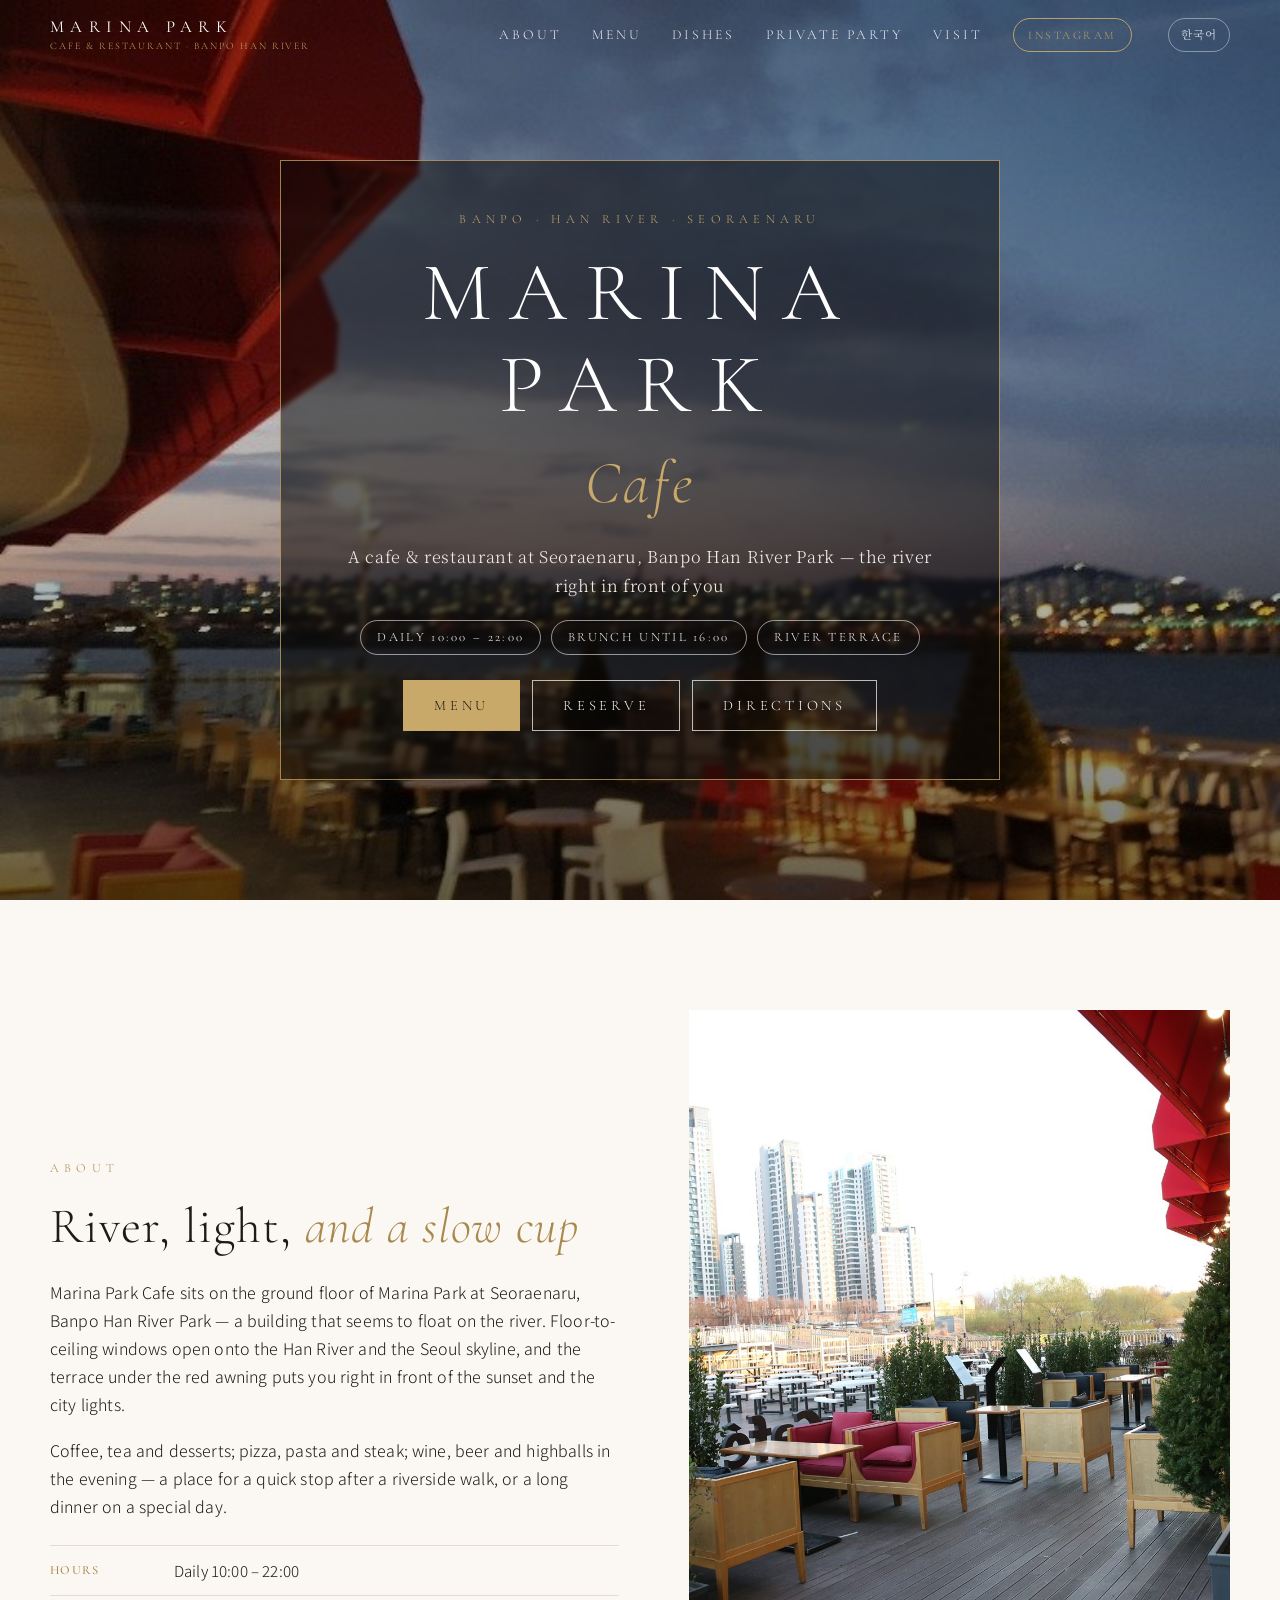
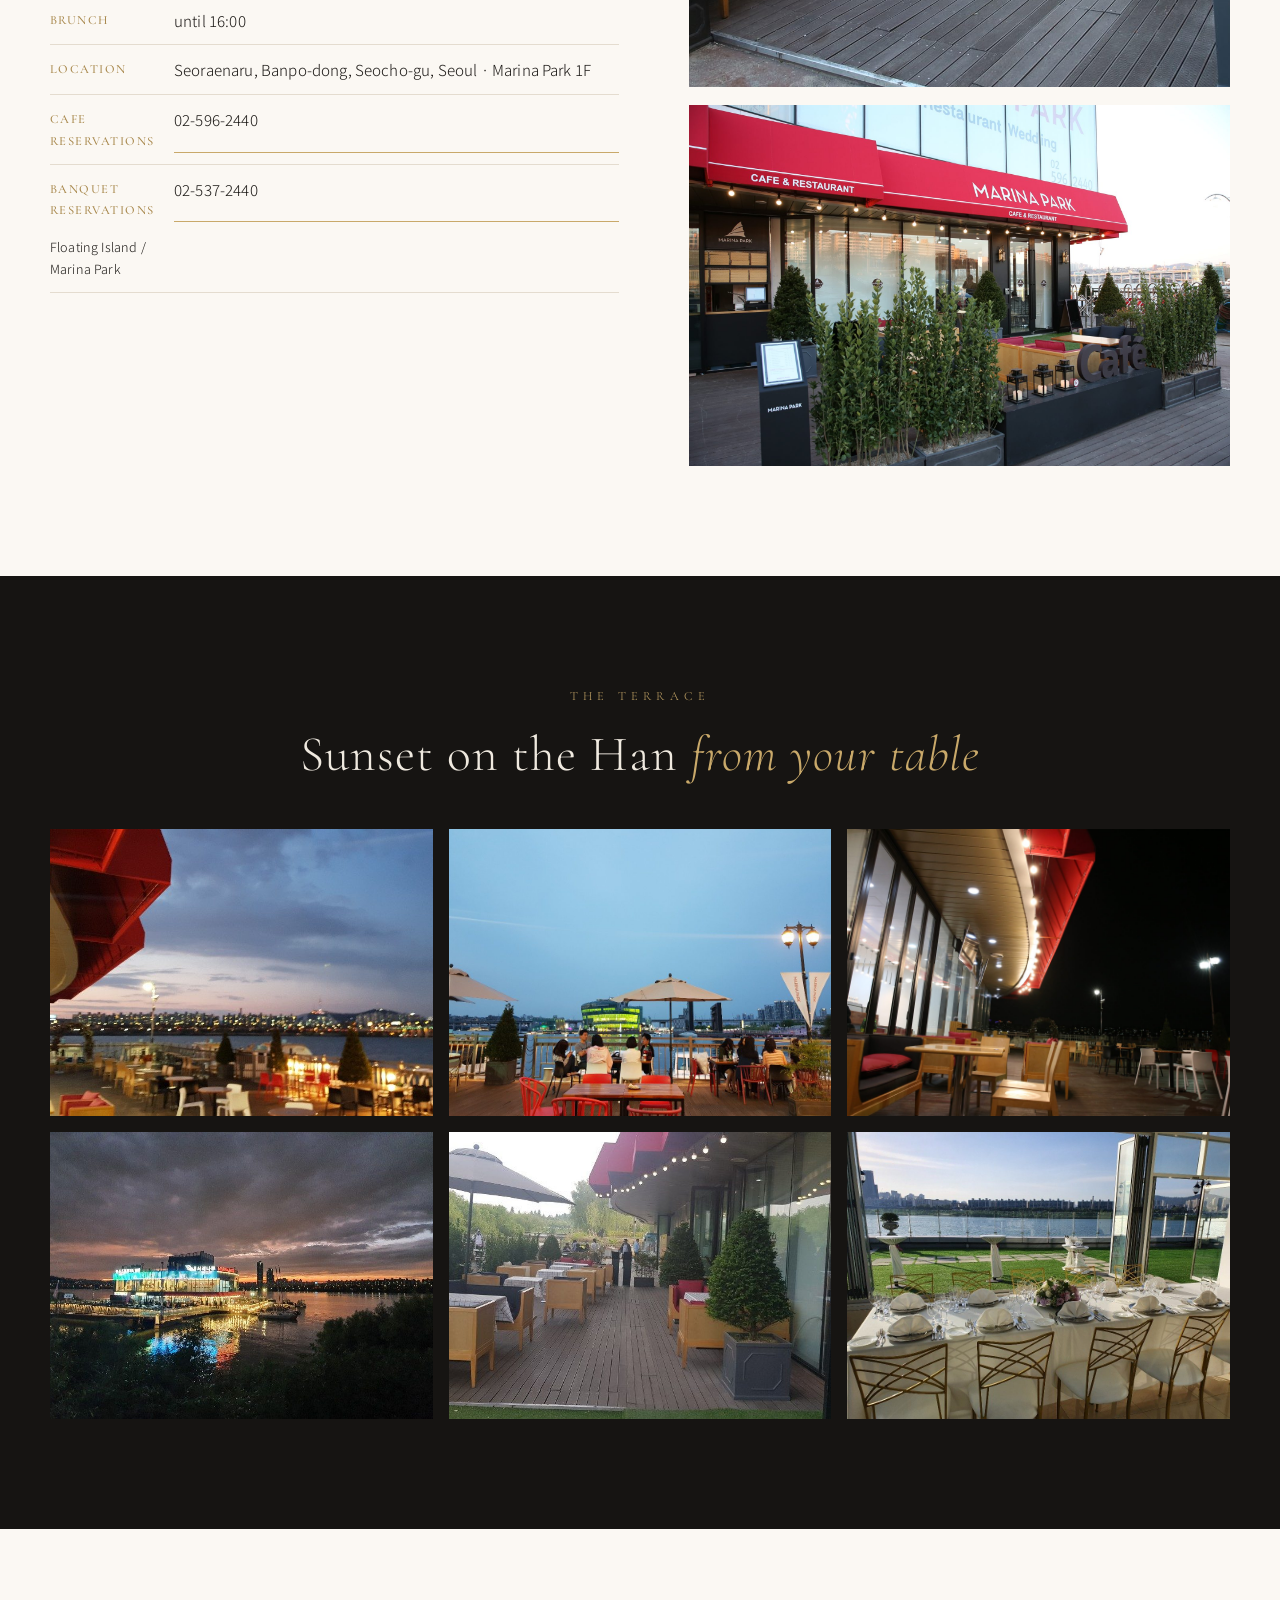
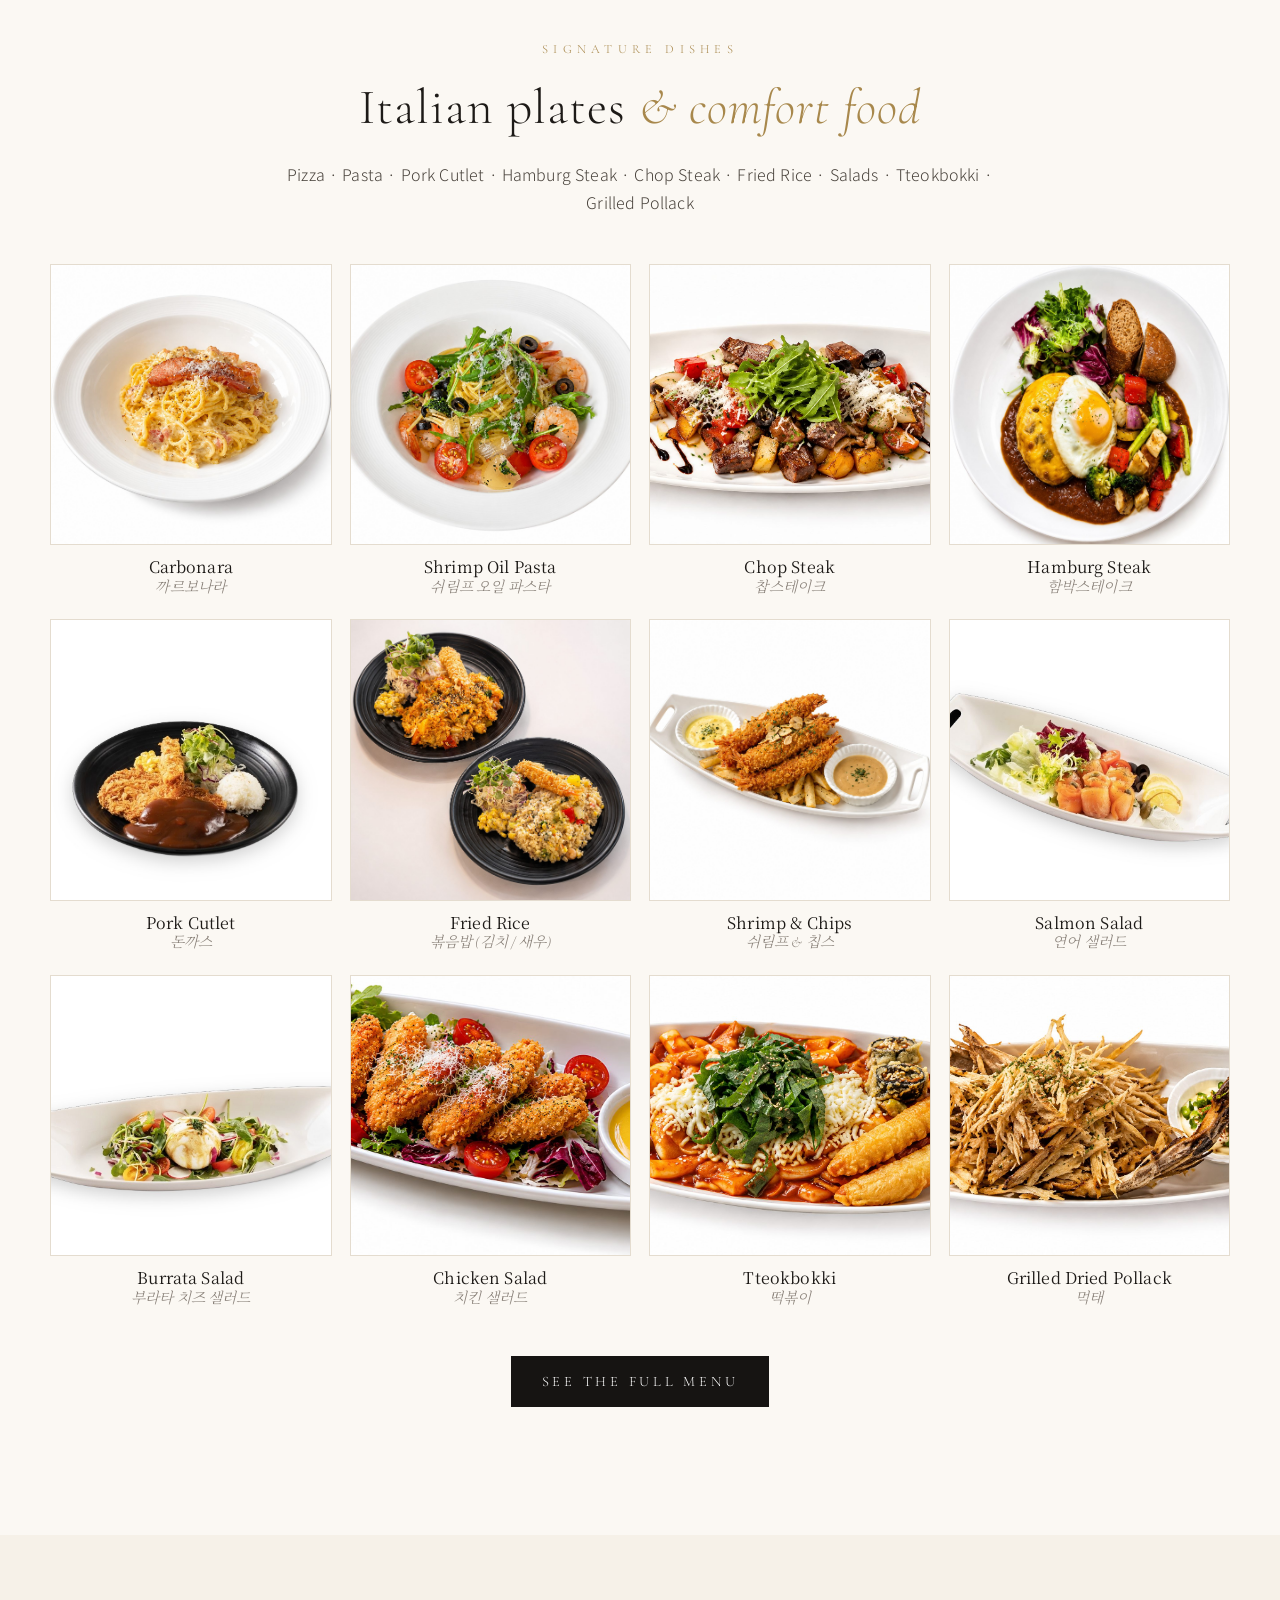
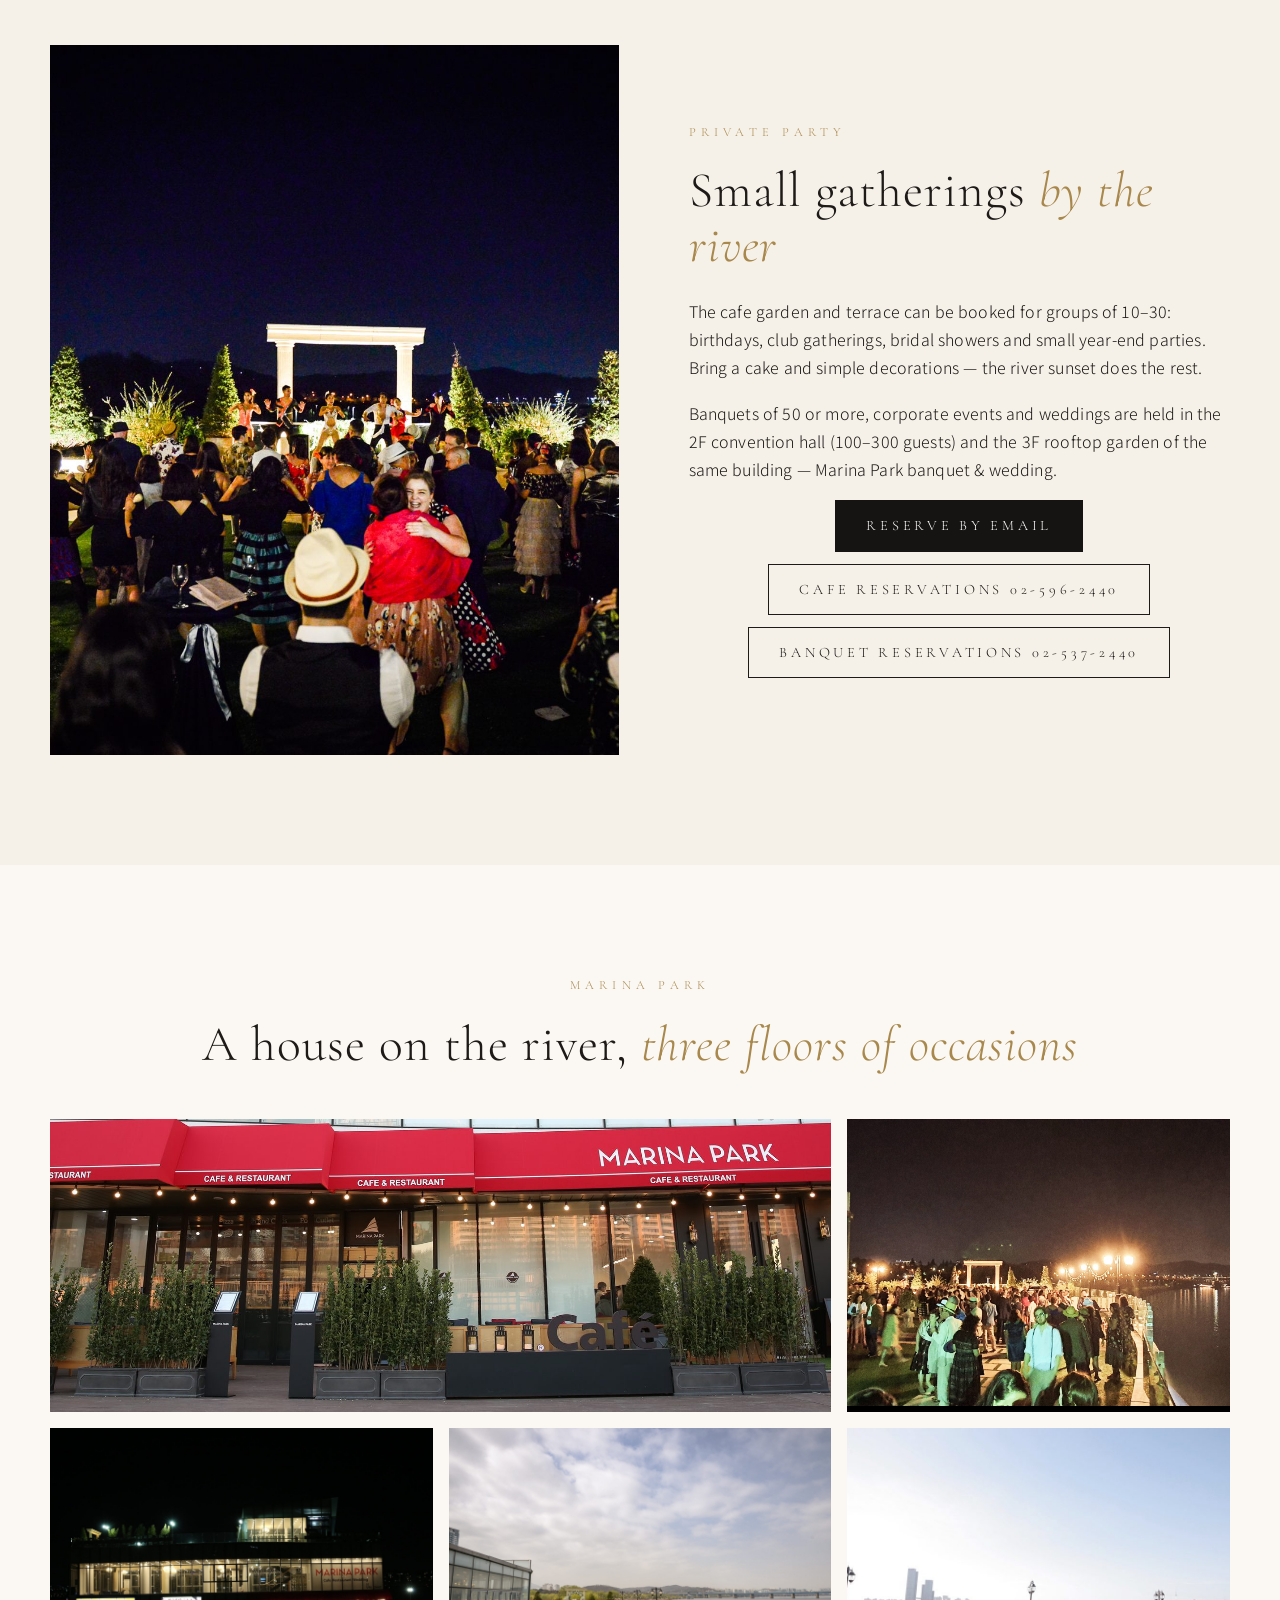
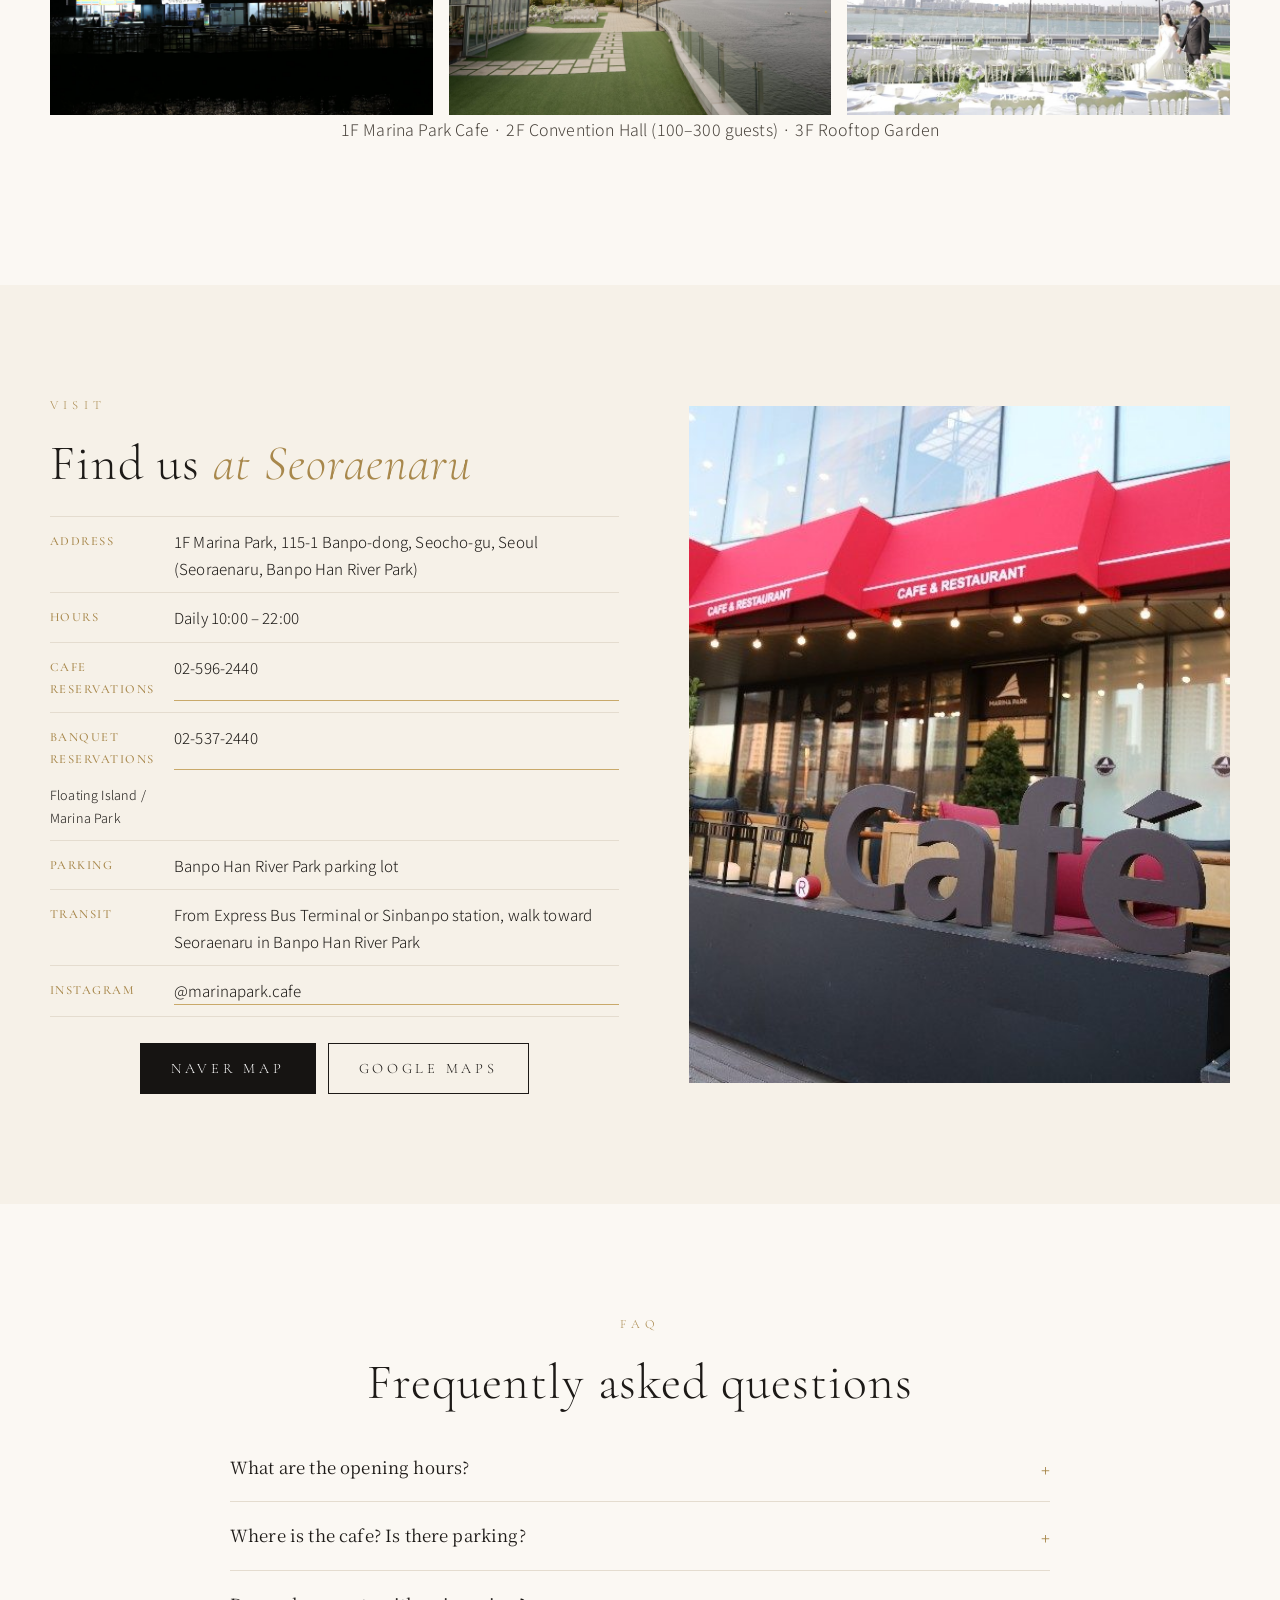
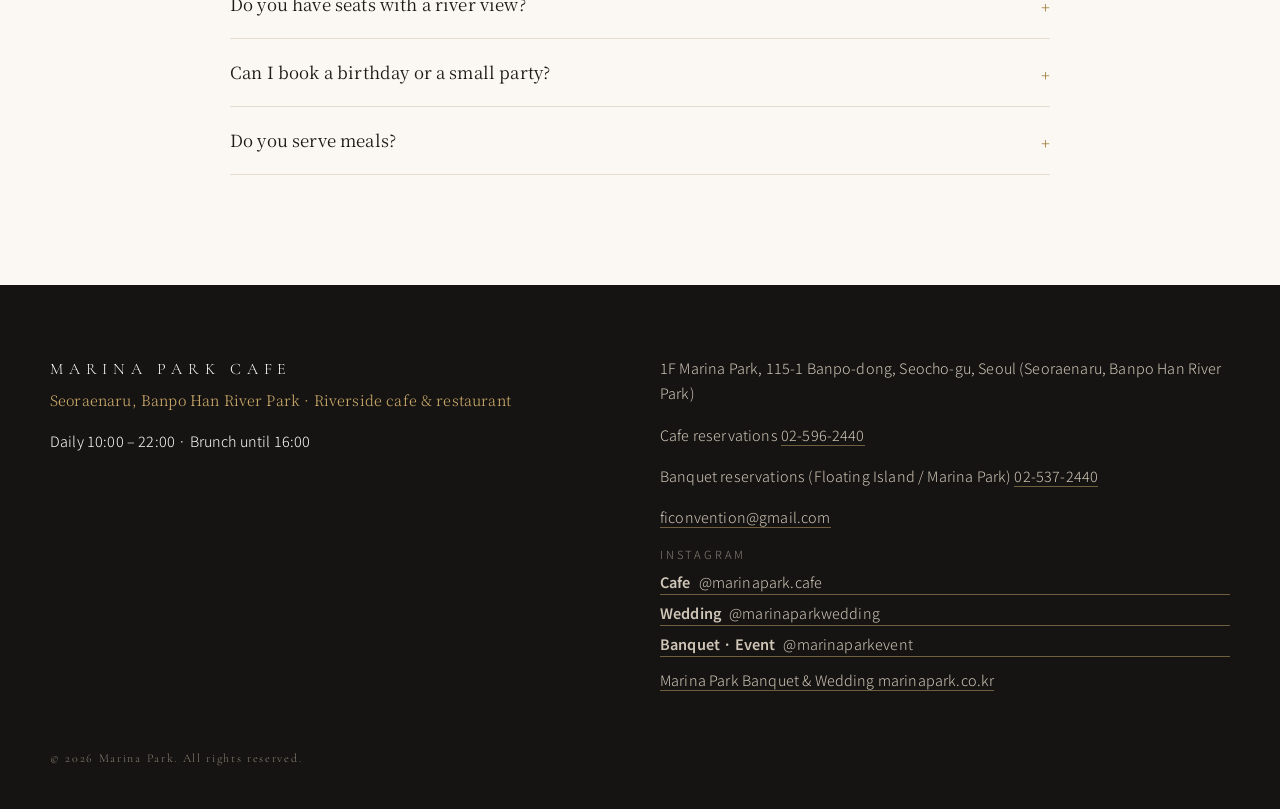
==== commit 241c992e: "Separate cafe vs banquet reservation phone numbers Co-Authored-By: Claude Fable 5.1 <noreply@anthrop" ====
--- a/en.html
+++ b/en.html
@@ -58,8 +58,8 @@
           <li><b>Hours</b>Daily 10:00 – 22:00</li>
           <li><b>Brunch</b>until 16:00</li>
           <li><b>Location</b>Seoraenaru, Banpo-dong, Seocho-gu, Seoul · Marina Park 1F</li>
-          <li><b>Cafe</b><a href="tel:+82-2-596-2440">02-596-2440</a></li>
-          <li><b>Banquet</b><a href="tel:+82-2-537-2440">02-537-2440</a> <small>Floating Island / Marina Park</small></li>
+          <li><b>Cafe reservations</b><a href="tel:+82-2-596-2440">02-596-2440</a></li>
+          <li><b>Banquet reservations</b><a href="tel:+82-2-537-2440">02-537-2440</a> <small>Floating Island / Marina Park</small></li>
         </ul>
         <p class="en-summary" lang="en" hidden>Marina Park Cafe is a riverside cafe &amp; restaurant on the ground floor of Marina Park at Seoraenaru, Banpo Han River Park, Seoul. Floor-to-ceiling river views, a red-awning terrace, coffee and desserts, Italian plates, brunch until 16:00, wine, beer and highballs. Open daily 10:00–22:00.</p>
       </div>
@@ -105,7 +105,7 @@
         <h2>Small gatherings <em>by the river</em></h2>
         <p>The cafe garden and terrace can be booked for groups of 10–30: birthdays, club gatherings, bridal showers and small year-end parties. Bring a cake and simple decorations — the river sunset does the rest.</p>
         <p>Banquets of 50 or more, corporate events and weddings are held in the 2F convention hall (100–300 guests) and the 3F rooftop garden of the same building — <a href="https://marinapark.co.kr" target="_blank" rel="noopener">Marina Park banquet &amp; wedding</a>.</p>
-        <p class="hero-cta"><a class="btn btn-dark" href="mailto:ficonvention@gmail.com?subject=%5BMarina%20Park%20Cafe%5D%20Reservation%20inquiry&body=Hello%2C%20I%27d%20like%20to%20make%20a%20reservation.%0A%0A-%20Name%20%2F%20Phone%3A%20%0A-%20Date%20%26%20time%3A%20%0A-%20Number%20of%20guests%3A%20%0A-%20Occasion%20(birthday%2C%20bridal%20shower%2C%20small%20party...)%3A%20%0A-%20Requests%20(cake%2C%20decoration...)%3A%20%0A%0AThank%20you.">Reserve by email</a><a class="btn btn-ghost-dark" href="tel:+82-2-596-2440">Call 02-596-2440</a></p>
+        <p class="hero-cta"><a class="btn btn-dark" href="mailto:ficonvention@gmail.com?subject=%5BMarina%20Park%20Cafe%5D%20Reservation%20inquiry&body=Hello%2C%20I%27d%20like%20to%20make%20a%20reservation.%0A%0A-%20Name%20%2F%20Phone%3A%20%0A-%20Date%20%26%20time%3A%20%0A-%20Number%20of%20guests%3A%20%0A-%20Occasion%20(birthday%2C%20bridal%20shower%2C%20small%20party...)%3A%20%0A-%20Requests%20(cake%2C%20decoration...)%3A%20%0A%0AThank%20you.">Reserve by email</a><a class="btn btn-ghost-dark" href="tel:+82-2-596-2440">Cafe reservations 02-596-2440</a><a class="btn btn-ghost-dark" href="tel:+82-2-537-2440">Banquet reservations 02-537-2440</a></p>
       </div>
     </div>
   </section>
@@ -133,7 +133,8 @@
         <ul class="facts">
           <li><b>Address</b>1F Marina Park, 115-1 Banpo-dong, Seocho-gu, Seoul (Seoraenaru, Banpo Han River Park)</li>
           <li><b>Hours</b>Daily 10:00 – 22:00</li>
-          <li><b>Phone</b>Cafe <a href="tel:+82-2-596-2440">02-596-2440</a> · Banquet <a href="tel:+82-2-537-2440">02-537-2440</a> <small>(Floating Island / Marina Park)</small></li>
+          <li><b>Cafe reservations</b><a href="tel:+82-2-596-2440">02-596-2440</a></li>
+          <li><b>Banquet reservations</b><a href="tel:+82-2-537-2440">02-537-2440</a> <small>Floating Island / Marina Park</small></li>
           <li><b>Parking</b>Banpo Han River Park parking lot</li>
           <li><b>Transit</b>From Express Bus Terminal or Sinbanpo station, walk toward Seoraenaru in Banpo Han River Park</li>
           <li><b>Instagram</b><a href="https://www.instagram.com/marinapark.cafe" target="_blank" rel="noopener">@marinapark.cafe</a></li>
@@ -164,7 +165,8 @@
     </div>
     <div>
       <p>1F Marina Park, 115-1 Banpo-dong, Seocho-gu, Seoul (Seoraenaru, Banpo Han River Park)</p>
-      <p>Cafe <a href="tel:+82-2-596-2440">02-596-2440</a> · Banquet &amp; events (Floating Island / Marina Park) <a href="tel:+82-2-537-2440">02-537-2440</a></p>
+      <p>Cafe reservations <a href="tel:+82-2-596-2440">02-596-2440</a></p>
+      <p>Banquet reservations (Floating Island / Marina Park) <a href="tel:+82-2-537-2440">02-537-2440</a></p>
       <p><a href="mailto:ficonvention@gmail.com">ficonvention@gmail.com</a></p>
       <p class="foot-insta"><span>Instagram</span>
         <a href="https://www.instagram.com/marinapark.cafe" target="_blank" rel="noopener"><b>Cafe</b> @marinapark.cafe</a>
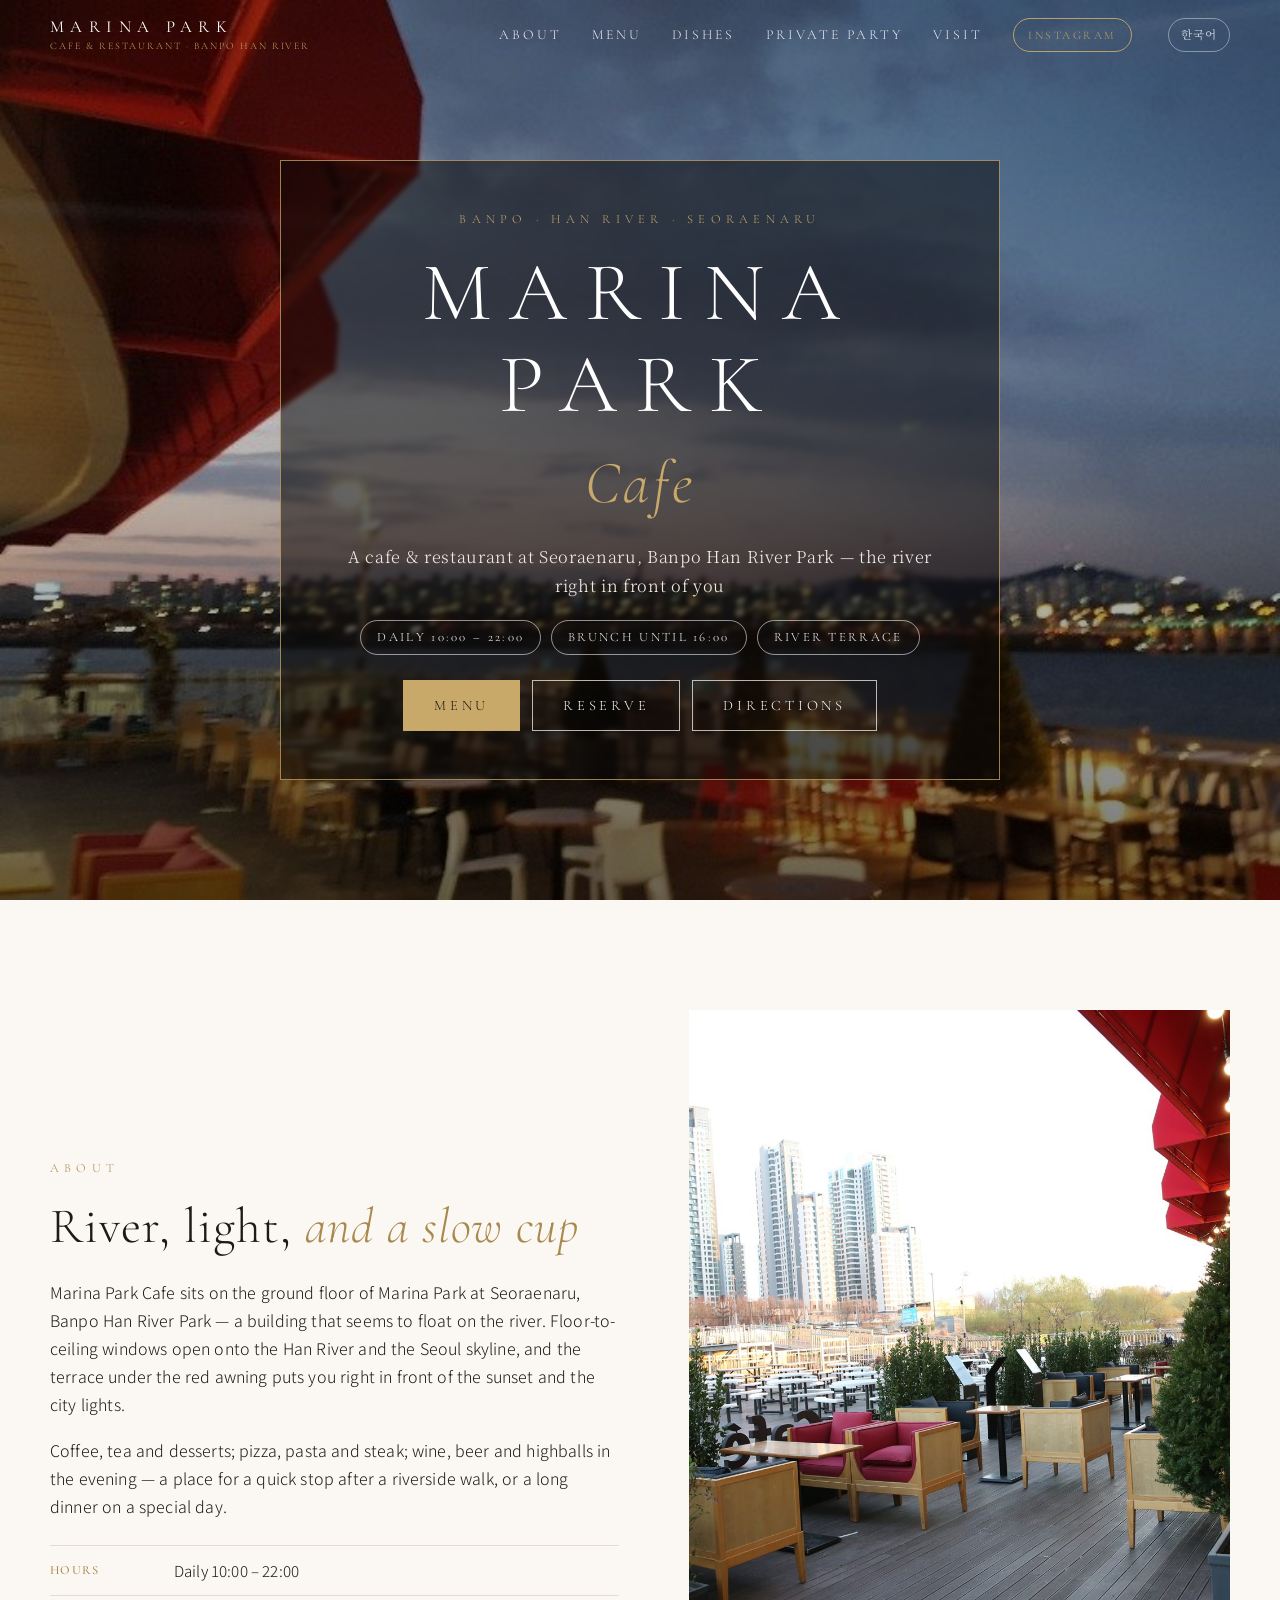
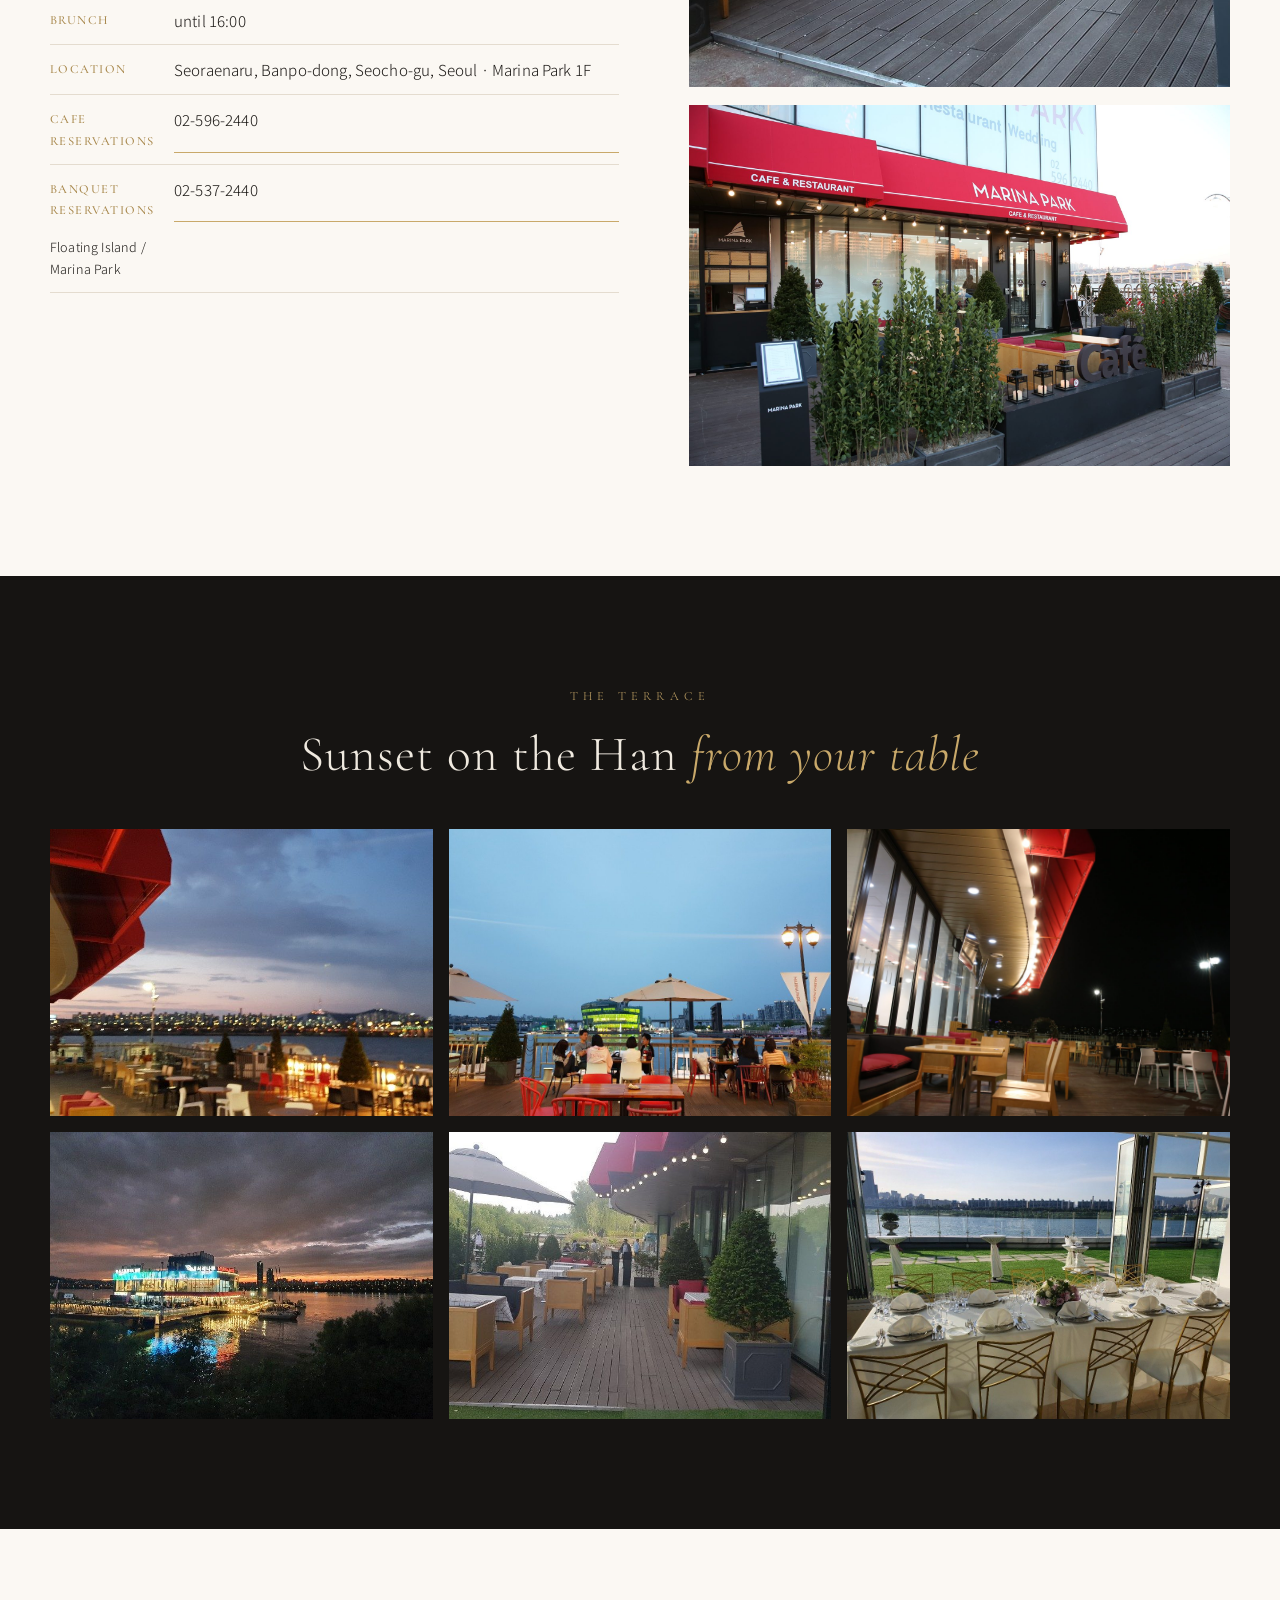
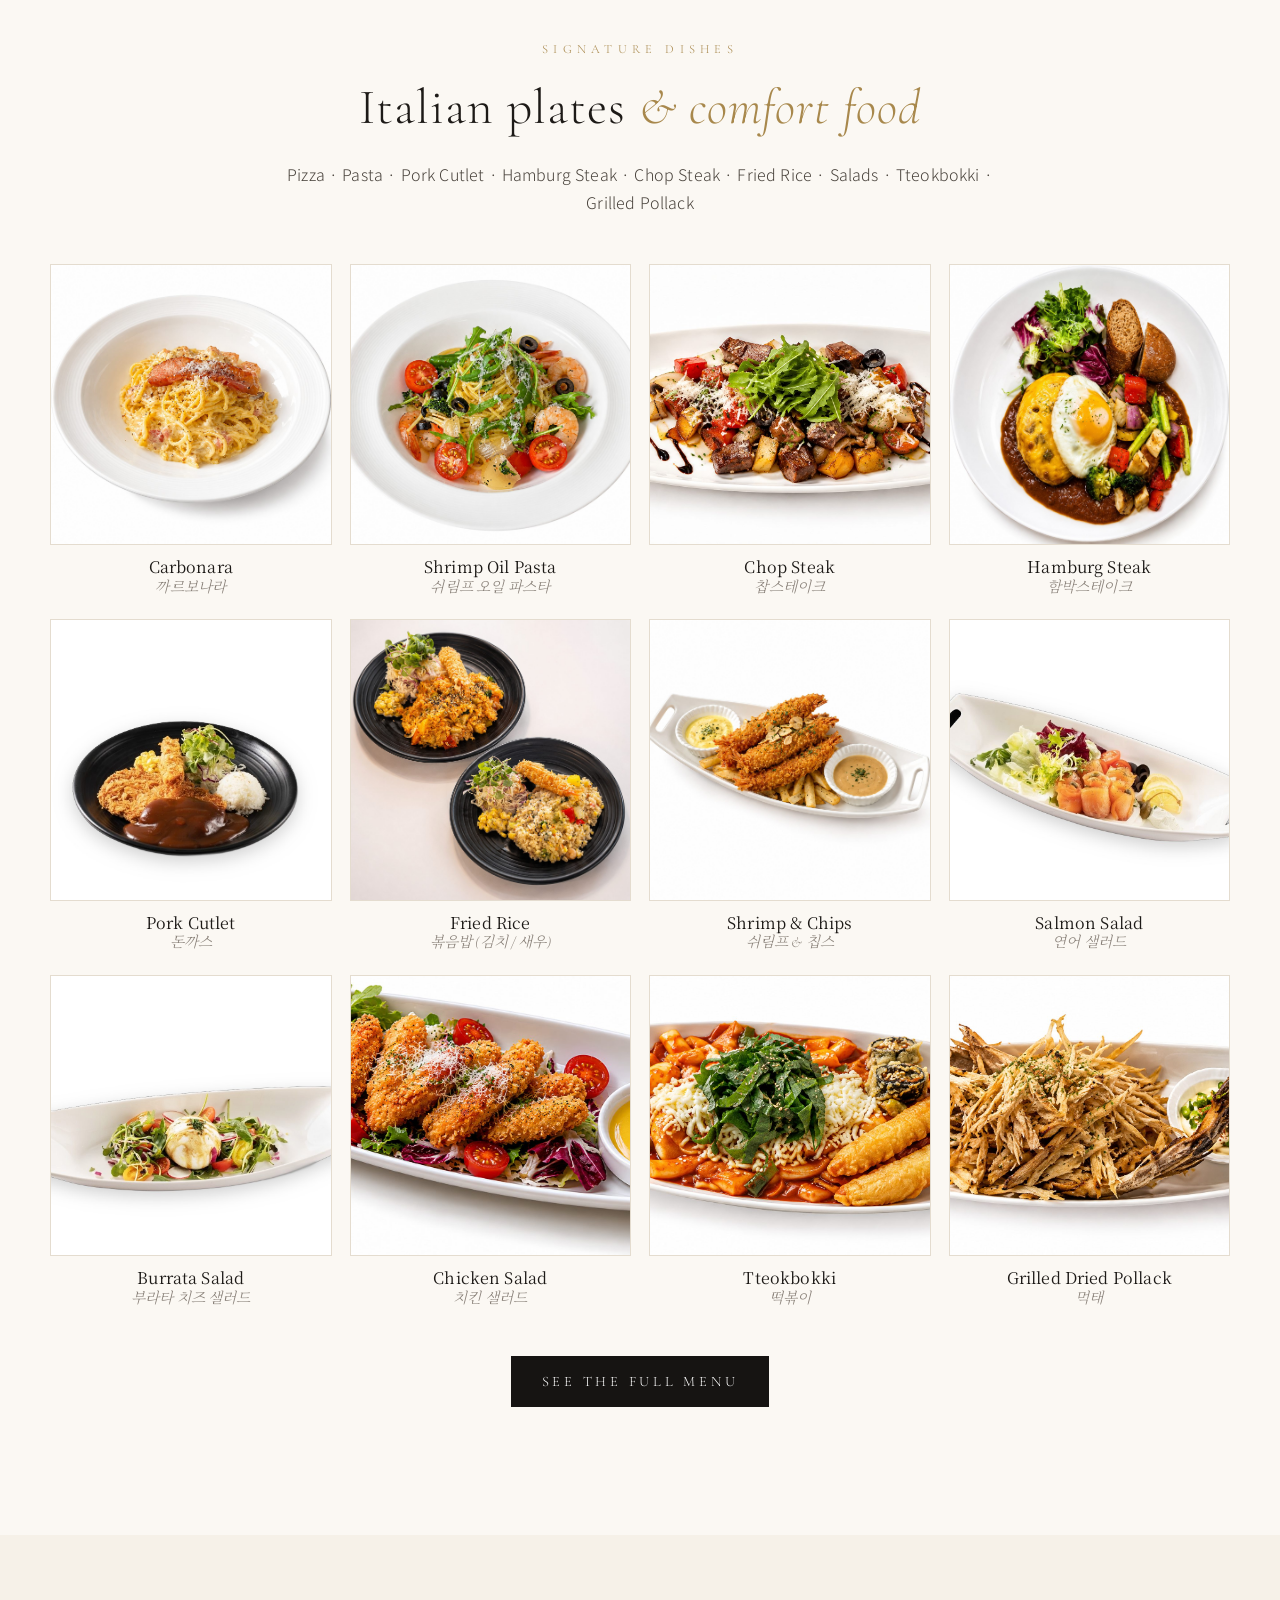
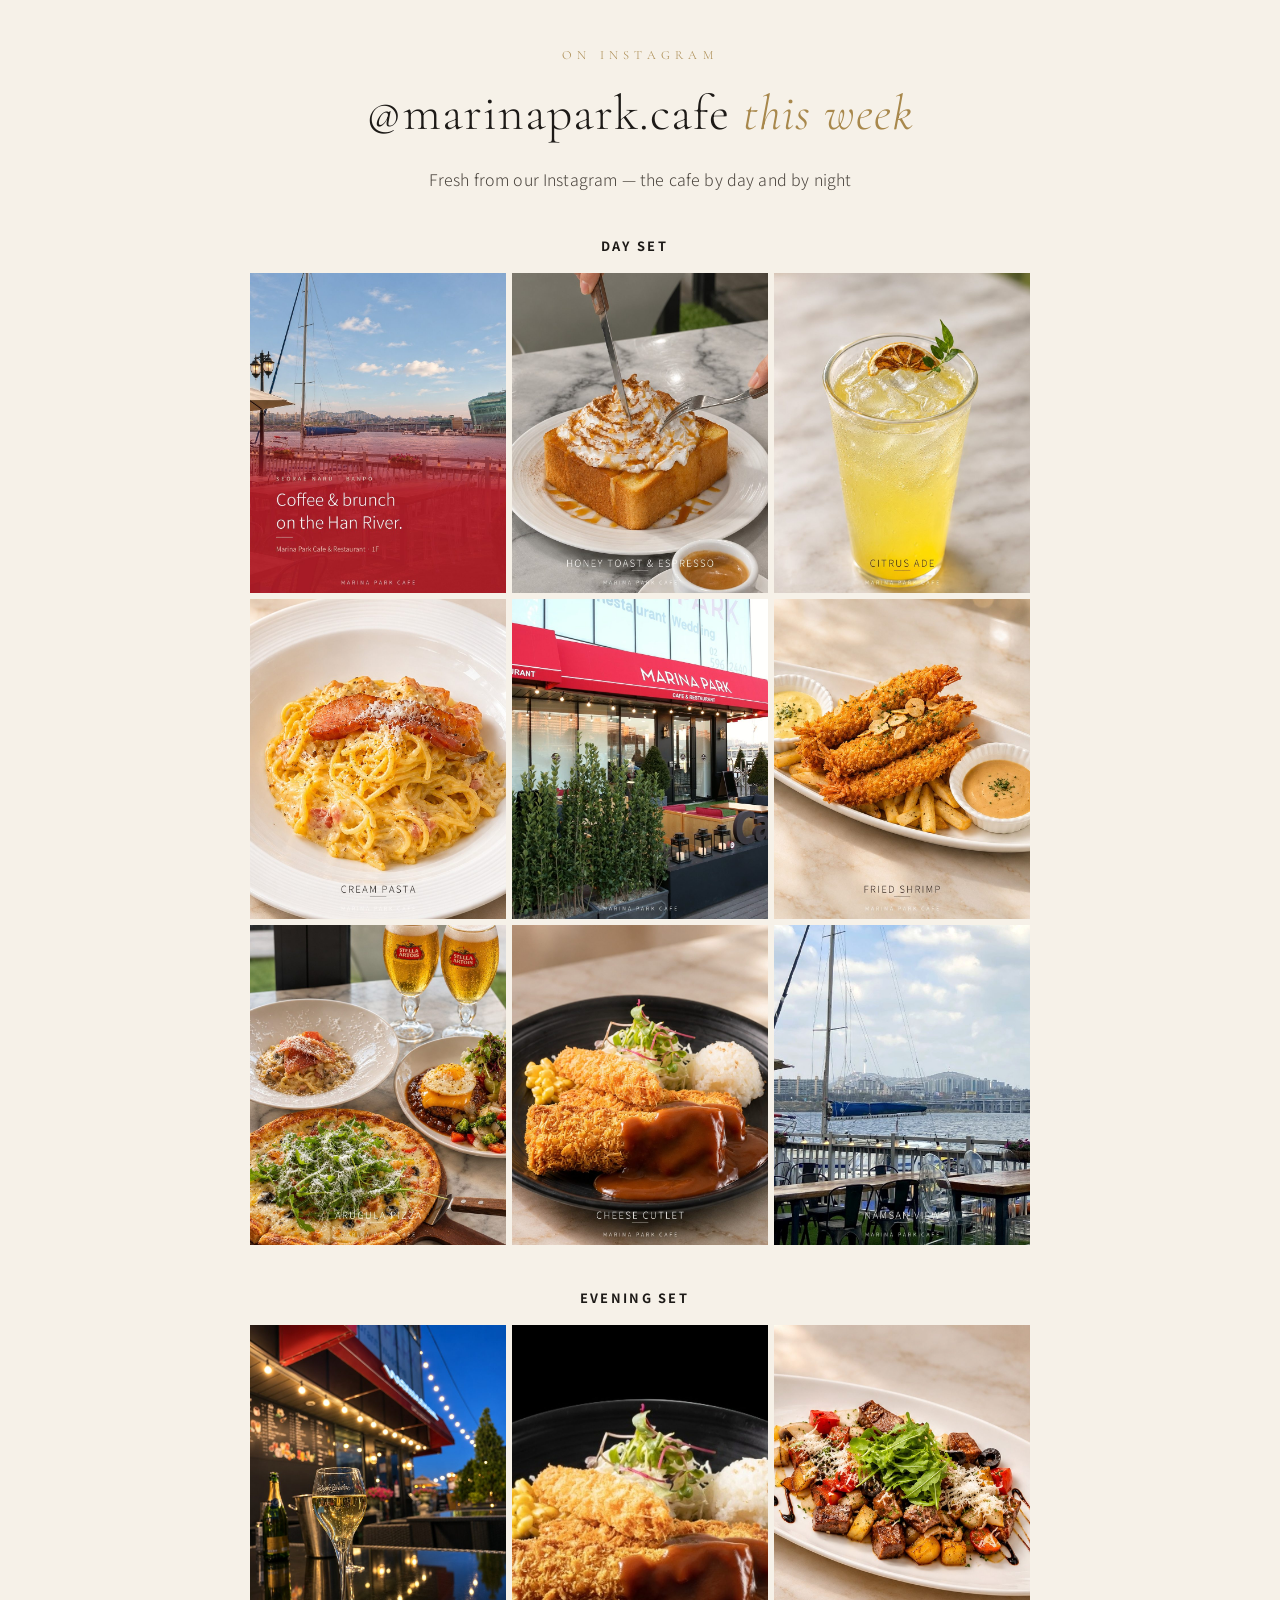
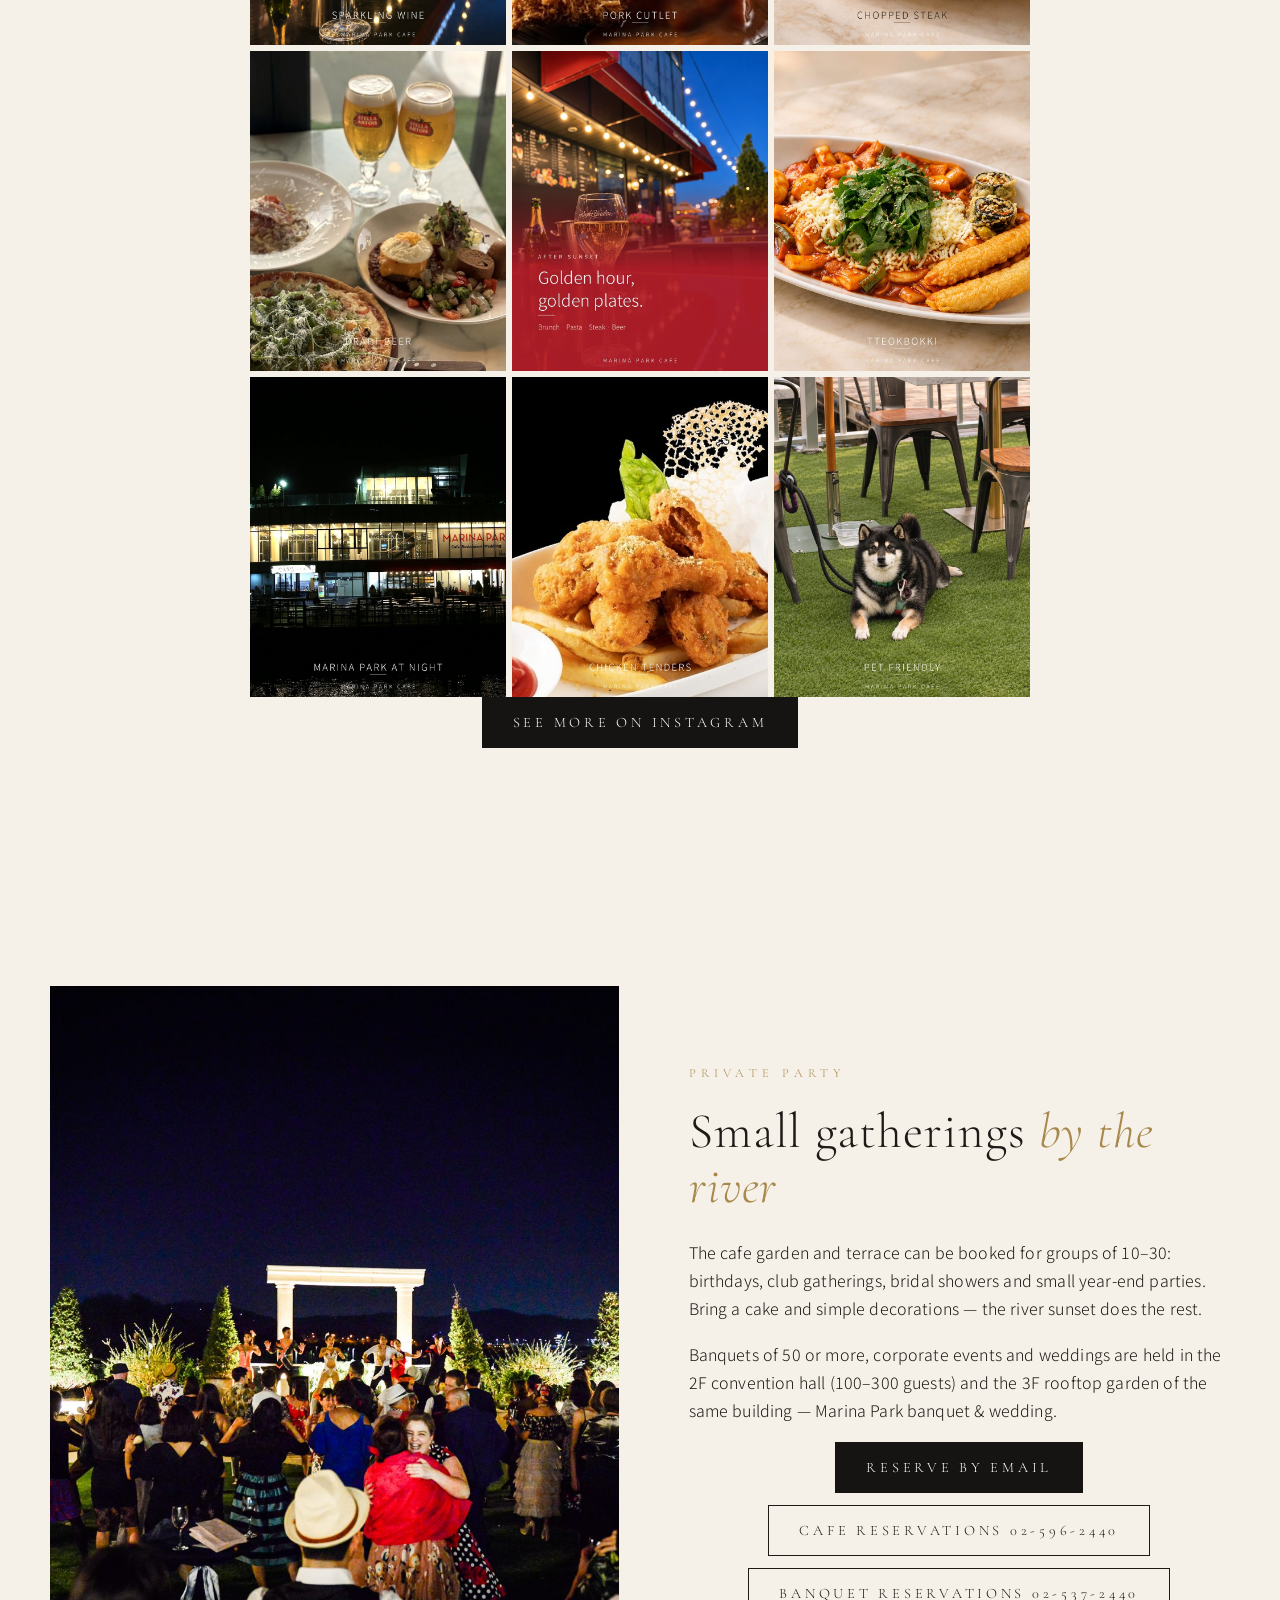
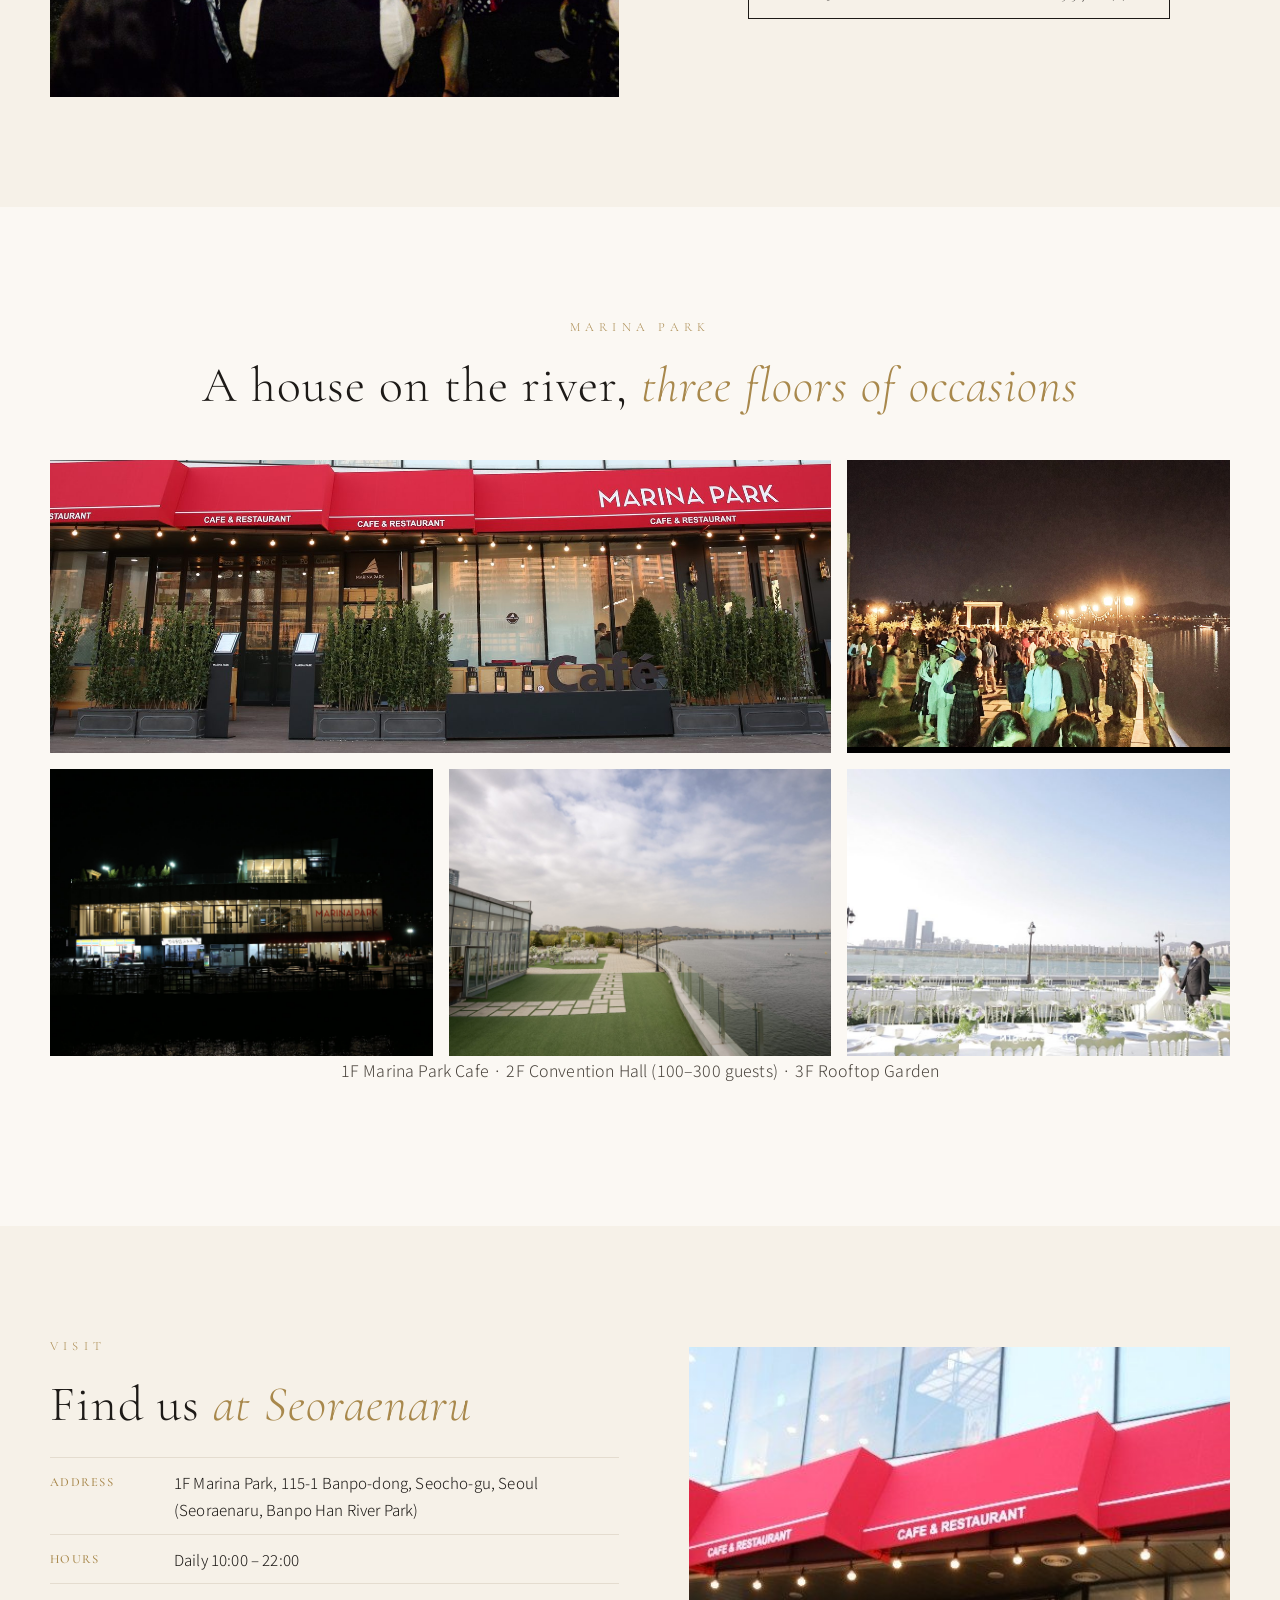
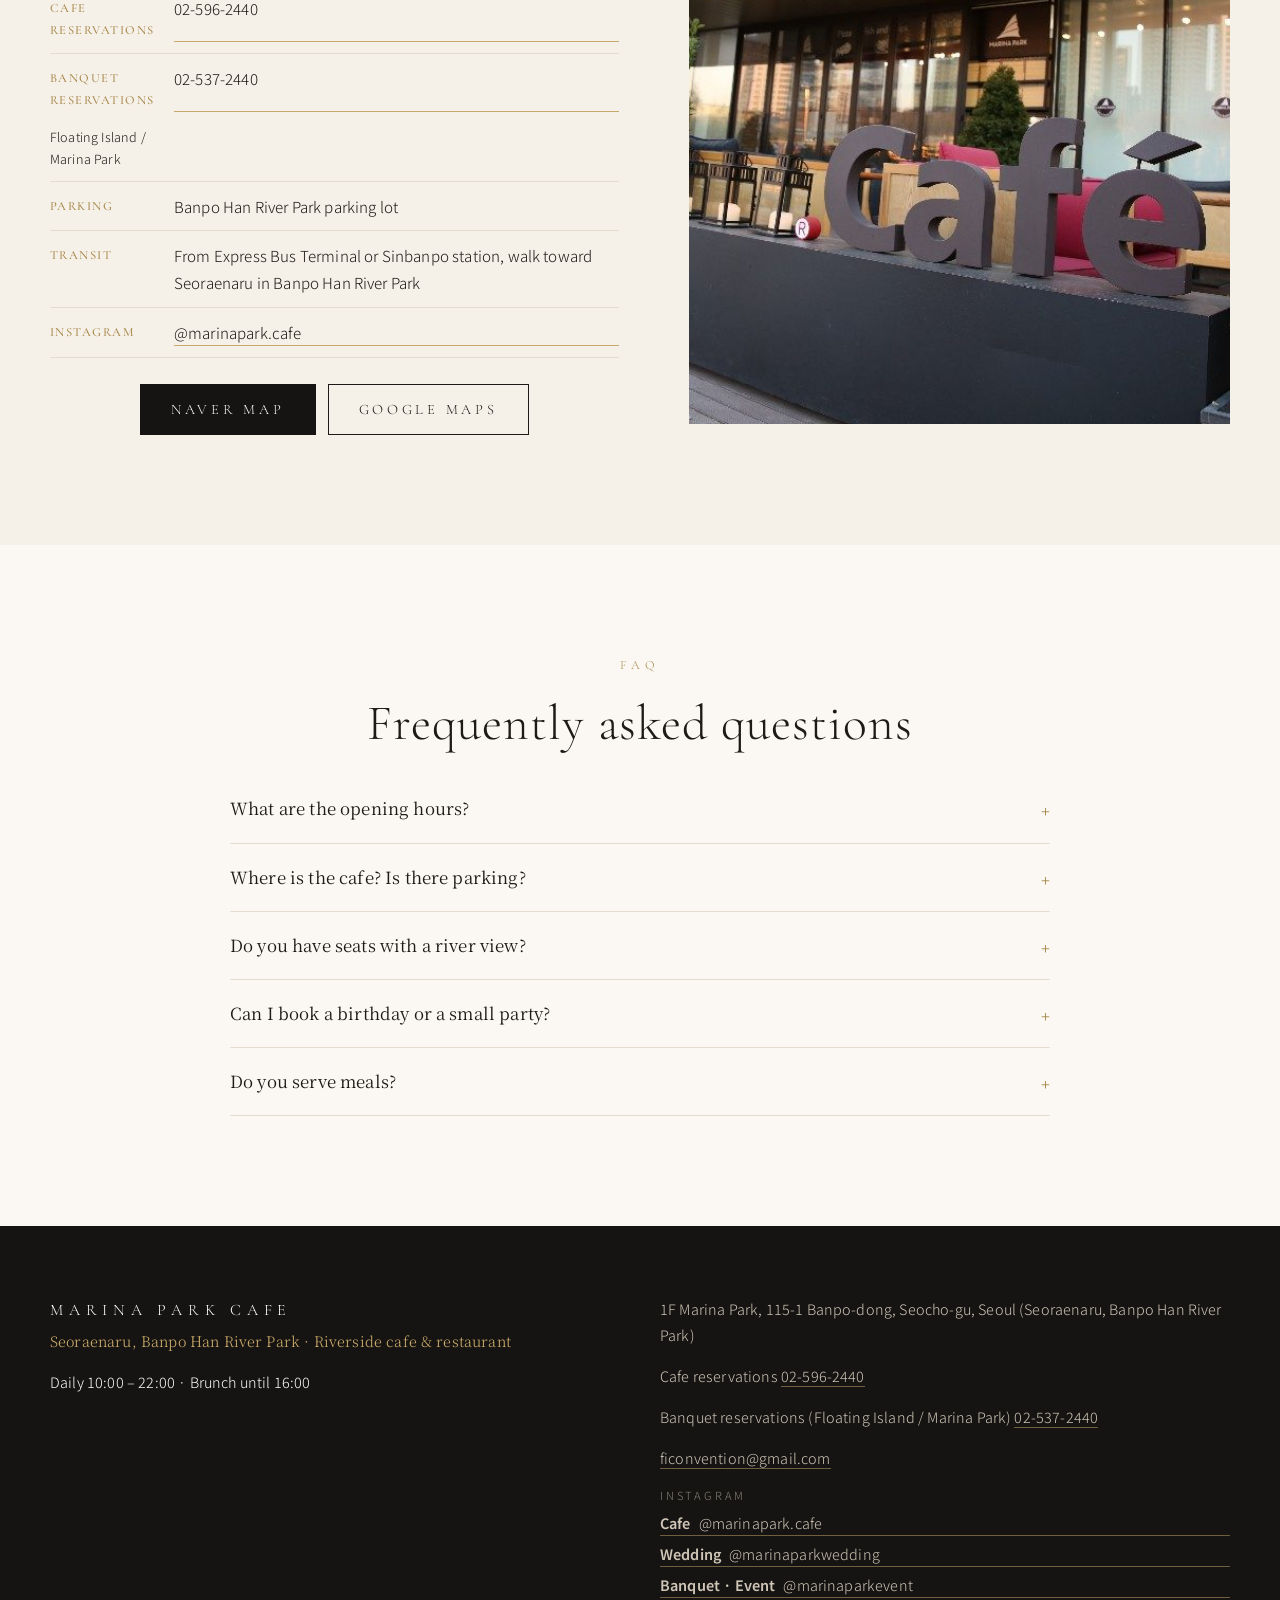
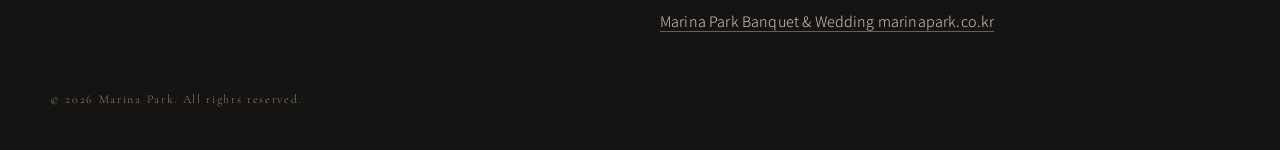
==== commit e0a986fa: "Add @marinapark.cafe Instagram sets (day + evening, 18 photos) section Co-Authored-By: Claude Opus 5" ====
--- a/en.html
+++ b/en.html
@@ -95,6 +95,16 @@
     </div>
   </section>
 
+  <section class="section section-cream" id="instagram">
+    <div class="wrap">
+      <p class="eyebrow center">ON INSTAGRAM</p>
+      <h2 class="center">@marinapark.cafe <em>this week</em></h2>
+      <p class="center sub">Fresh from our Instagram — the cafe by day and by night</p>
+      <div class="insta-set"><p class="insta-set-title"><b>Day Set</b><span></span></p><div class="insta-grid"><a href="images/insta-1-01.jpg" data-lightbox><img src="images/insta-1-01.jpg" alt="Coffee &amp; brunch on the Han River — @marinapark.cafe" loading="lazy" width="900" height="1125"></a><a href="images/insta-1-02.jpg" data-lightbox><img src="images/insta-1-02.jpg" alt="Honey Toast &amp; Espresso — @marinapark.cafe" loading="lazy" width="900" height="1125"></a><a href="images/insta-1-03.jpg" data-lightbox><img src="images/insta-1-03.jpg" alt="Citrus Ade — @marinapark.cafe" loading="lazy" width="900" height="1125"></a><a href="images/insta-1-04.jpg" data-lightbox><img src="images/insta-1-04.jpg" alt="Cream Pasta — @marinapark.cafe" loading="lazy" width="900" height="1125"></a><a href="images/insta-1-05.jpg" data-lightbox><img src="images/insta-1-05.jpg" alt="Red awning cafe front — @marinapark.cafe" loading="lazy" width="900" height="1125"></a><a href="images/insta-1-06.jpg" data-lightbox><img src="images/insta-1-06.jpg" alt="Fried Shrimp — @marinapark.cafe" loading="lazy" width="900" height="1125"></a><a href="images/insta-1-07.jpg" data-lightbox><img src="images/insta-1-07.jpg" alt="Arugula pizza, pasta &amp; draft beer — @marinapark.cafe" loading="lazy" width="900" height="1125"></a><a href="images/insta-1-08.jpg" data-lightbox><img src="images/insta-1-08.jpg" alt="Cheese Cutlet — @marinapark.cafe" loading="lazy" width="900" height="1125"></a><a href="images/insta-1-09.jpg" data-lightbox><img src="images/insta-1-09.jpg" alt="Namsan view terrace — @marinapark.cafe" loading="lazy" width="900" height="1125"></a></div></div><div class="insta-set"><p class="insta-set-title"><b>Evening Set</b><span></span></p><div class="insta-grid"><a href="images/insta-2-01.jpg" data-lightbox><img src="images/insta-2-01.jpg" alt="Sparkling wine on the night terrace — @marinapark.cafe" loading="lazy" width="900" height="1125"></a><a href="images/insta-2-02.jpg" data-lightbox><img src="images/insta-2-02.jpg" alt="Pork Cutlet — @marinapark.cafe" loading="lazy" width="900" height="1125"></a><a href="images/insta-2-03.jpg" data-lightbox><img src="images/insta-2-03.jpg" alt="Chop Steak — @marinapark.cafe" loading="lazy" width="900" height="1125"></a><a href="images/insta-2-04.jpg" data-lightbox><img src="images/insta-2-04.jpg" alt="Draft beer &amp; brunch plates — @marinapark.cafe" loading="lazy" width="900" height="1125"></a><a href="images/insta-2-05.jpg" data-lightbox><img src="images/insta-2-05.jpg" alt="Golden hour, golden plates — @marinapark.cafe" loading="lazy" width="900" height="1125"></a><a href="images/insta-2-06.jpg" data-lightbox><img src="images/insta-2-06.jpg" alt="Tteokbokki — @marinapark.cafe" loading="lazy" width="900" height="1125"></a><a href="images/insta-2-07.jpg" data-lightbox><img src="images/insta-2-07.jpg" alt="Marina Park at night — @marinapark.cafe" loading="lazy" width="900" height="1125"></a><a href="images/insta-2-08.jpg" data-lightbox><img src="images/insta-2-08.jpg" alt="Chicken Tenders — @marinapark.cafe" loading="lazy" width="900" height="1125"></a><a href="images/insta-2-09.jpg" data-lightbox><img src="images/insta-2-09.jpg" alt="Dog-friendly terrace — @marinapark.cafe" loading="lazy" width="900" height="1125"></a></div></div>
+      <p class="center"><a class="btn btn-dark" href="https://www.instagram.com/marinapark.cafe" target="_blank" rel="noopener">See more on Instagram</a></p>
+    </div>
+  </section>
+
   <section class="section section-cream" id="party">
     <div class="wrap two-col rev">
       <div class="col-media">
--- a/css/style.css
+++ b/css/style.css
@@ -168,3 +168,13 @@
 .foot-insta{display:flex;flex-direction:column;gap:.3rem;margin-bottom:.6rem}
 .foot-insta>span{font-size:.7rem;letter-spacing:.25em;text-transform:uppercase;opacity:.6}
 .foot-insta a b{font-weight:600;margin-right:.3rem}
+
+/* instagram sets */
+.insta-set{margin-top:2.6rem}
+.insta-set-title{display:flex;align-items:baseline;justify-content:center;gap:.7rem;margin:0 0 1rem;letter-spacing:.18em;text-transform:uppercase;font-size:.8rem}
+.insta-set-title span{letter-spacing:.05em;text-transform:none;opacity:.6}
+.insta-grid{display:grid;grid-template-columns:repeat(3,1fr);gap:6px;max-width:780px;margin:0 auto}
+.insta-grid a{display:block;overflow:hidden;background:#000}
+.insta-grid img{width:100%;height:auto;aspect-ratio:4/5;object-fit:cover;transition:transform .8s,opacity .4s}
+.insta-grid a:hover img{transform:scale(1.04);opacity:.92}
+@media (max-width:600px){.insta-grid{gap:3px}}
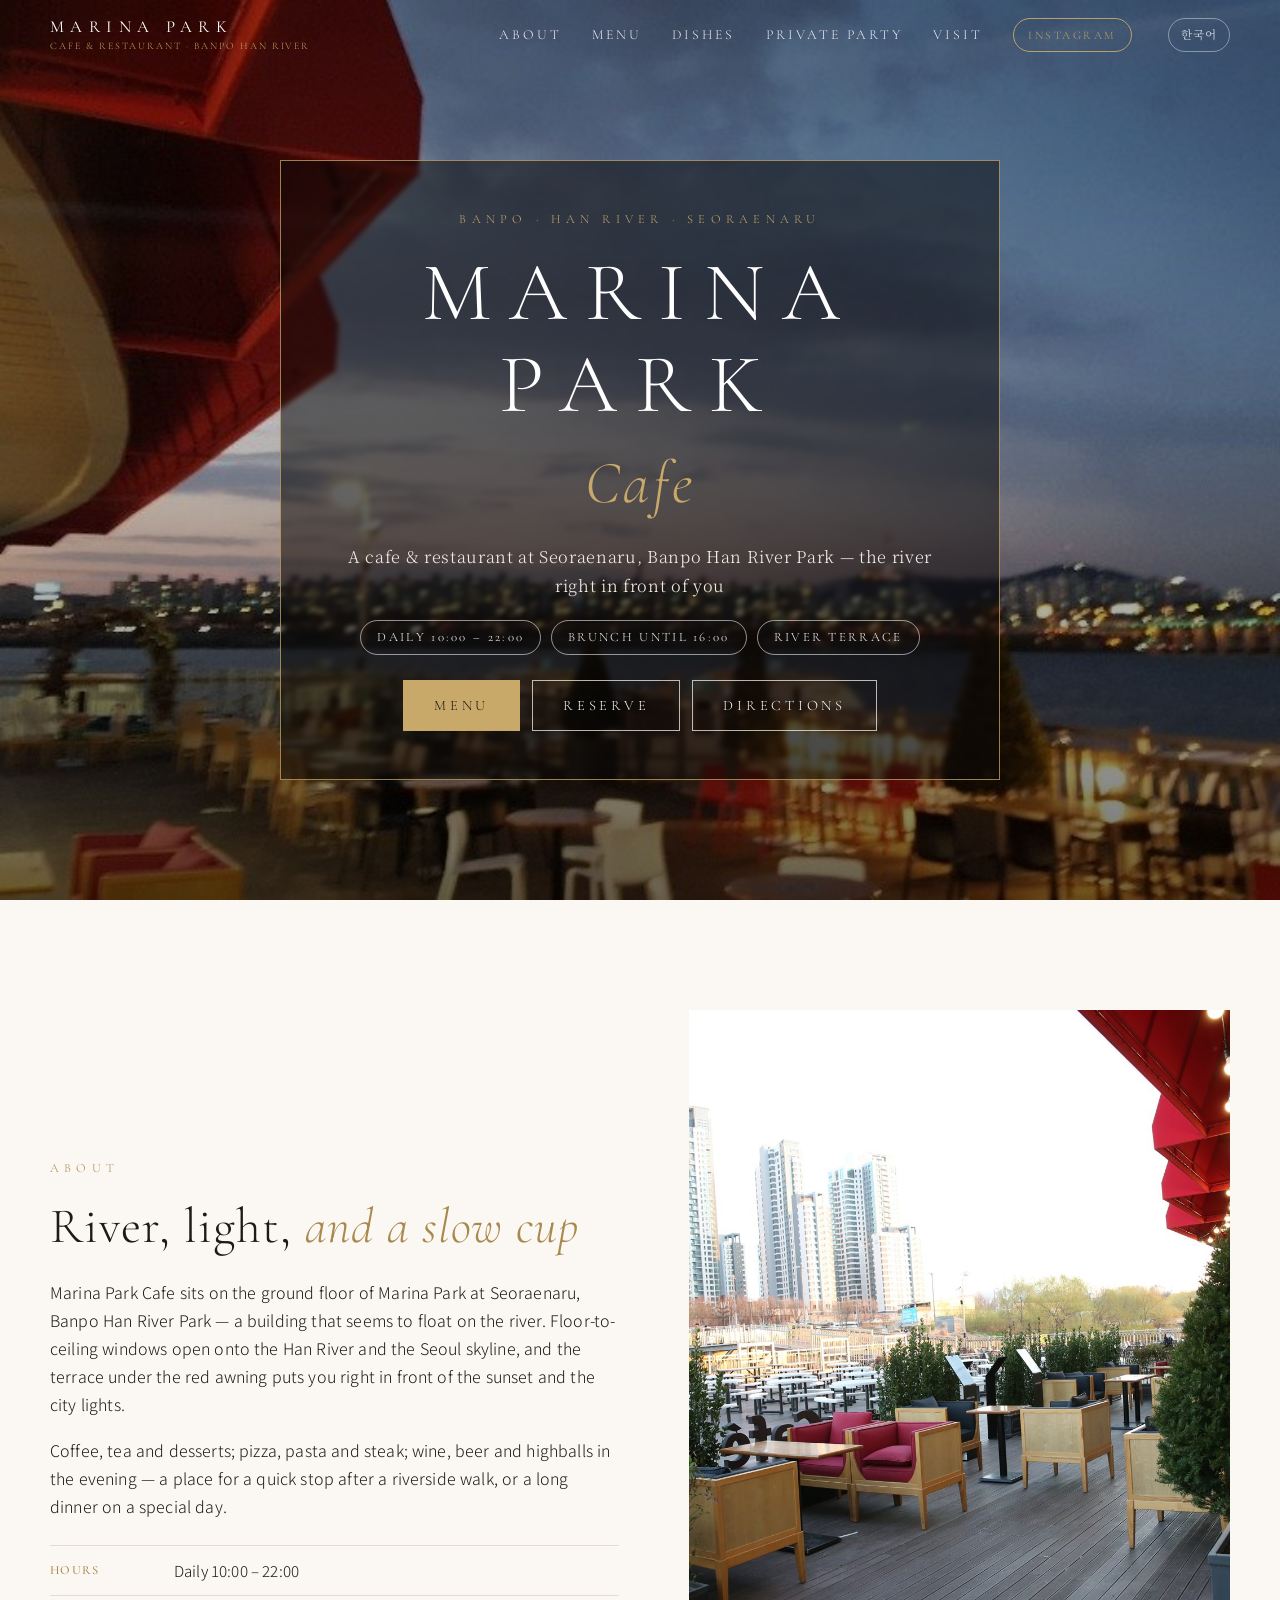
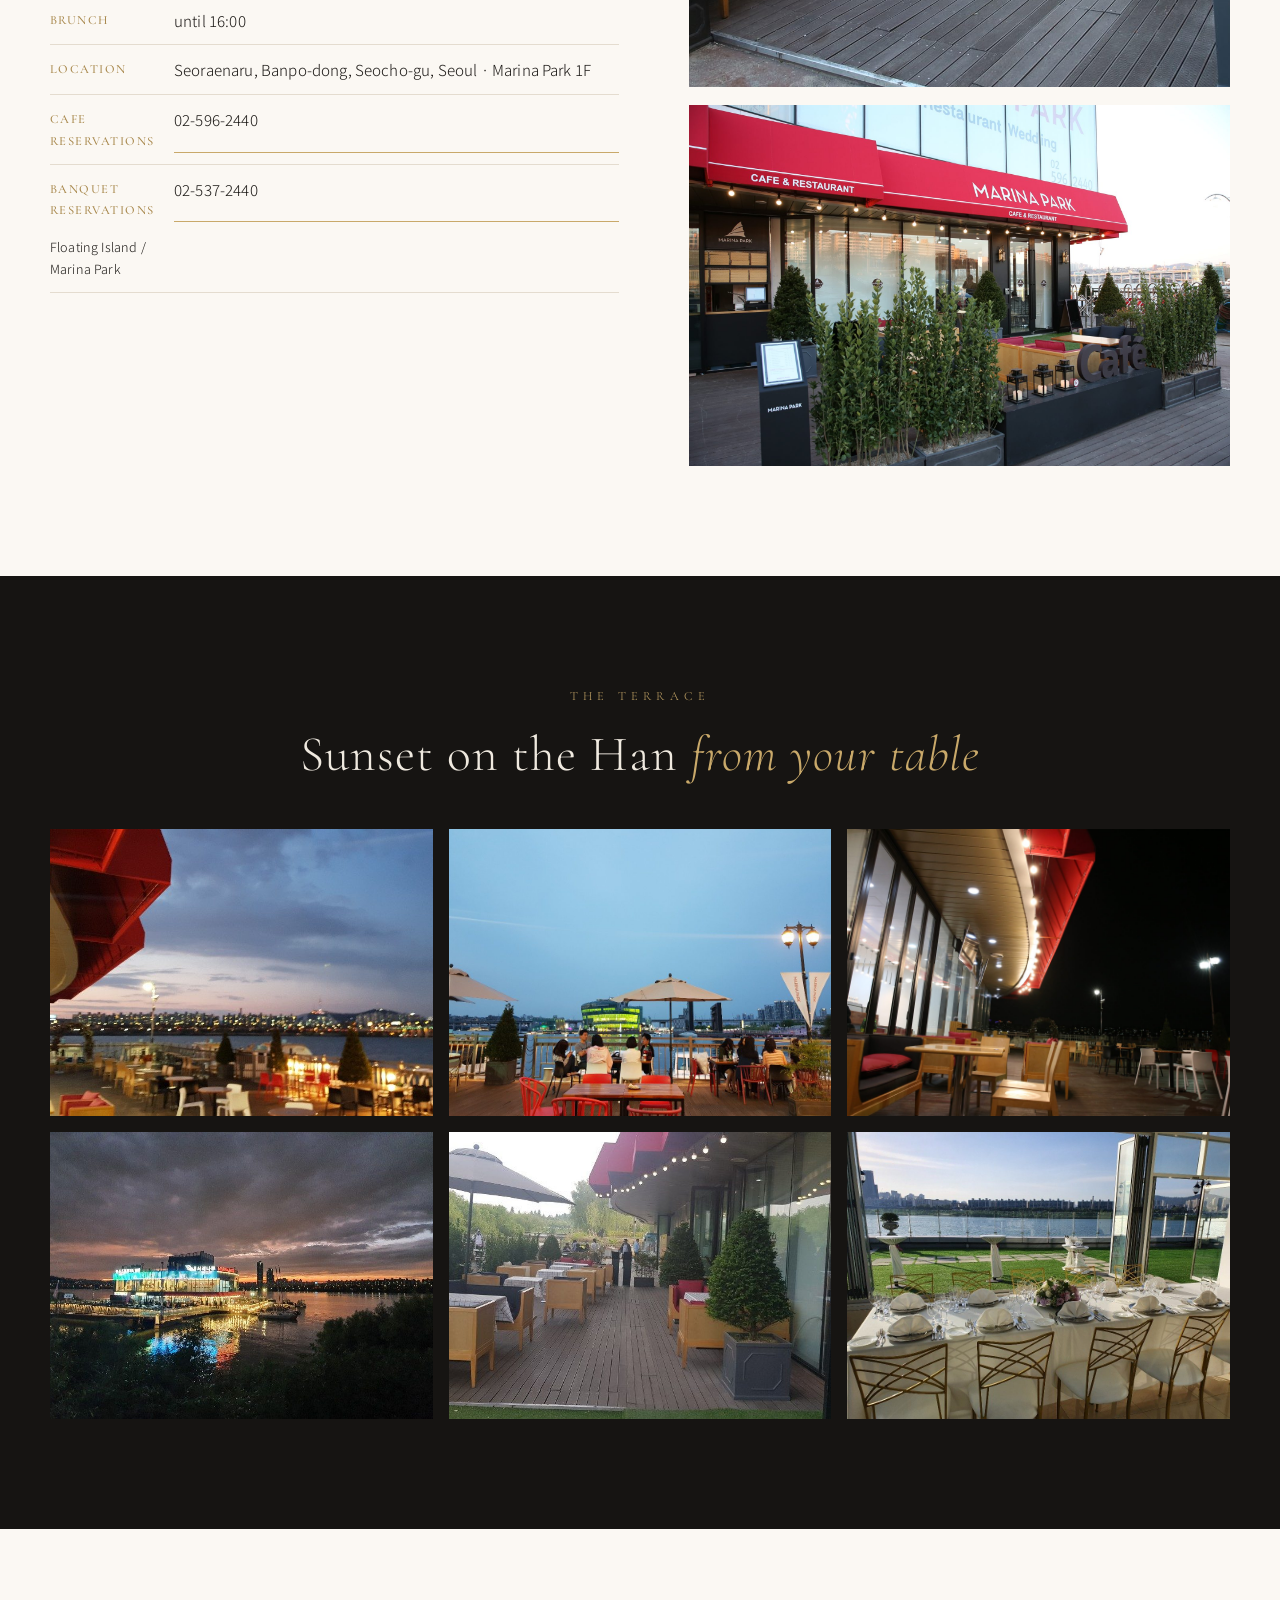
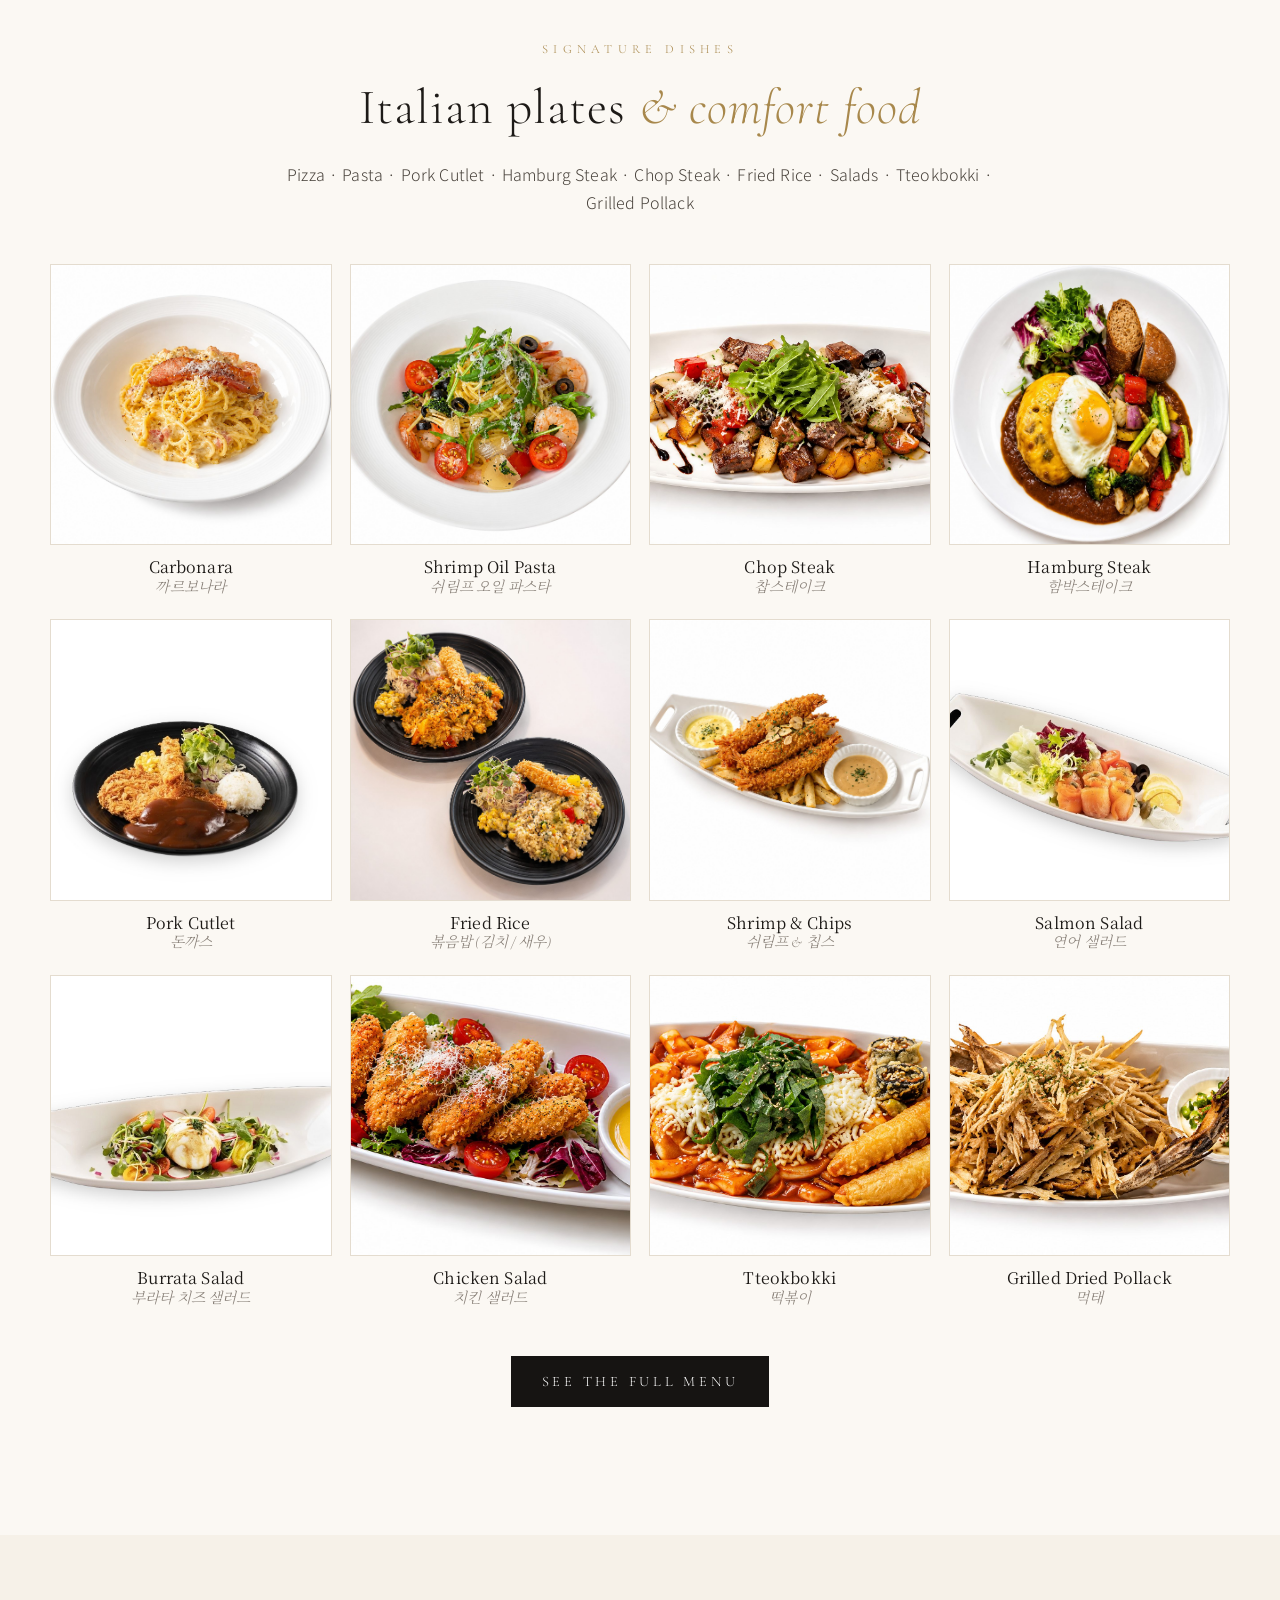
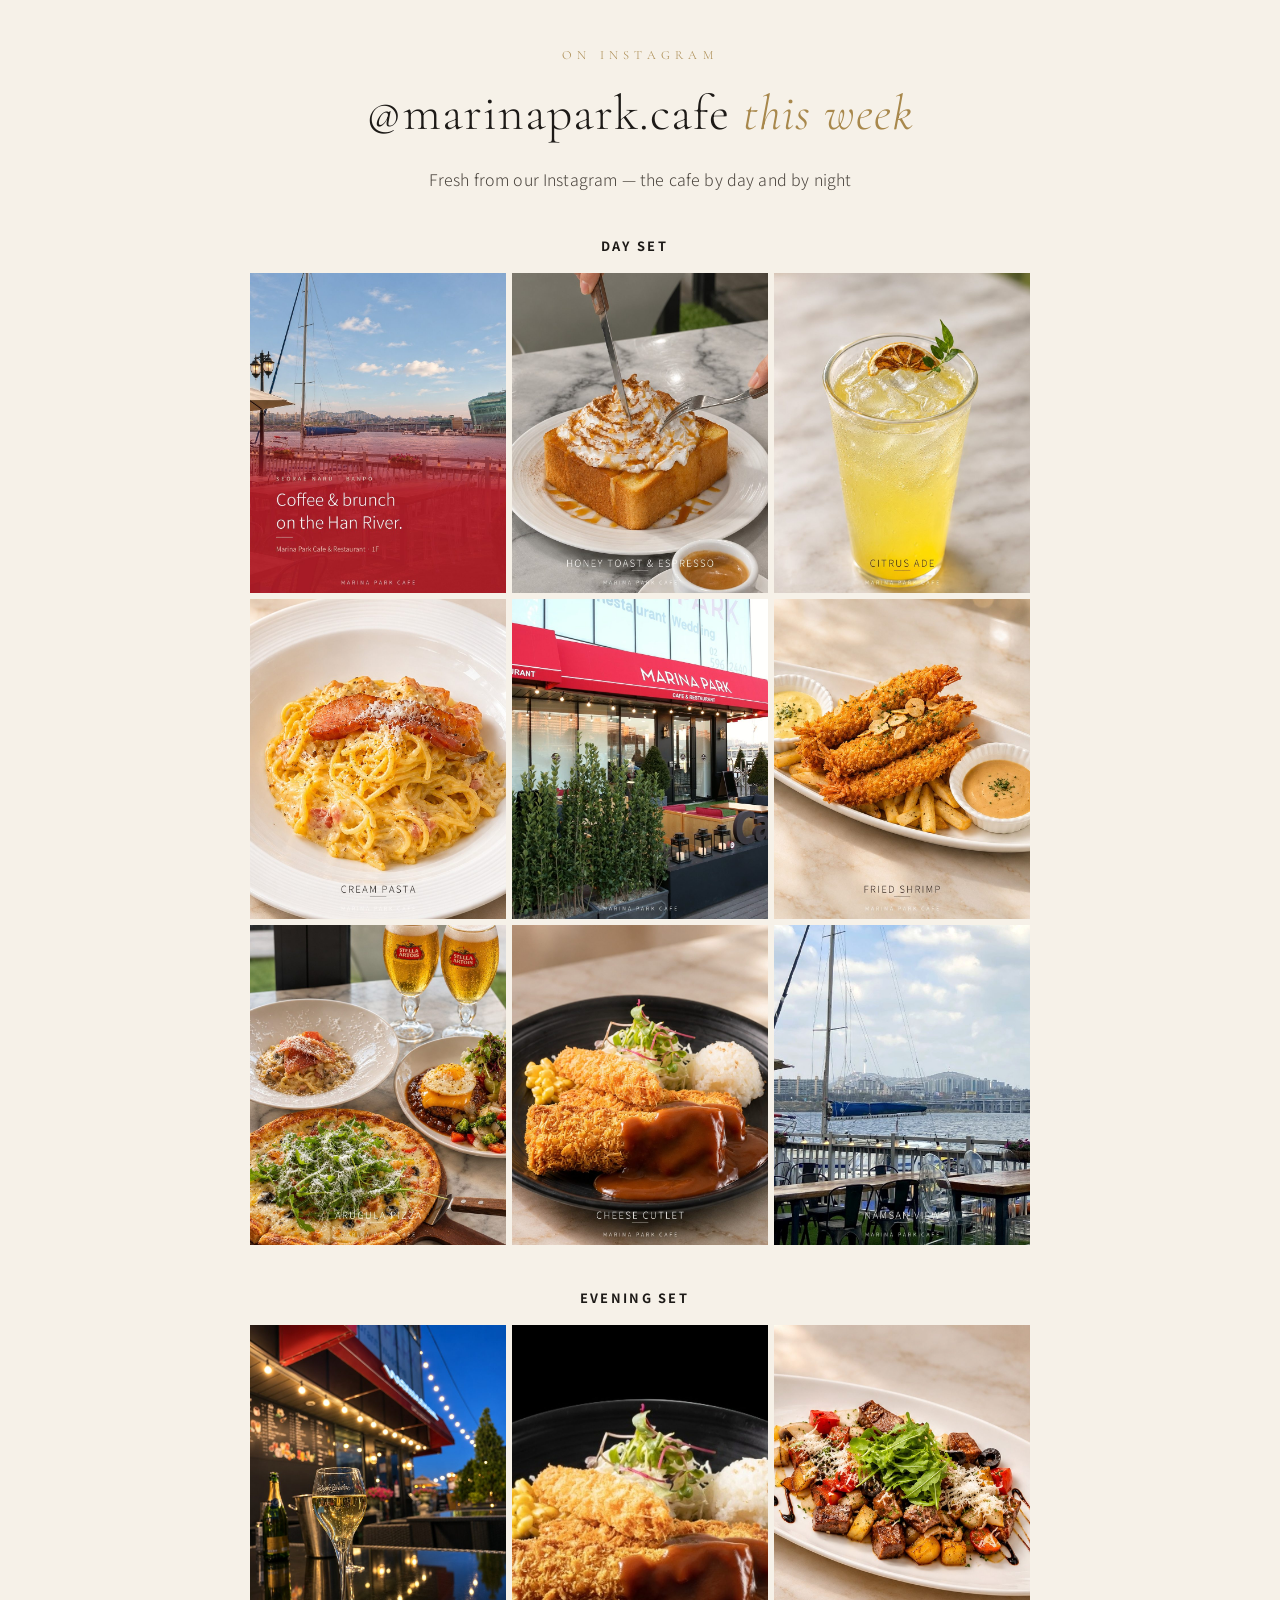
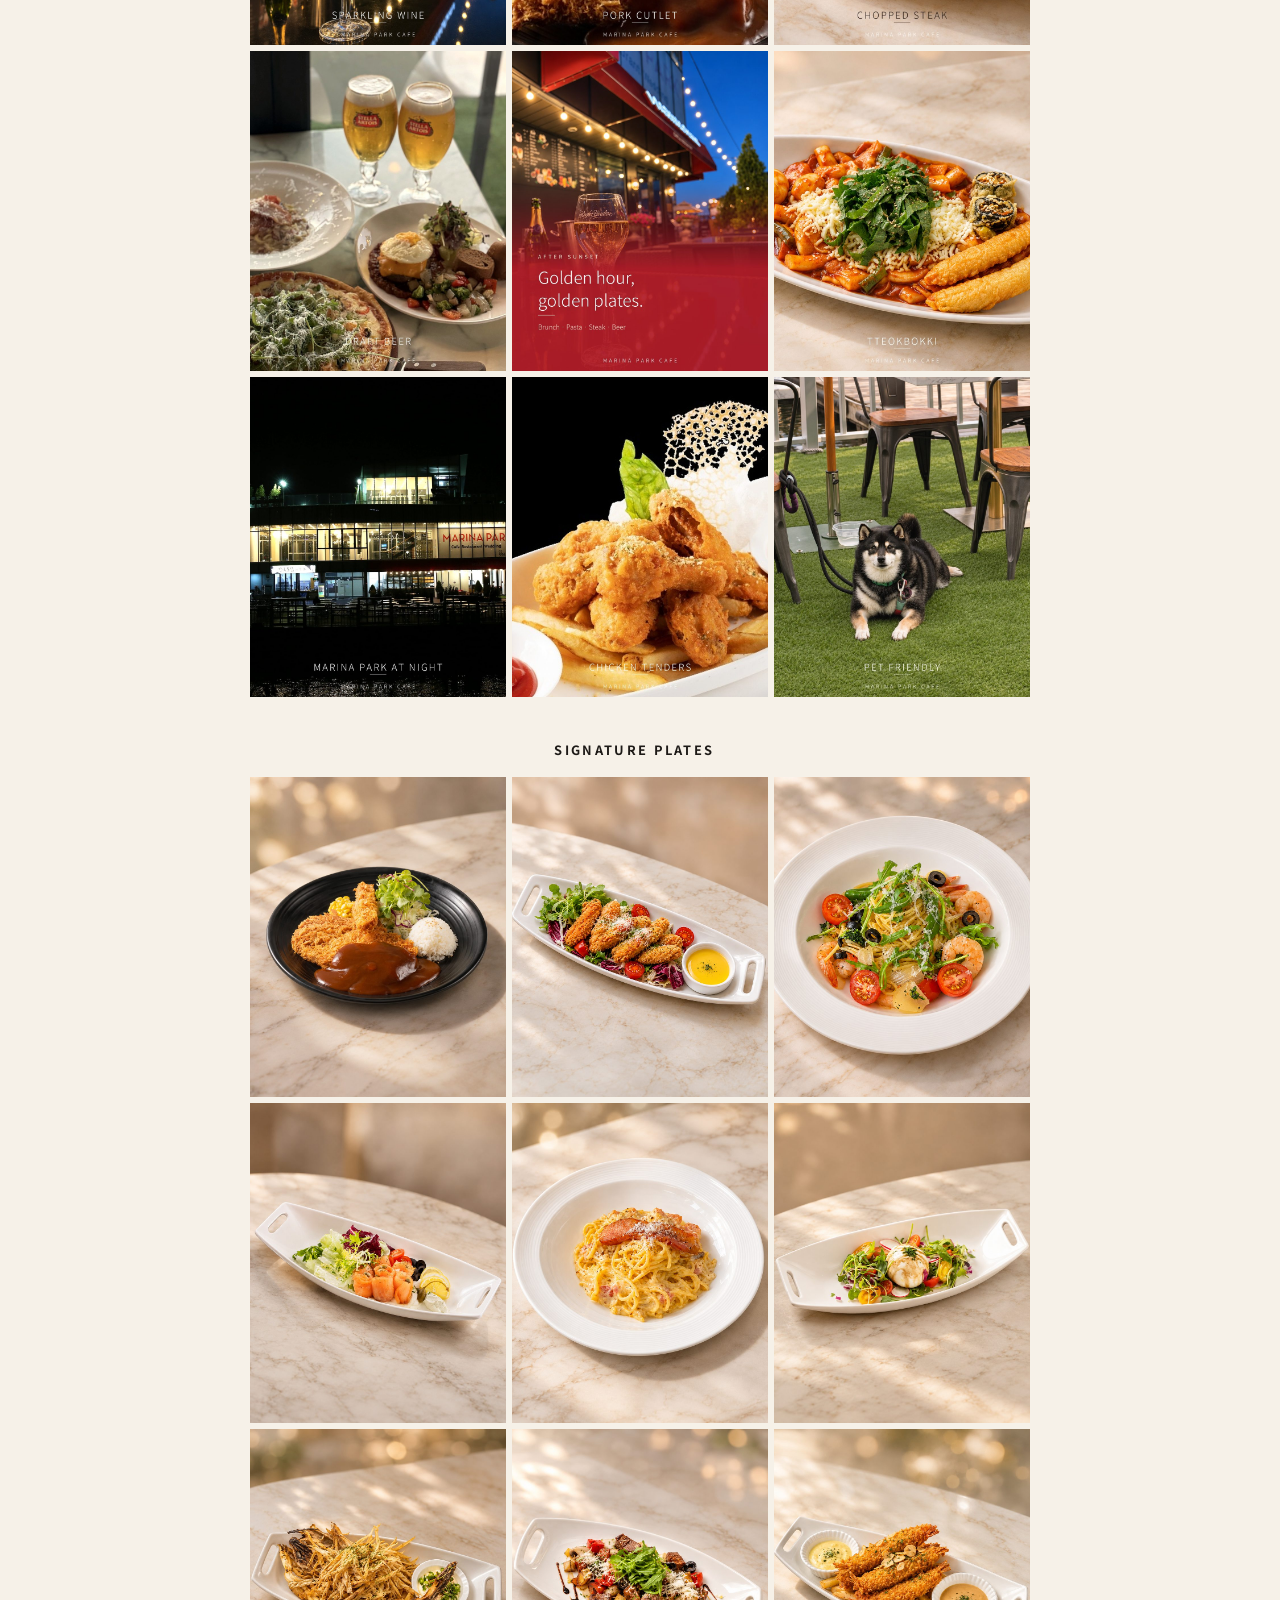
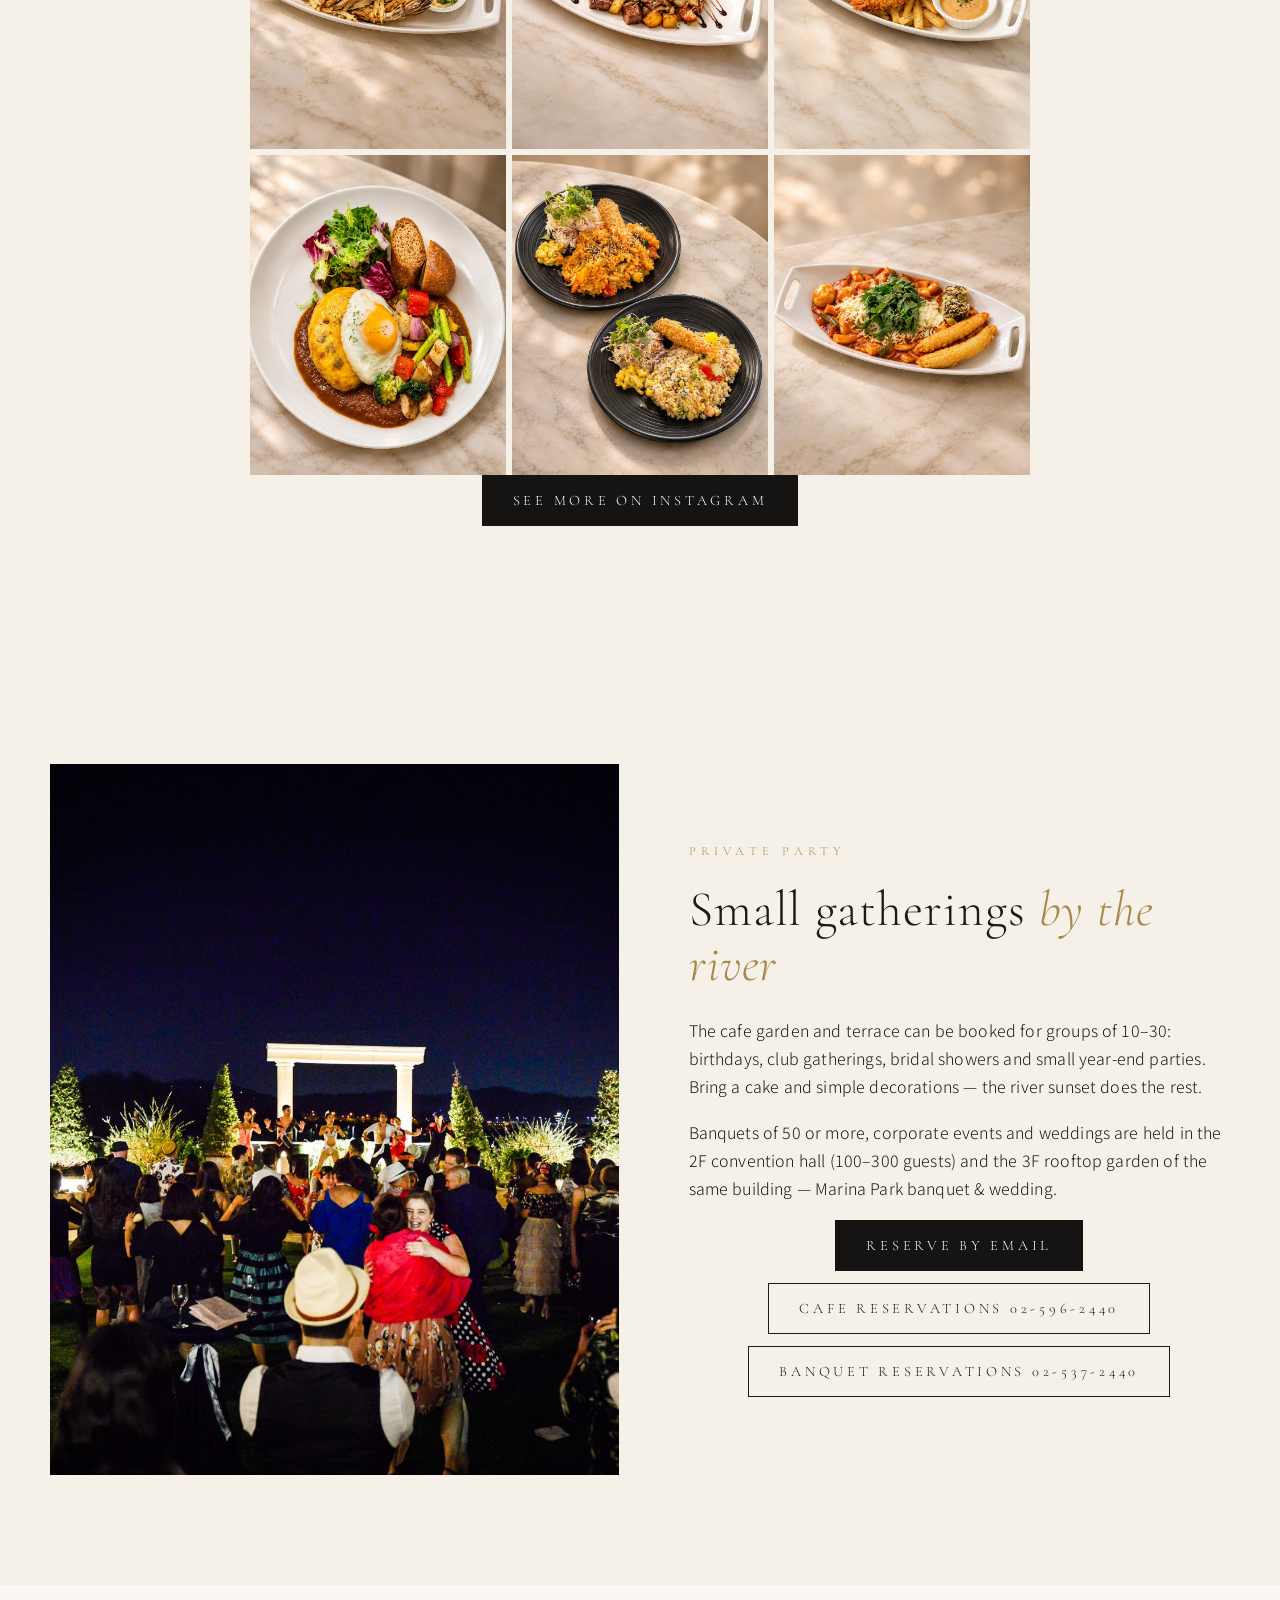
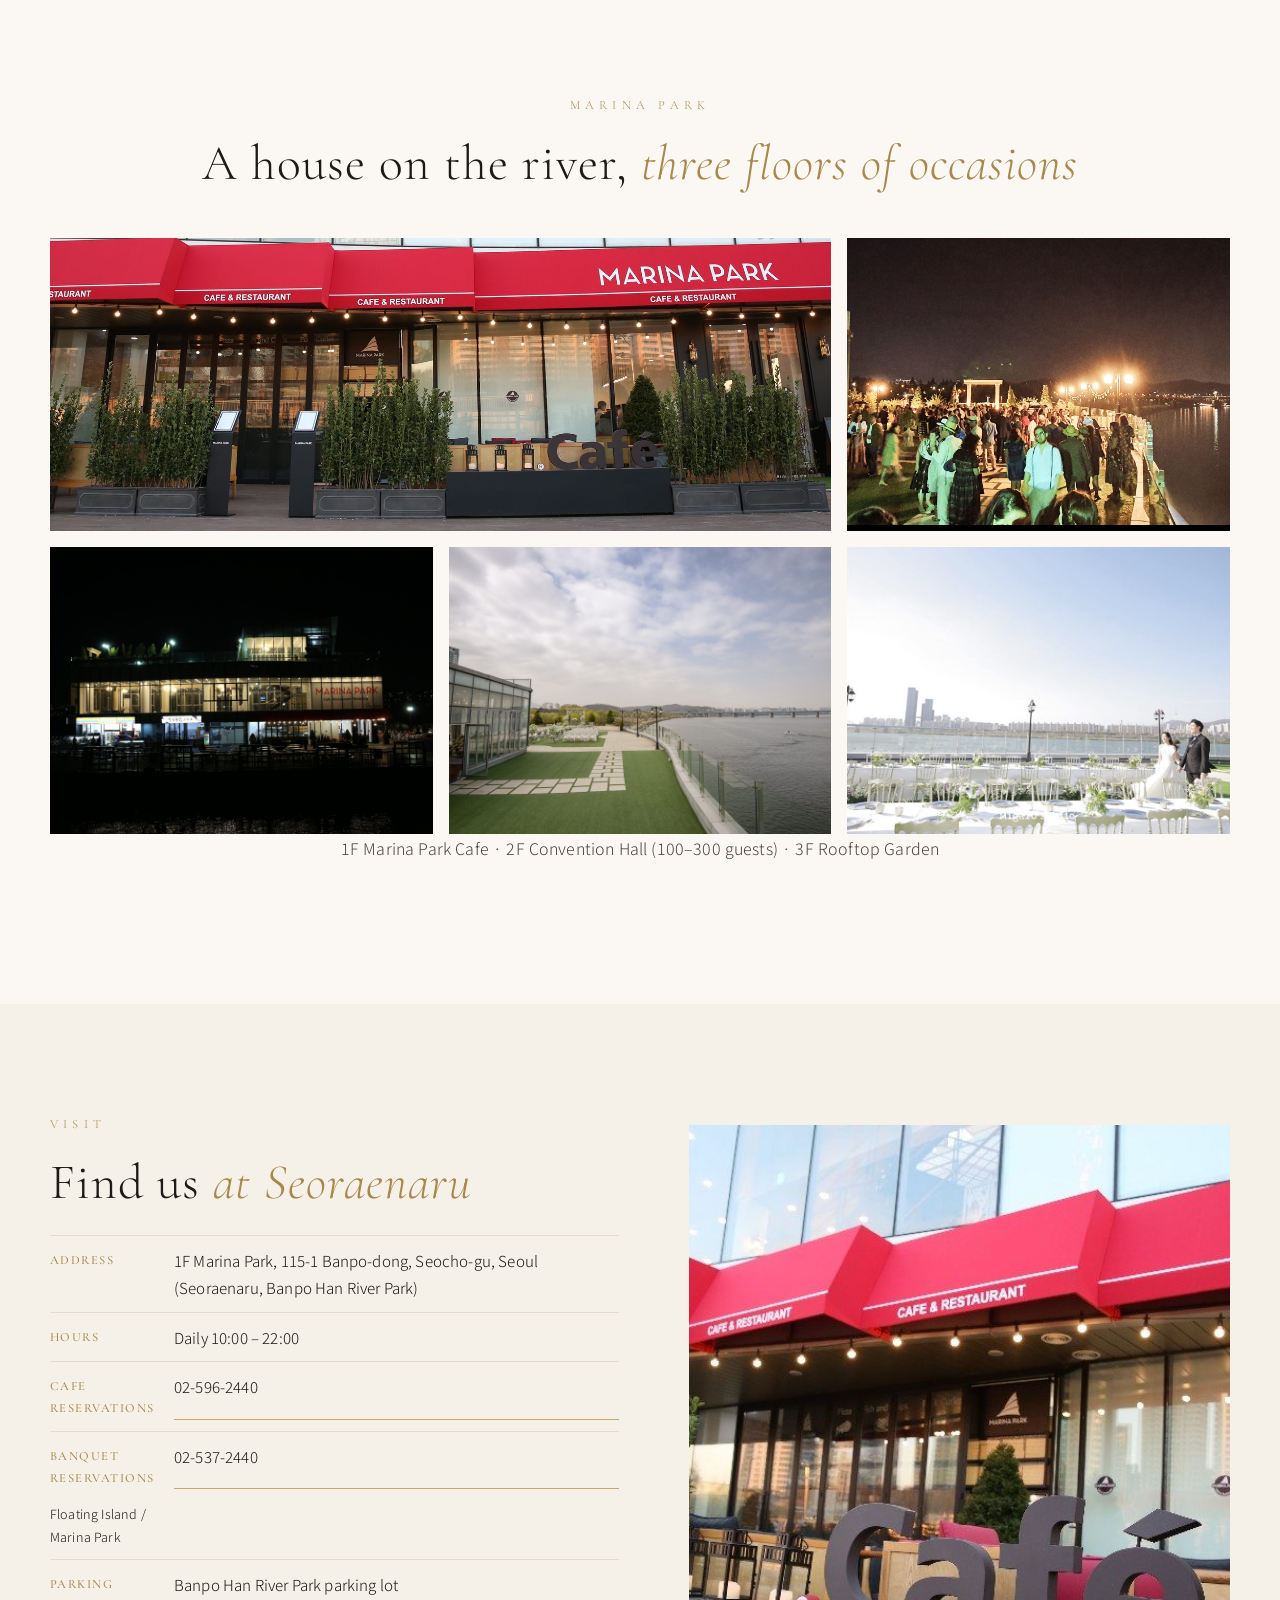
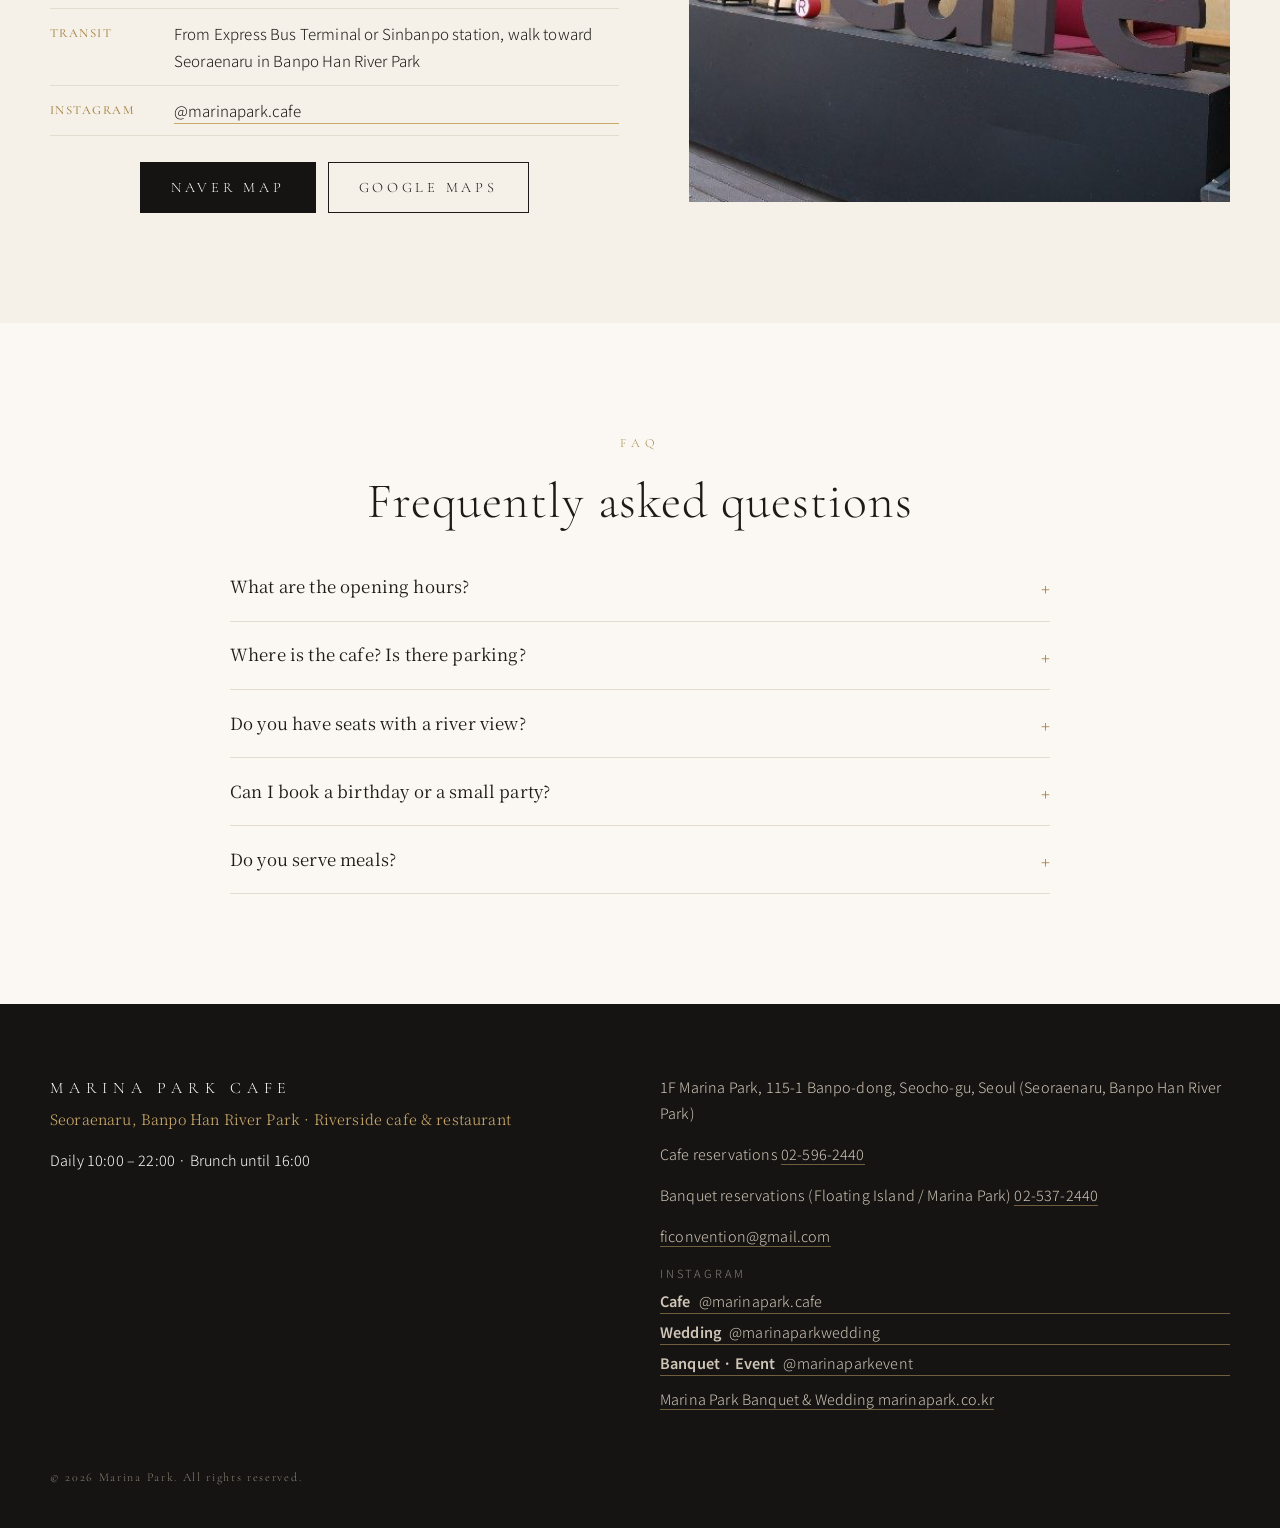
==== commit a89d8aaf: "Add Signature Plates set (12 past @marinapark.cafe photos) to Instagram section Co-Authored-By: Clau" ====
--- a/en.html
+++ b/en.html
@@ -100,7 +100,7 @@
       <p class="eyebrow center">ON INSTAGRAM</p>
       <h2 class="center">@marinapark.cafe <em>this week</em></h2>
       <p class="center sub">Fresh from our Instagram — the cafe by day and by night</p>
-      <div class="insta-set"><p class="insta-set-title"><b>Day Set</b><span></span></p><div class="insta-grid"><a href="images/insta-1-01.jpg" data-lightbox><img src="images/insta-1-01.jpg" alt="Coffee &amp; brunch on the Han River — @marinapark.cafe" loading="lazy" width="900" height="1125"></a><a href="images/insta-1-02.jpg" data-lightbox><img src="images/insta-1-02.jpg" alt="Honey Toast &amp; Espresso — @marinapark.cafe" loading="lazy" width="900" height="1125"></a><a href="images/insta-1-03.jpg" data-lightbox><img src="images/insta-1-03.jpg" alt="Citrus Ade — @marinapark.cafe" loading="lazy" width="900" height="1125"></a><a href="images/insta-1-04.jpg" data-lightbox><img src="images/insta-1-04.jpg" alt="Cream Pasta — @marinapark.cafe" loading="lazy" width="900" height="1125"></a><a href="images/insta-1-05.jpg" data-lightbox><img src="images/insta-1-05.jpg" alt="Red awning cafe front — @marinapark.cafe" loading="lazy" width="900" height="1125"></a><a href="images/insta-1-06.jpg" data-lightbox><img src="images/insta-1-06.jpg" alt="Fried Shrimp — @marinapark.cafe" loading="lazy" width="900" height="1125"></a><a href="images/insta-1-07.jpg" data-lightbox><img src="images/insta-1-07.jpg" alt="Arugula pizza, pasta &amp; draft beer — @marinapark.cafe" loading="lazy" width="900" height="1125"></a><a href="images/insta-1-08.jpg" data-lightbox><img src="images/insta-1-08.jpg" alt="Cheese Cutlet — @marinapark.cafe" loading="lazy" width="900" height="1125"></a><a href="images/insta-1-09.jpg" data-lightbox><img src="images/insta-1-09.jpg" alt="Namsan view terrace — @marinapark.cafe" loading="lazy" width="900" height="1125"></a></div></div><div class="insta-set"><p class="insta-set-title"><b>Evening Set</b><span></span></p><div class="insta-grid"><a href="images/insta-2-01.jpg" data-lightbox><img src="images/insta-2-01.jpg" alt="Sparkling wine on the night terrace — @marinapark.cafe" loading="lazy" width="900" height="1125"></a><a href="images/insta-2-02.jpg" data-lightbox><img src="images/insta-2-02.jpg" alt="Pork Cutlet — @marinapark.cafe" loading="lazy" width="900" height="1125"></a><a href="images/insta-2-03.jpg" data-lightbox><img src="images/insta-2-03.jpg" alt="Chop Steak — @marinapark.cafe" loading="lazy" width="900" height="1125"></a><a href="images/insta-2-04.jpg" data-lightbox><img src="images/insta-2-04.jpg" alt="Draft beer &amp; brunch plates — @marinapark.cafe" loading="lazy" width="900" height="1125"></a><a href="images/insta-2-05.jpg" data-lightbox><img src="images/insta-2-05.jpg" alt="Golden hour, golden plates — @marinapark.cafe" loading="lazy" width="900" height="1125"></a><a href="images/insta-2-06.jpg" data-lightbox><img src="images/insta-2-06.jpg" alt="Tteokbokki — @marinapark.cafe" loading="lazy" width="900" height="1125"></a><a href="images/insta-2-07.jpg" data-lightbox><img src="images/insta-2-07.jpg" alt="Marina Park at night — @marinapark.cafe" loading="lazy" width="900" height="1125"></a><a href="images/insta-2-08.jpg" data-lightbox><img src="images/insta-2-08.jpg" alt="Chicken Tenders — @marinapark.cafe" loading="lazy" width="900" height="1125"></a><a href="images/insta-2-09.jpg" data-lightbox><img src="images/insta-2-09.jpg" alt="Dog-friendly terrace — @marinapark.cafe" loading="lazy" width="900" height="1125"></a></div></div>
+      <div class="insta-set"><p class="insta-set-title"><b>Day Set</b><span></span></p><div class="insta-grid"><a href="images/insta-1-01.jpg" data-lightbox><img src="images/insta-1-01.jpg" alt="Coffee &amp; brunch on the Han River — @marinapark.cafe" loading="lazy" width="900" height="1125"></a><a href="images/insta-1-02.jpg" data-lightbox><img src="images/insta-1-02.jpg" alt="Honey Toast &amp; Espresso — @marinapark.cafe" loading="lazy" width="900" height="1125"></a><a href="images/insta-1-03.jpg" data-lightbox><img src="images/insta-1-03.jpg" alt="Citrus Ade — @marinapark.cafe" loading="lazy" width="900" height="1125"></a><a href="images/insta-1-04.jpg" data-lightbox><img src="images/insta-1-04.jpg" alt="Cream Pasta — @marinapark.cafe" loading="lazy" width="900" height="1125"></a><a href="images/insta-1-05.jpg" data-lightbox><img src="images/insta-1-05.jpg" alt="Red awning cafe front — @marinapark.cafe" loading="lazy" width="900" height="1125"></a><a href="images/insta-1-06.jpg" data-lightbox><img src="images/insta-1-06.jpg" alt="Fried Shrimp — @marinapark.cafe" loading="lazy" width="900" height="1125"></a><a href="images/insta-1-07.jpg" data-lightbox><img src="images/insta-1-07.jpg" alt="Arugula pizza, pasta &amp; draft beer — @marinapark.cafe" loading="lazy" width="900" height="1125"></a><a href="images/insta-1-08.jpg" data-lightbox><img src="images/insta-1-08.jpg" alt="Cheese Cutlet — @marinapark.cafe" loading="lazy" width="900" height="1125"></a><a href="images/insta-1-09.jpg" data-lightbox><img src="images/insta-1-09.jpg" alt="Namsan view terrace — @marinapark.cafe" loading="lazy" width="900" height="1125"></a></div></div><div class="insta-set"><p class="insta-set-title"><b>Evening Set</b><span></span></p><div class="insta-grid"><a href="images/insta-2-01.jpg" data-lightbox><img src="images/insta-2-01.jpg" alt="Sparkling wine on the night terrace — @marinapark.cafe" loading="lazy" width="900" height="1125"></a><a href="images/insta-2-02.jpg" data-lightbox><img src="images/insta-2-02.jpg" alt="Pork Cutlet — @marinapark.cafe" loading="lazy" width="900" height="1125"></a><a href="images/insta-2-03.jpg" data-lightbox><img src="images/insta-2-03.jpg" alt="Chop Steak — @marinapark.cafe" loading="lazy" width="900" height="1125"></a><a href="images/insta-2-04.jpg" data-lightbox><img src="images/insta-2-04.jpg" alt="Draft beer &amp; brunch plates — @marinapark.cafe" loading="lazy" width="900" height="1125"></a><a href="images/insta-2-05.jpg" data-lightbox><img src="images/insta-2-05.jpg" alt="Golden hour, golden plates — @marinapark.cafe" loading="lazy" width="900" height="1125"></a><a href="images/insta-2-06.jpg" data-lightbox><img src="images/insta-2-06.jpg" alt="Tteokbokki — @marinapark.cafe" loading="lazy" width="900" height="1125"></a><a href="images/insta-2-07.jpg" data-lightbox><img src="images/insta-2-07.jpg" alt="Marina Park at night — @marinapark.cafe" loading="lazy" width="900" height="1125"></a><a href="images/insta-2-08.jpg" data-lightbox><img src="images/insta-2-08.jpg" alt="Chicken Tenders — @marinapark.cafe" loading="lazy" width="900" height="1125"></a><a href="images/insta-2-09.jpg" data-lightbox><img src="images/insta-2-09.jpg" alt="Dog-friendly terrace — @marinapark.cafe" loading="lazy" width="900" height="1125"></a></div></div><div class="insta-set"><p class="insta-set-title"><b>Signature Plates</b><span></span></p><div class="insta-grid"><a href="images/insta-3-01.jpg" data-lightbox><img src="images/insta-3-01.jpg" alt="Pork Cutlet — @marinapark.cafe" loading="lazy" width="900" height="1125"></a><a href="images/insta-3-02.jpg" data-lightbox><img src="images/insta-3-02.jpg" alt="Chicken Salad — @marinapark.cafe" loading="lazy" width="900" height="1125"></a><a href="images/insta-3-03.jpg" data-lightbox><img src="images/insta-3-03.jpg" alt="Shrimp Oil Pasta — @marinapark.cafe" loading="lazy" width="900" height="1125"></a><a href="images/insta-3-04.jpg" data-lightbox><img src="images/insta-3-04.jpg" alt="Salmon Salad — @marinapark.cafe" loading="lazy" width="900" height="1125"></a><a href="images/insta-3-05.jpg" data-lightbox><img src="images/insta-3-05.jpg" alt="Carbonara — @marinapark.cafe" loading="lazy" width="900" height="1125"></a><a href="images/insta-3-06.jpg" data-lightbox><img src="images/insta-3-06.jpg" alt="Burrata Salad — @marinapark.cafe" loading="lazy" width="900" height="1125"></a><a href="images/insta-3-07.jpg" data-lightbox><img src="images/insta-3-07.jpg" alt="Grilled Dried Pollack — @marinapark.cafe" loading="lazy" width="900" height="1125"></a><a href="images/insta-3-08.jpg" data-lightbox><img src="images/insta-3-08.jpg" alt="Chop Steak — @marinapark.cafe" loading="lazy" width="900" height="1125"></a><a href="images/insta-3-09.jpg" data-lightbox><img src="images/insta-3-09.jpg" alt="Shrimp &amp; Chips — @marinapark.cafe" loading="lazy" width="900" height="1125"></a><a href="images/insta-3-10.jpg" data-lightbox><img src="images/insta-3-10.jpg" alt="Hamburg Steak — @marinapark.cafe" loading="lazy" width="900" height="1125"></a><a href="images/insta-3-11.jpg" data-lightbox><img src="images/insta-3-11.jpg" alt="Fried Rice — @marinapark.cafe" loading="lazy" width="900" height="1125"></a><a href="images/insta-3-12.jpg" data-lightbox><img src="images/insta-3-12.jpg" alt="Tteokbokki — @marinapark.cafe" loading="lazy" width="900" height="1125"></a></div></div>
       <p class="center"><a class="btn btn-dark" href="https://www.instagram.com/marinapark.cafe" target="_blank" rel="noopener">See more on Instagram</a></p>
     </div>
   </section>
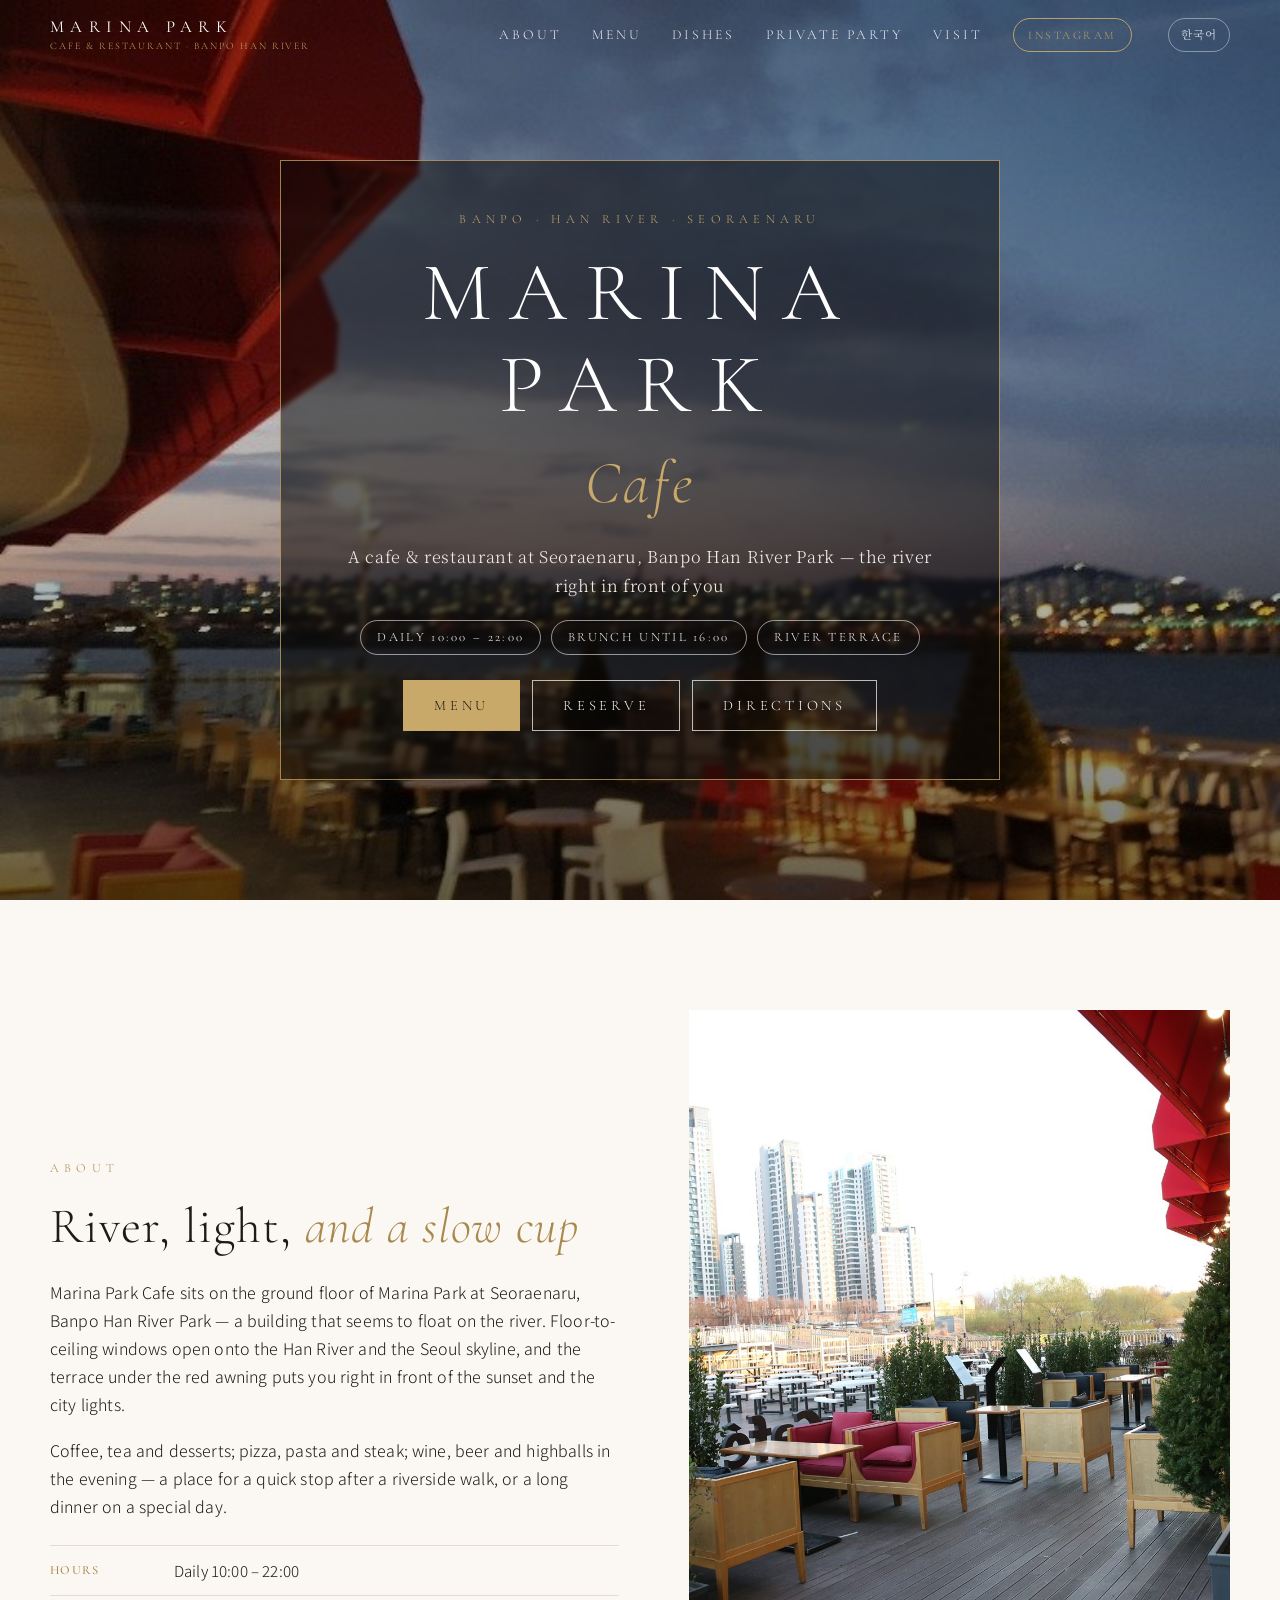
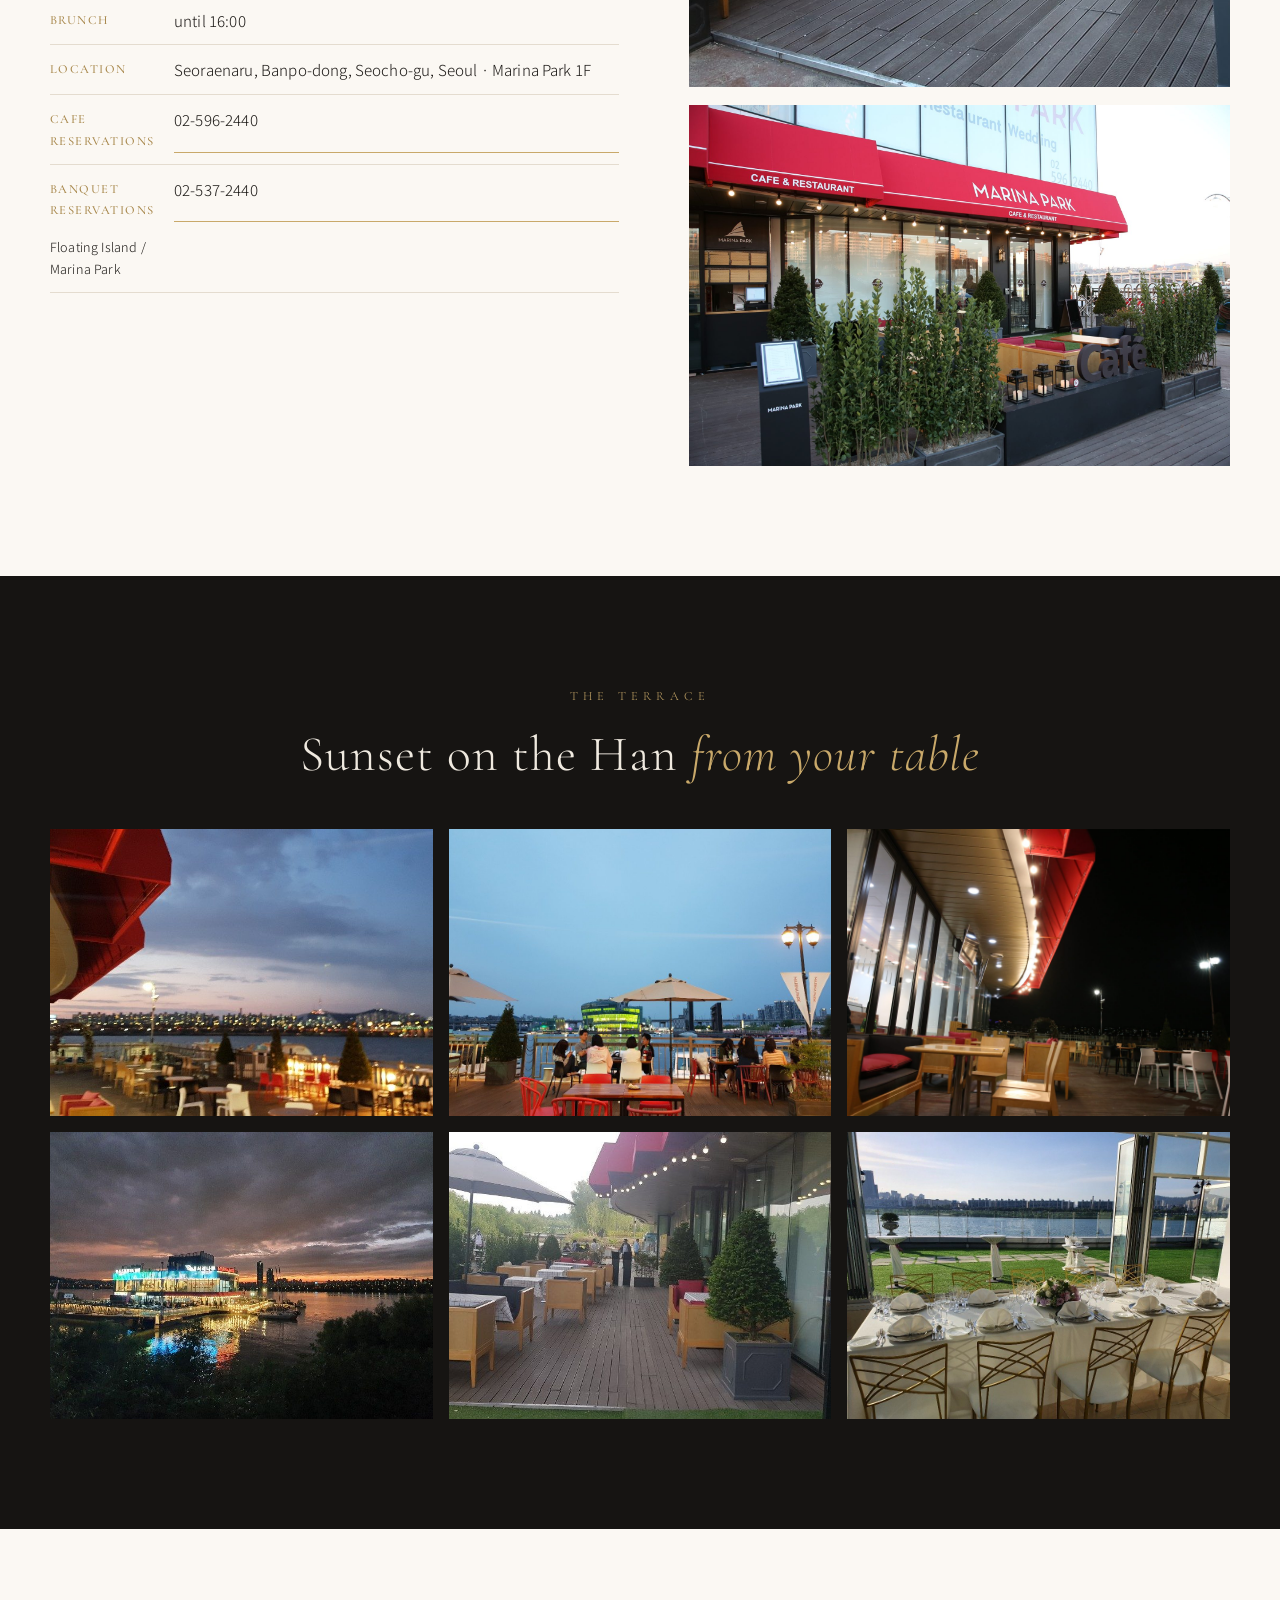
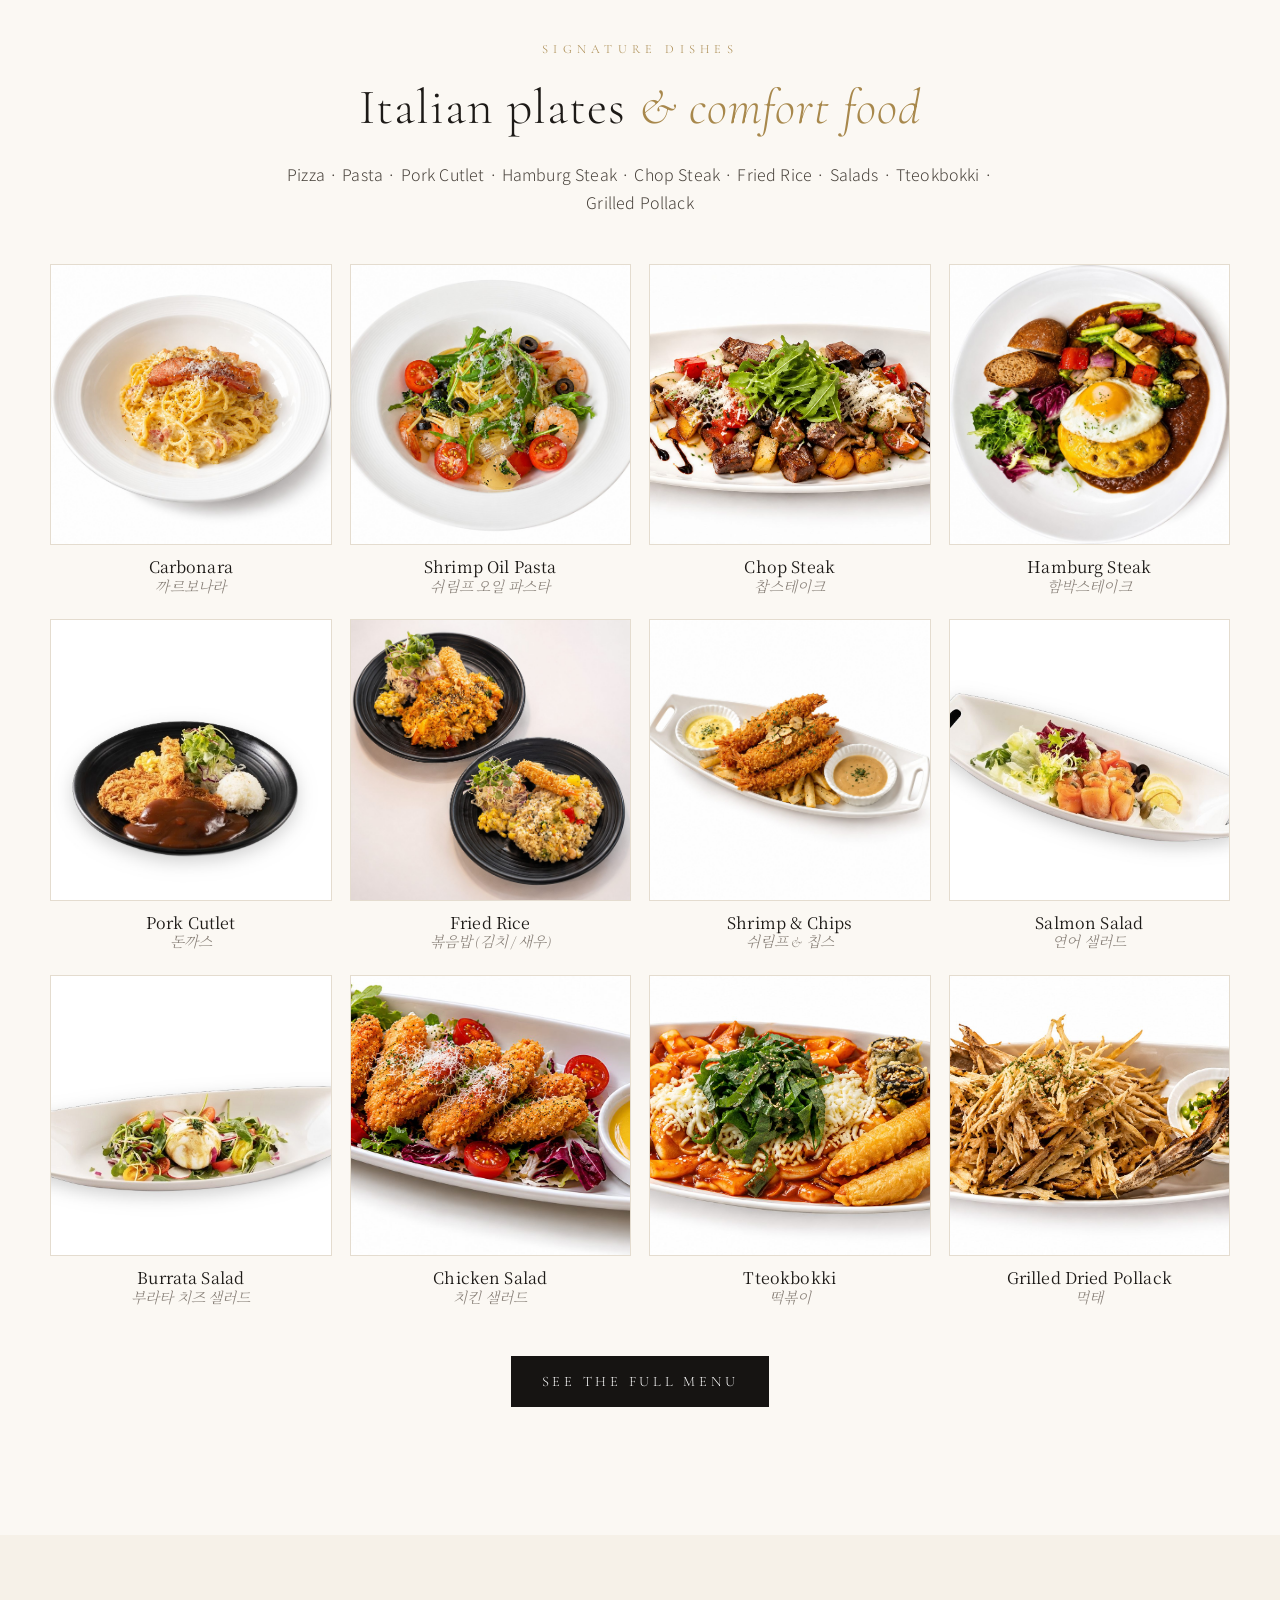
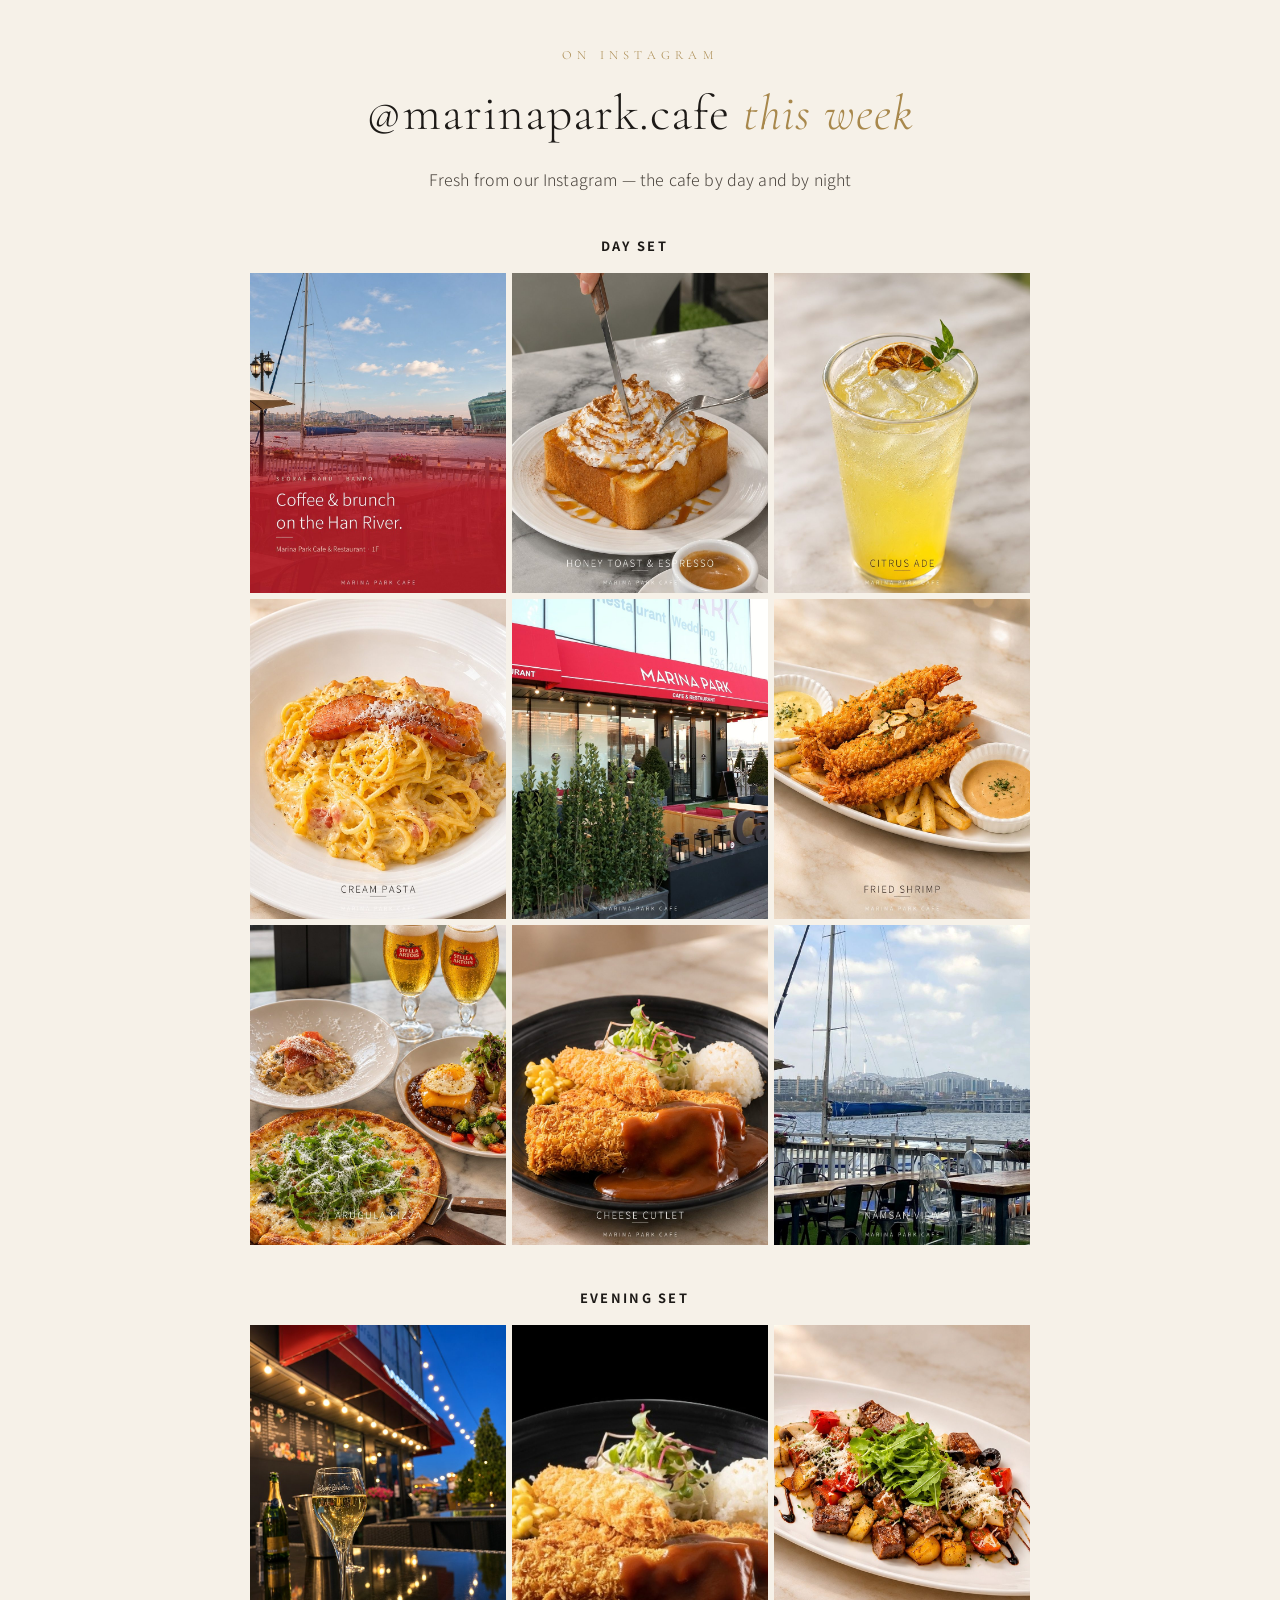
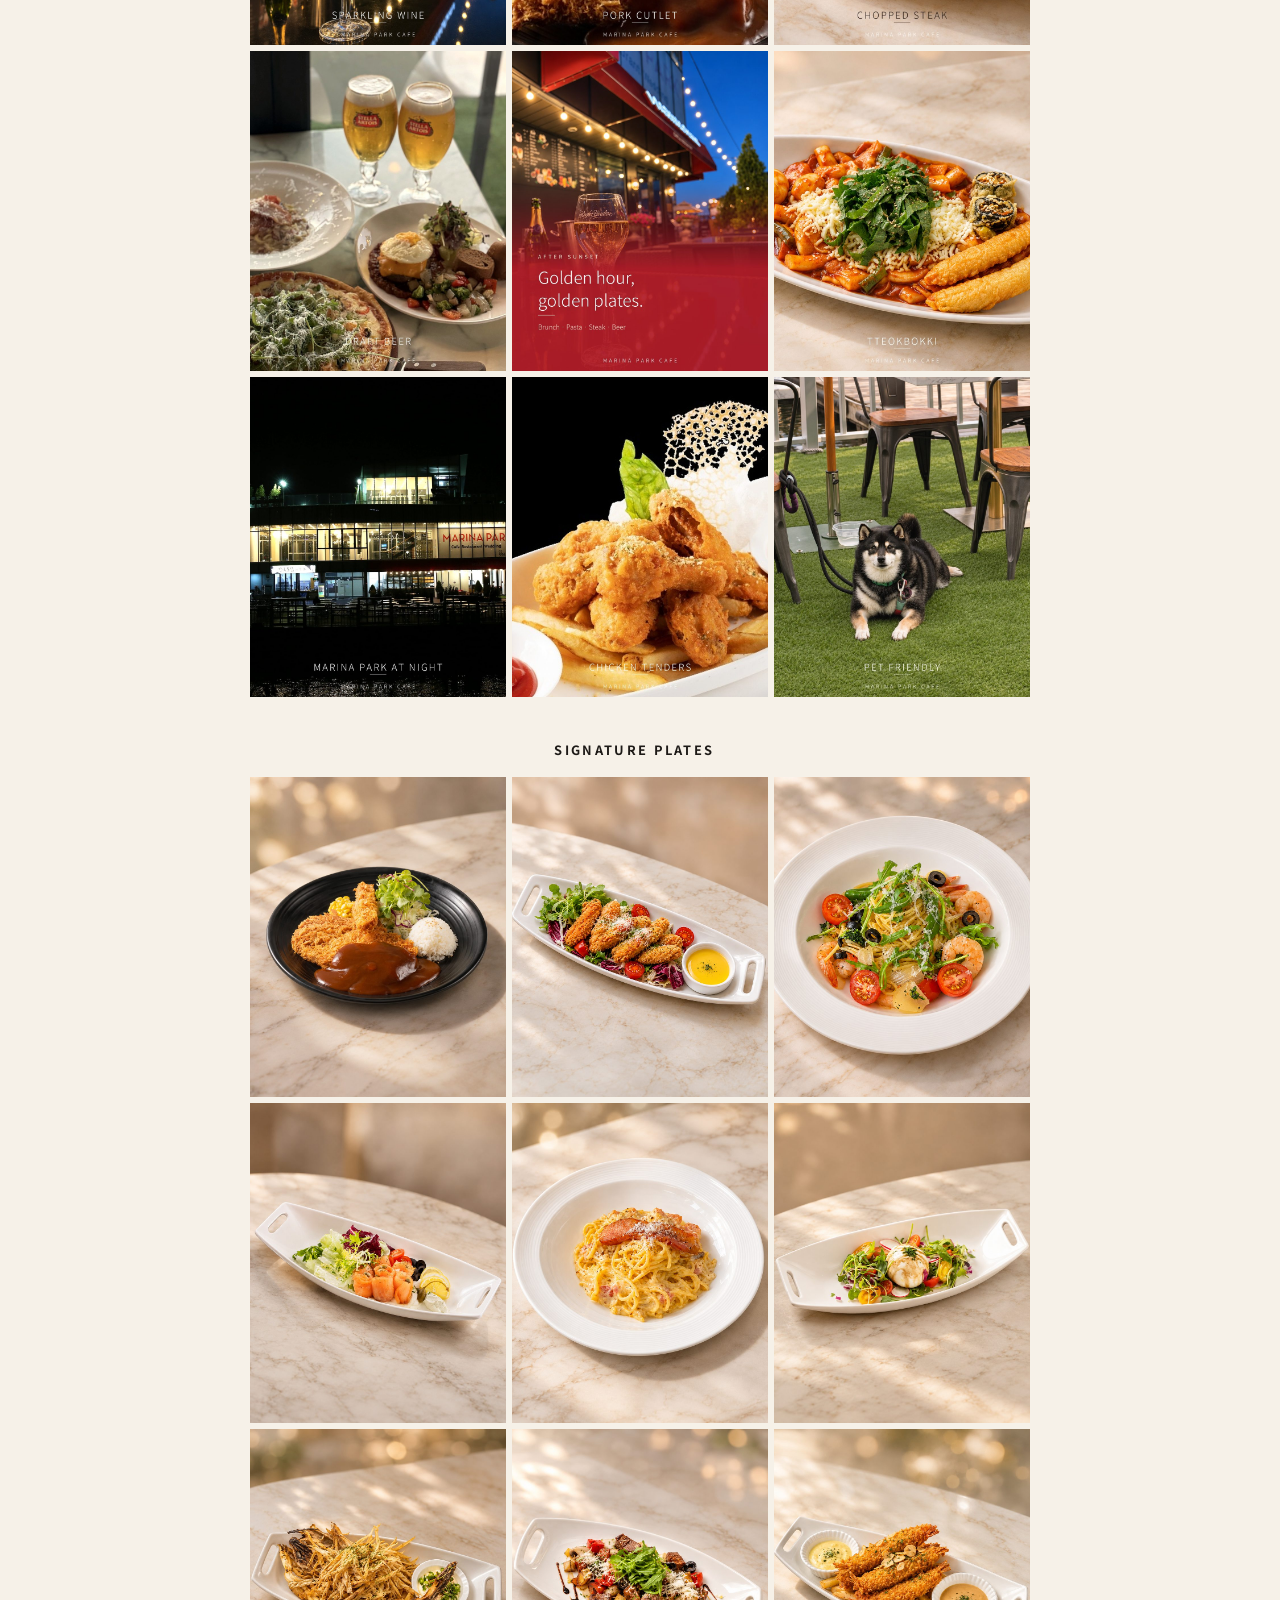
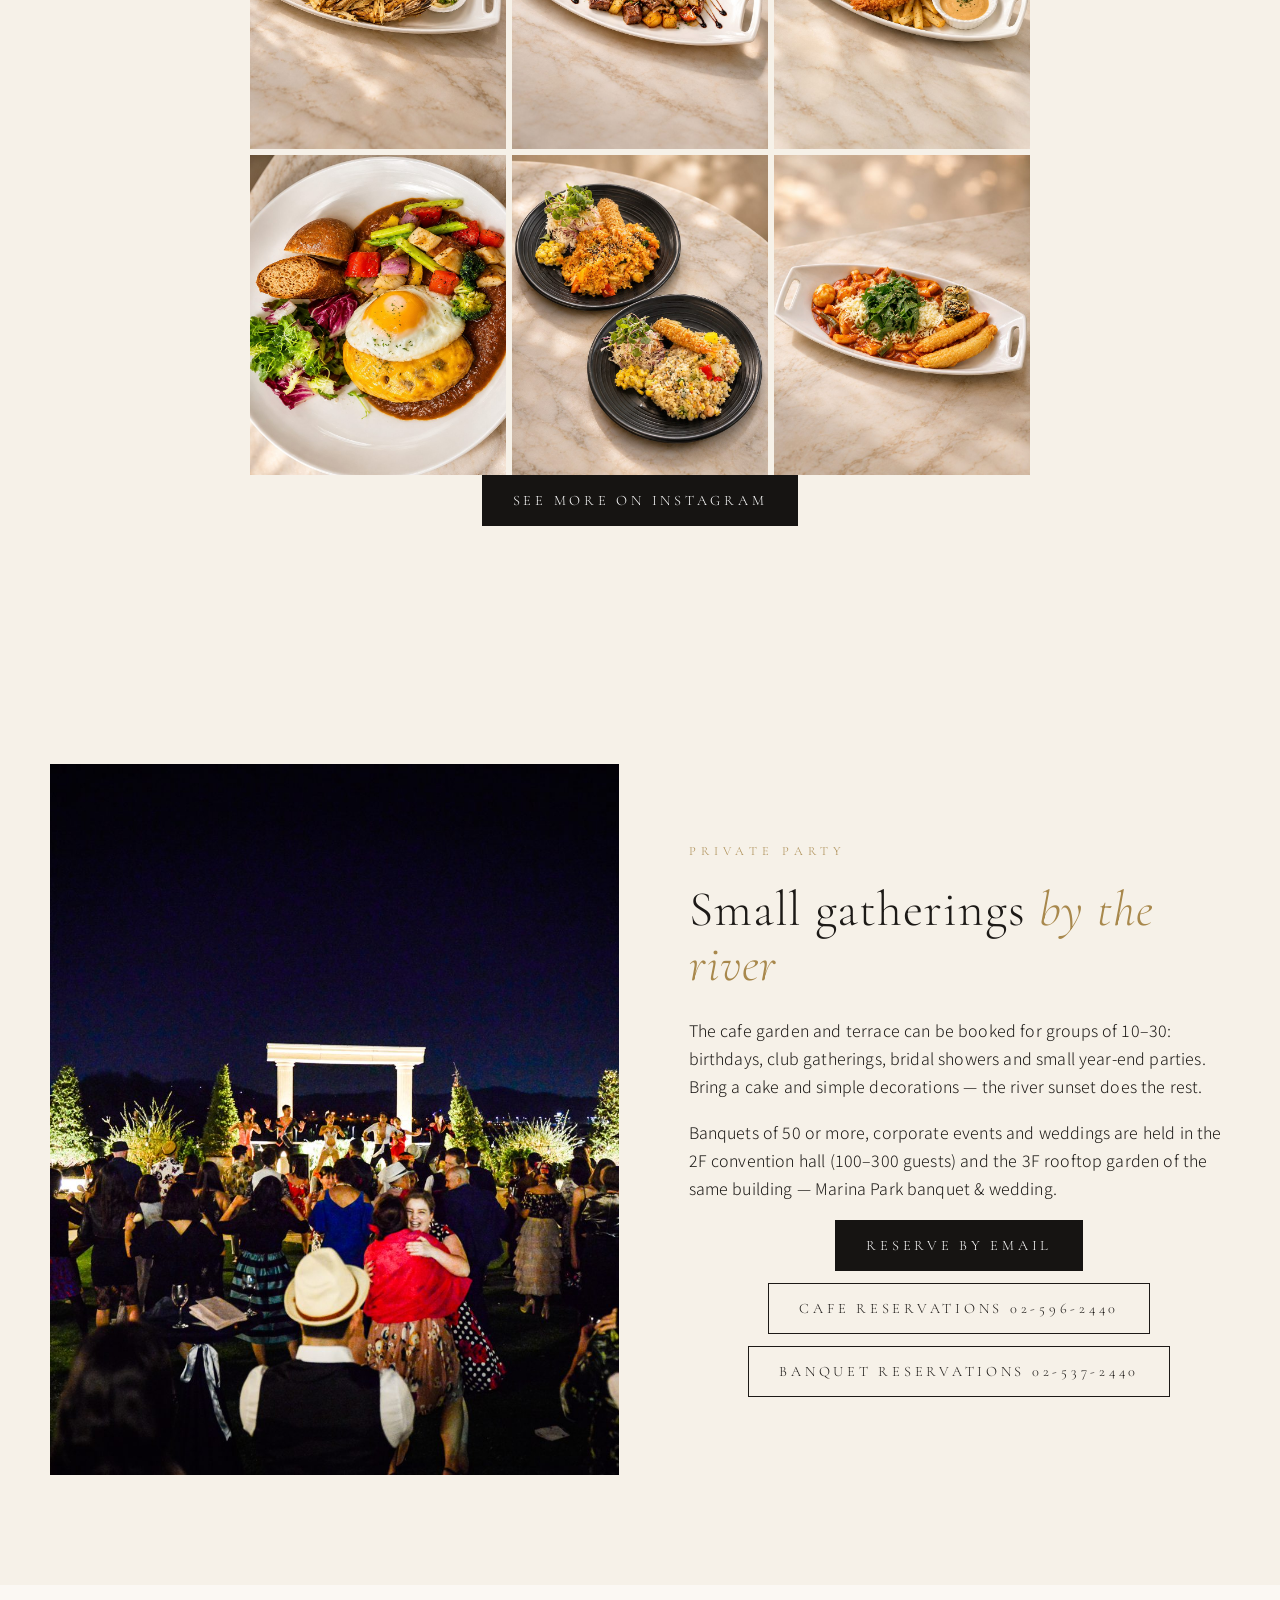
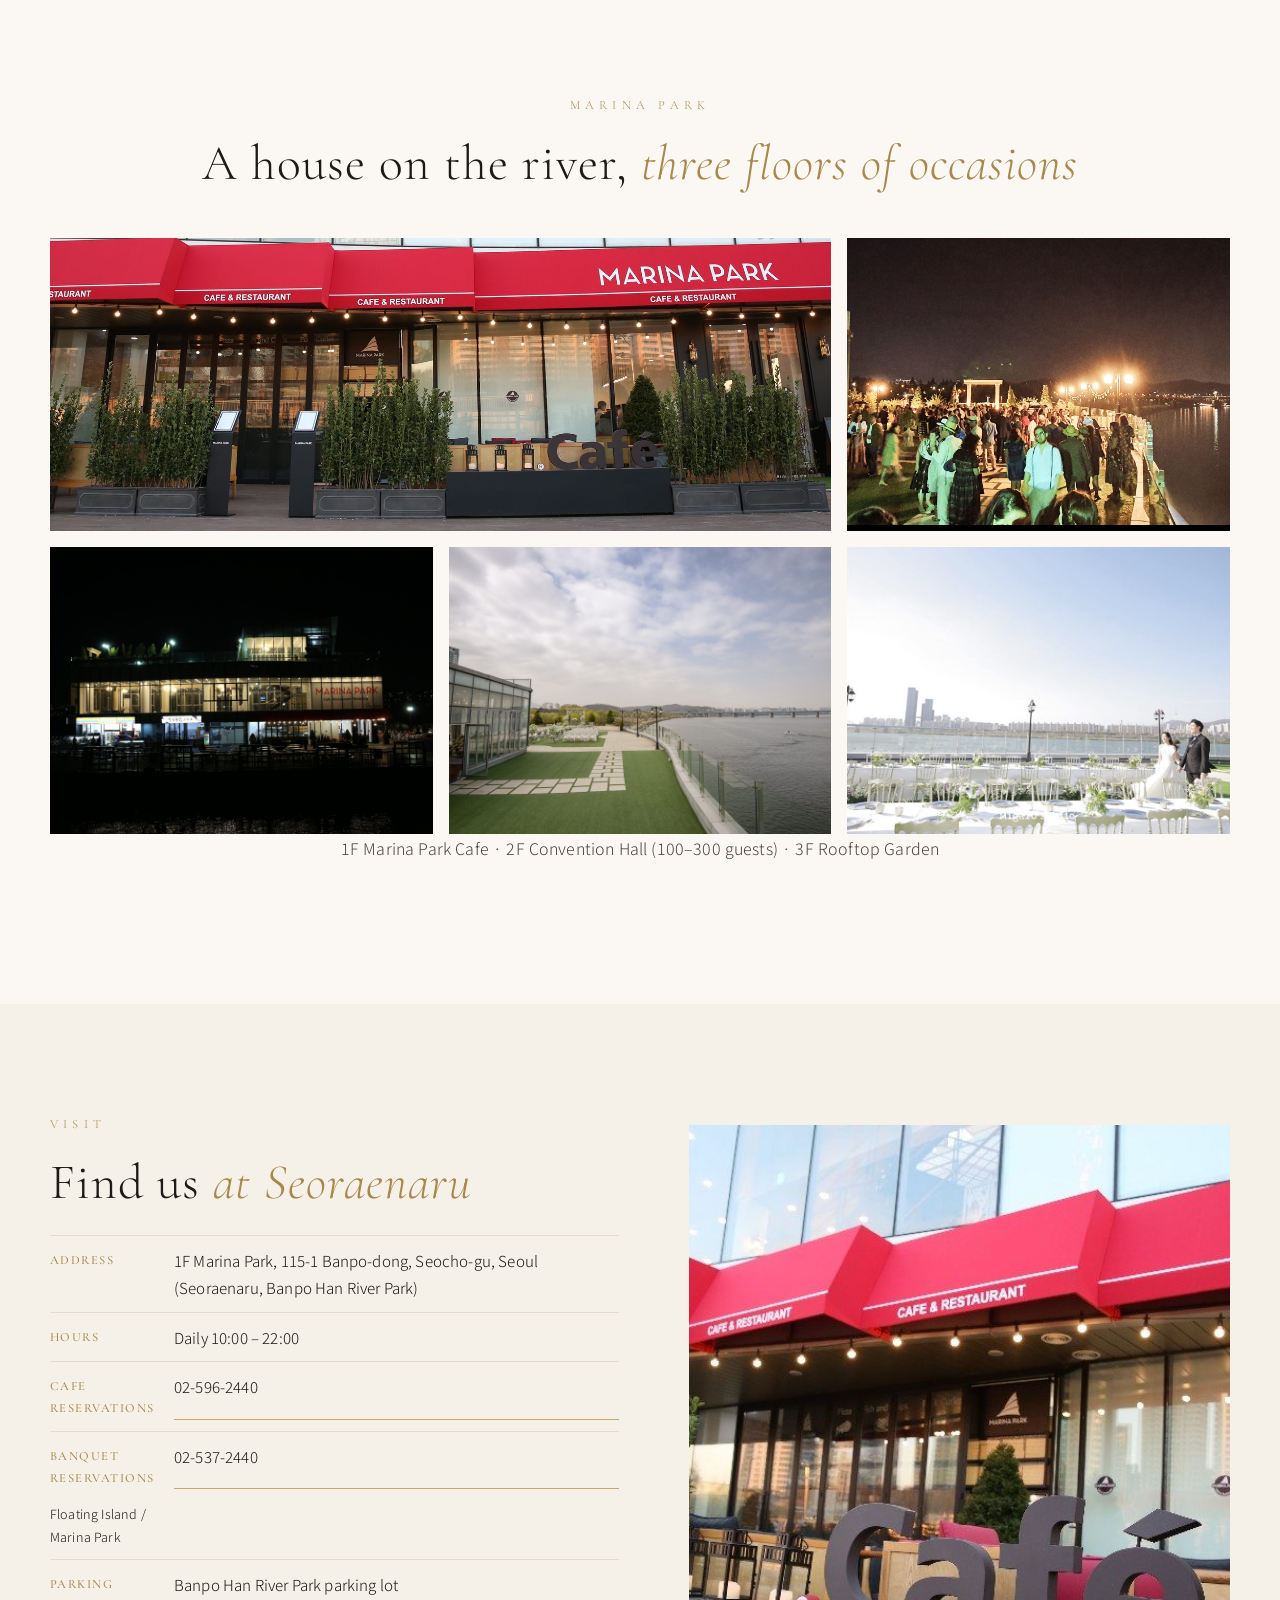
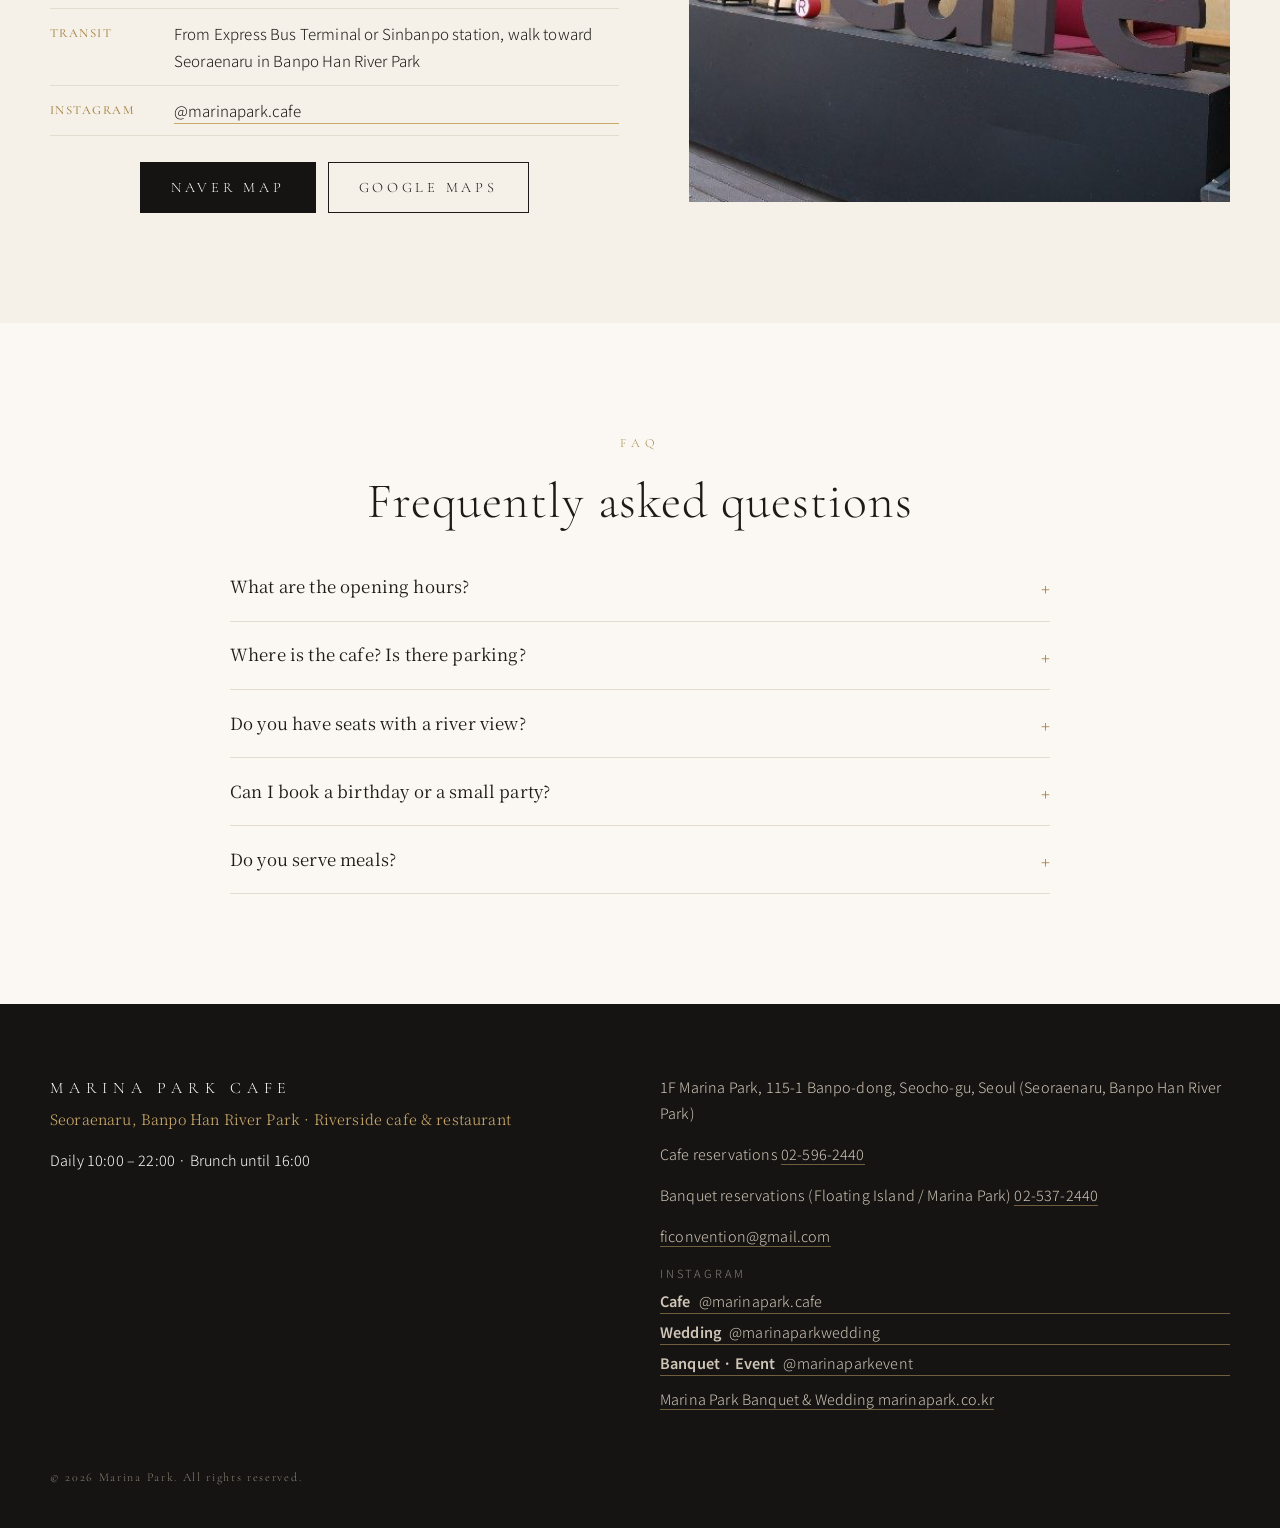
==== commit c1da6970: "Rename rotated hamburg steak photo to bust browser cache Co-Authored-By: Claude Opus 5.5 <noreply@an" ====
--- a/en.html
+++ b/en.html
@@ -90,7 +90,7 @@
       <p class="eyebrow center">SIGNATURE DISHES</p>
       <h2 class="center">Italian plates <em>&amp; comfort food</em></h2>
       <p class="center sub">Pizza · Pasta · Pork Cutlet · Hamburg Steak · Chop Steak · Fried Rice · Salads · Tteokbokki · Grilled Pollack</p>
-      <div class="dish-grid"><figure class="dish"><a href="images/cafe-27.jpg" data-lightbox><img src="images/cafe-27.jpg" alt="까르보나라 — Carbonara, Marina Park Cafe" loading="lazy"></a><figcaption><b>Carbonara</b><span>까르보나라</span></figcaption></figure><figure class="dish"><a href="images/cafe-28.jpg" data-lightbox><img src="images/cafe-28.jpg" alt="쉬림프 오일 파스타 — Shrimp Oil Pasta, Marina Park Cafe" loading="lazy"></a><figcaption><b>Shrimp Oil Pasta</b><span>쉬림프 오일 파스타</span></figcaption></figure><figure class="dish"><a href="images/cafe-25.jpg" data-lightbox><img src="images/cafe-25.jpg" alt="찹스테이크 — Chop Steak, Marina Park Cafe" loading="lazy"></a><figcaption><b>Chop Steak</b><span>찹스테이크</span></figcaption></figure><figure class="dish"><a href="images/cafe-35.jpg" data-lightbox><img src="images/cafe-35.jpg" alt="함박스테이크 — Hamburg Steak, Marina Park Cafe" loading="lazy"></a><figcaption><b>Hamburg Steak</b><span>함박스테이크</span></figcaption></figure><figure class="dish"><a href="images/cafe-29.jpg" data-lightbox><img src="images/cafe-29.jpg" alt="돈까스 — Pork Cutlet, Marina Park Cafe" loading="lazy"></a><figcaption><b>Pork Cutlet</b><span>돈까스</span></figcaption></figure><figure class="dish"><a href="images/cafe-34.jpg" data-lightbox><img src="images/cafe-34.jpg" alt="볶음밥 (김치 / 새우) — Fried Rice, Marina Park Cafe" loading="lazy"></a><figcaption><b>Fried Rice</b><span>볶음밥 (김치 / 새우)</span></figcaption></figure><figure class="dish"><a href="images/cafe-26.jpg" data-lightbox><img src="images/cafe-26.jpg" alt="쉬림프 &amp; 칩스 — Shrimp &amp; Chips, Marina Park Cafe" loading="lazy"></a><figcaption><b>Shrimp &amp; Chips</b><span>쉬림프 & 칩스</span></figcaption></figure><figure class="dish"><a href="images/cafe-31.jpg" data-lightbox><img src="images/cafe-31.jpg" alt="연어 샐러드 — Salmon Salad, Marina Park Cafe" loading="lazy"></a><figcaption><b>Salmon Salad</b><span>연어 샐러드</span></figcaption></figure><figure class="dish"><a href="images/cafe-33.jpg" data-lightbox><img src="images/cafe-33.jpg" alt="부라타 치즈 샐러드 — Burrata Salad, Marina Park Cafe" loading="lazy"></a><figcaption><b>Burrata Salad</b><span>부라타 치즈 샐러드</span></figcaption></figure><figure class="dish"><a href="images/cafe-36.jpg" data-lightbox><img src="images/cafe-36.jpg" alt="치킨 샐러드 — Chicken Salad, Marina Park Cafe" loading="lazy"></a><figcaption><b>Chicken Salad</b><span>치킨 샐러드</span></figcaption></figure><figure class="dish"><a href="images/cafe-24.jpg" data-lightbox><img src="images/cafe-24.jpg" alt="떡볶이 — Tteokbokki, Marina Park Cafe" loading="lazy"></a><figcaption><b>Tteokbokki</b><span>떡볶이</span></figcaption></figure><figure class="dish"><a href="images/cafe-23.jpg" data-lightbox><img src="images/cafe-23.jpg" alt="먹태 — Grilled Dried Pollack, Marina Park Cafe" loading="lazy"></a><figcaption><b>Grilled Dried Pollack</b><span>먹태</span></figcaption></figure></div>
+      <div class="dish-grid"><figure class="dish"><a href="images/cafe-27.jpg" data-lightbox><img src="images/cafe-27.jpg" alt="까르보나라 — Carbonara, Marina Park Cafe" loading="lazy"></a><figcaption><b>Carbonara</b><span>까르보나라</span></figcaption></figure><figure class="dish"><a href="images/cafe-28.jpg" data-lightbox><img src="images/cafe-28.jpg" alt="쉬림프 오일 파스타 — Shrimp Oil Pasta, Marina Park Cafe" loading="lazy"></a><figcaption><b>Shrimp Oil Pasta</b><span>쉬림프 오일 파스타</span></figcaption></figure><figure class="dish"><a href="images/cafe-25.jpg" data-lightbox><img src="images/cafe-25.jpg" alt="찹스테이크 — Chop Steak, Marina Park Cafe" loading="lazy"></a><figcaption><b>Chop Steak</b><span>찹스테이크</span></figcaption></figure><figure class="dish"><a href="images/cafe-35-r.jpg" data-lightbox><img src="images/cafe-35-r.jpg" alt="함박스테이크 — Hamburg Steak, Marina Park Cafe" loading="lazy"></a><figcaption><b>Hamburg Steak</b><span>함박스테이크</span></figcaption></figure><figure class="dish"><a href="images/cafe-29.jpg" data-lightbox><img src="images/cafe-29.jpg" alt="돈까스 — Pork Cutlet, Marina Park Cafe" loading="lazy"></a><figcaption><b>Pork Cutlet</b><span>돈까스</span></figcaption></figure><figure class="dish"><a href="images/cafe-34.jpg" data-lightbox><img src="images/cafe-34.jpg" alt="볶음밥 (김치 / 새우) — Fried Rice, Marina Park Cafe" loading="lazy"></a><figcaption><b>Fried Rice</b><span>볶음밥 (김치 / 새우)</span></figcaption></figure><figure class="dish"><a href="images/cafe-26.jpg" data-lightbox><img src="images/cafe-26.jpg" alt="쉬림프 &amp; 칩스 — Shrimp &amp; Chips, Marina Park Cafe" loading="lazy"></a><figcaption><b>Shrimp &amp; Chips</b><span>쉬림프 & 칩스</span></figcaption></figure><figure class="dish"><a href="images/cafe-31.jpg" data-lightbox><img src="images/cafe-31.jpg" alt="연어 샐러드 — Salmon Salad, Marina Park Cafe" loading="lazy"></a><figcaption><b>Salmon Salad</b><span>연어 샐러드</span></figcaption></figure><figure class="dish"><a href="images/cafe-33.jpg" data-lightbox><img src="images/cafe-33.jpg" alt="부라타 치즈 샐러드 — Burrata Salad, Marina Park Cafe" loading="lazy"></a><figcaption><b>Burrata Salad</b><span>부라타 치즈 샐러드</span></figcaption></figure><figure class="dish"><a href="images/cafe-36.jpg" data-lightbox><img src="images/cafe-36.jpg" alt="치킨 샐러드 — Chicken Salad, Marina Park Cafe" loading="lazy"></a><figcaption><b>Chicken Salad</b><span>치킨 샐러드</span></figcaption></figure><figure class="dish"><a href="images/cafe-24.jpg" data-lightbox><img src="images/cafe-24.jpg" alt="떡볶이 — Tteokbokki, Marina Park Cafe" loading="lazy"></a><figcaption><b>Tteokbokki</b><span>떡볶이</span></figcaption></figure><figure class="dish"><a href="images/cafe-23.jpg" data-lightbox><img src="images/cafe-23.jpg" alt="먹태 — Grilled Dried Pollack, Marina Park Cafe" loading="lazy"></a><figcaption><b>Grilled Dried Pollack</b><span>먹태</span></figcaption></figure></div>
       <p class="center"><a class="btn btn-dark" href="menu-en.html">See the full menu</a></p>
     </div>
   </section>
